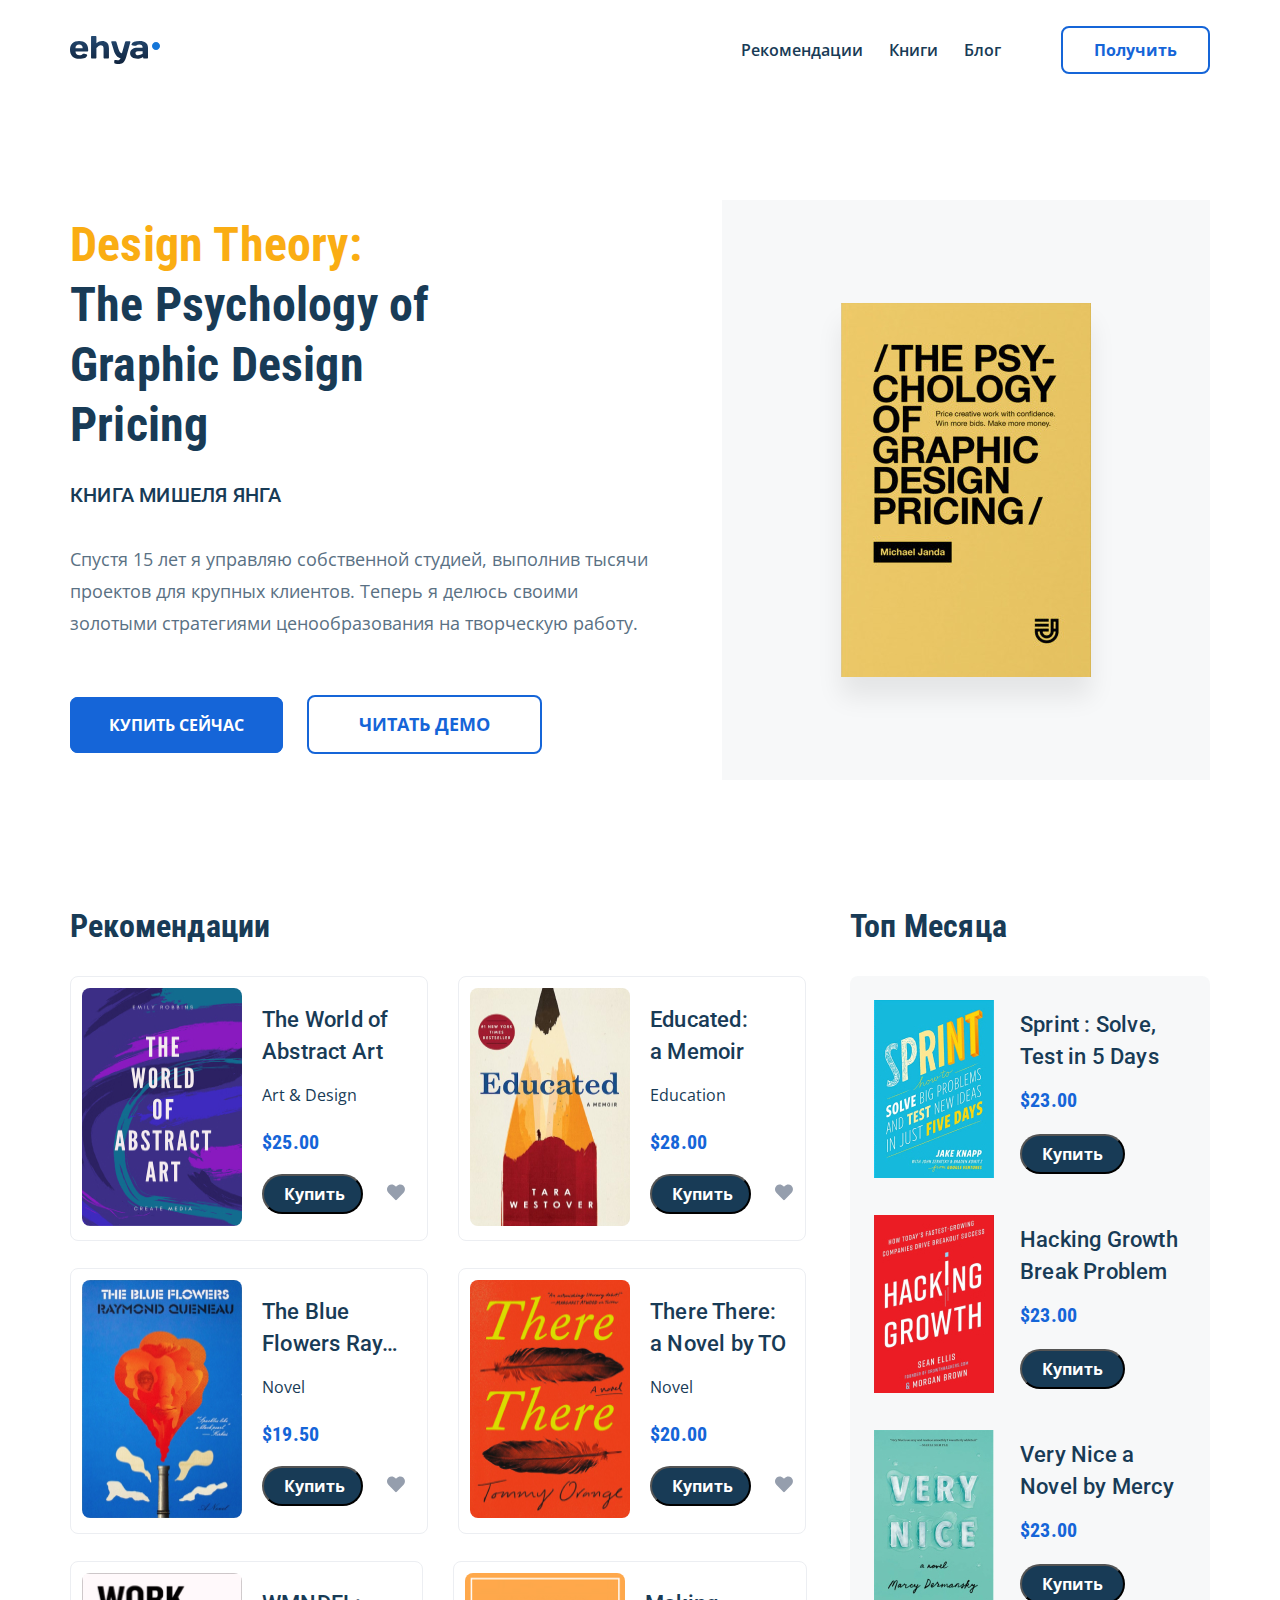
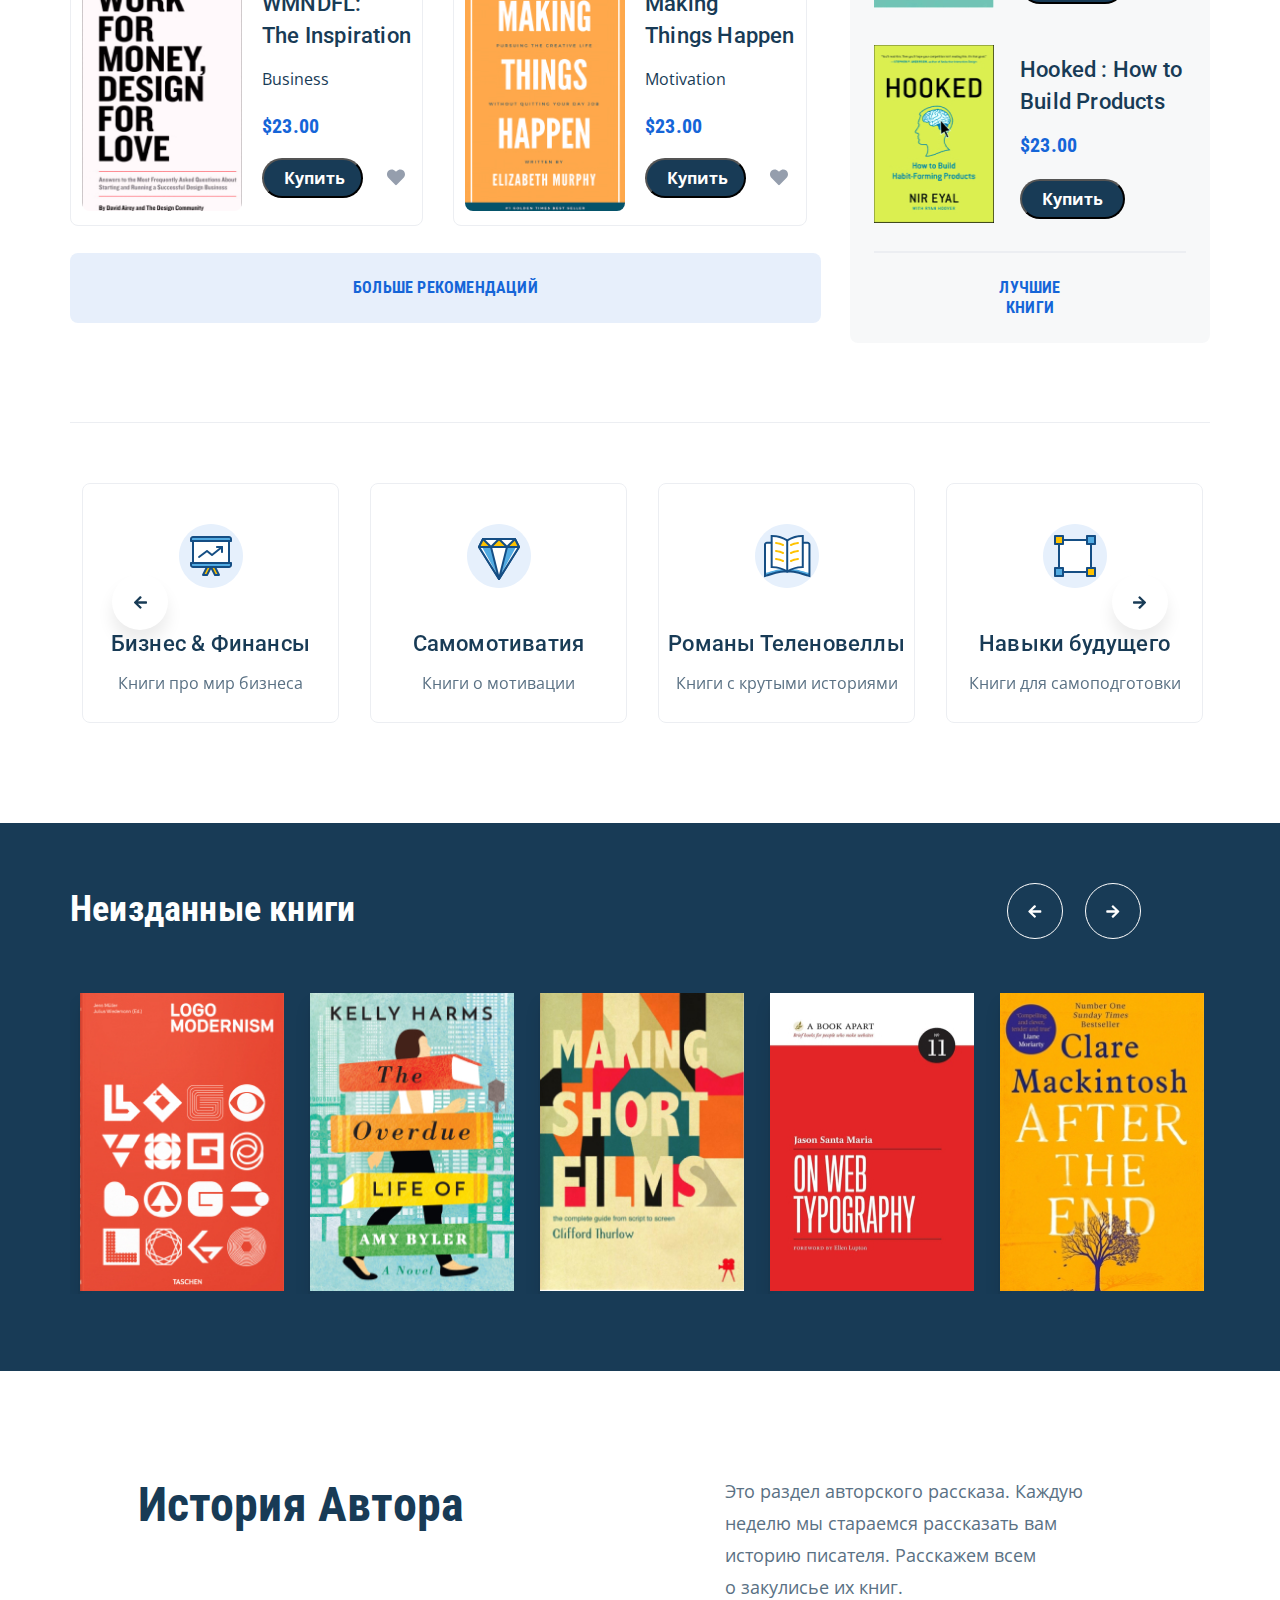
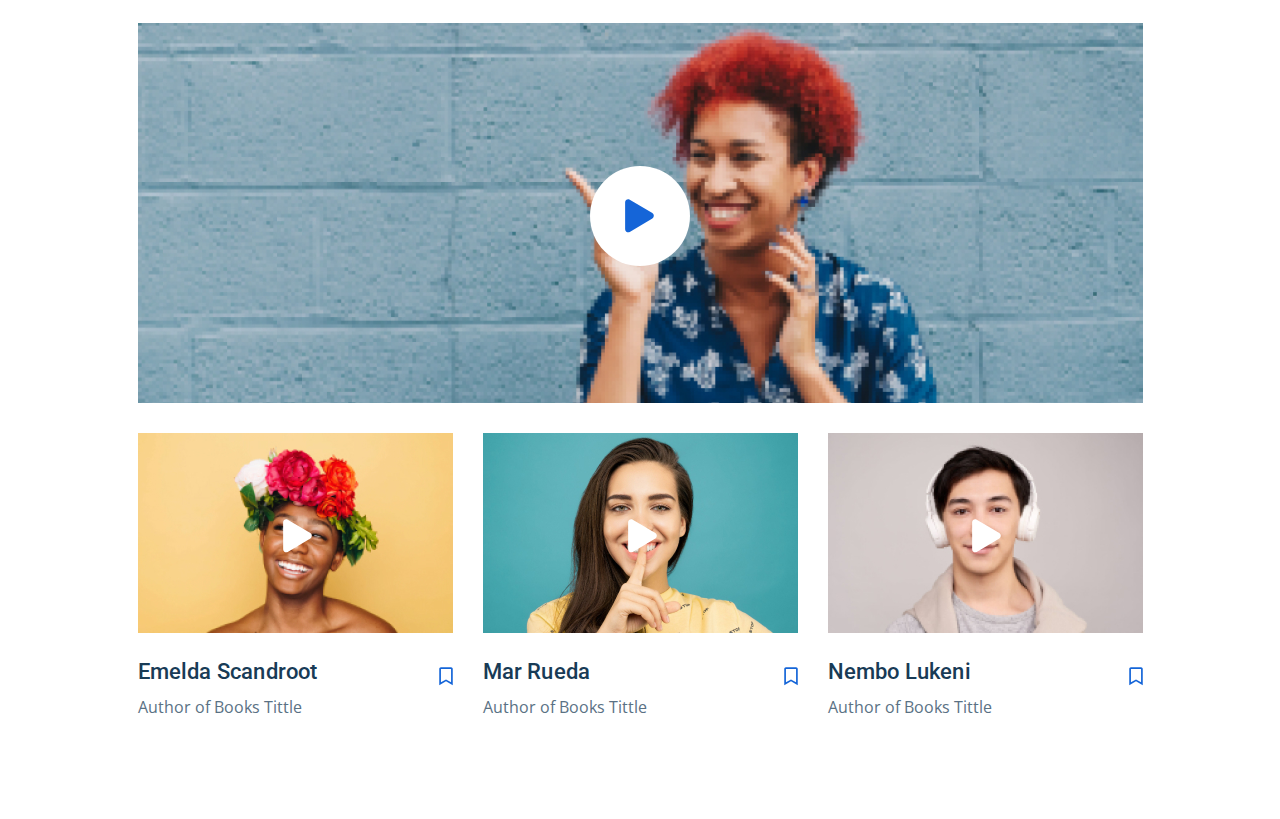
==== index.html @ 271784cb "create: section author without media" ====
<!DOCTYPE html>
<html lang="ru">
  <head>
    <meta charset="UTF-8" />
    <meta http-equiv="X-UA-Compatible" content="IE=edge" />
    <meta name="viewport" content="width=device-width, initial-scale=1.0" />
    <title>Bookstore Ehya</title>
    <link rel="preconnect" href="https://fonts.googleapis.com" />
    <link rel="preconnect" href="https://fonts.gstatic.com" crossorigin />
    <link
      href="https://fonts.googleapis.com/css2?family=Open+Sans:wght@400;600;700&family=Roboto+Condensed:wght@700&family=Roboto:wght@400;500&display=swap"
      rel="stylesheet"
    />
    <link rel="stylesheet" href="css/normalize.css" />
    <link rel="shortcut icon" href="img/favicon.ico" type="image/x-icon" />
    <link rel="stylesheet" href="css/swiper-bundle.min.css" />
    <link rel="stylesheet" href="css/style.css" />
  </head>
  <body>
    <header class="header header-mobile-fixed">
      <div class="container">
        <div class="header__wrapper">
          <a class="header__logo" href="index.html">
            <img class="header__logo-image" src="img/logo.svg" alt="Logo" />
          </a>
          <div class="header__navbar">
            <nav class="header__menu">
              <ul class="header__menu-list">
                <li class="header__menu-item">
                  <a href="#" class="header__menu-link">Рекомендации</a>
                </li>
                <li class="header__menu-item">
                  <a href="#" class="header__menu-link">Книги</a>
                </li>
                <li class="header__menu-item">
                  <a href="#" class="header__menu-link">Блог</a>
                </li>
              </ul>
            </nav>
            <button class="button header__button">Получить</button>
          </div>
          <!-- /.header__navbar -->
          <button class="menu-button header__mobile-menu">
            <span class="menu-button__line"></span>
            <span class="menu-button__line"></span>
            <span class="menu-button__line"></span>
          </button>
        </div>
        <!-- /.header__wrapper -->
      </div>
      <!-- /.container -->
    </header>

    <section class="main">
      <div class="container">
        <div class="main__wrapper">
          <div class="main__info">
            <h1 class="title main__title">
              <span class="main__title-yellow">Design Theory:</span> <br />
              The Psychology of Graphic Design Pricing
            </h1>
            <h3 class="main__subtitle">Книга Мишеля Янга</h3>
            <p class="main__text">
              Спустя 15&nbsp;лет я&nbsp;управляю собственной студией, выполнив тысячи проектов для крупных клиентов.
              Теперь я&nbsp;делюсь своими золотыми стратегиями ценообразования на&nbsp;творческую работу.
            </p>
            <div class="main__buttons">
              <a
                class="button main__button-buy"
                target="_blank"
                href="https://www.amazon.com/Psychology-Graphic-Design-Pricing-confidence/dp/1794390146"
                >Купить Сейчас</a
              >
              <button class="button main__button-read">Читать Демо</button>
            </div>
          </div>
          <!-- /.main__info -->
          <div class="main__cover">
            <div class="main__cover-image"></div>
          </div>
          <!-- /.main__cover -->
        </div>
        <!-- /.main__wrapper -->
      </div>
      <!-- /.container -->
    </section>
    <!-- /.main -->

    <section class="recomendation">
      <div class="container">
        <div class="recomendation__wrapper">
          <div class="recomendation__wrapper-more">
            <h2 class="recomendation__title">Рекомендации</h2>
            <div class="recomendation__cards">
              <div class="recomendation__card">
                <div class="recomendation__card-image">
                  <img src="img/recomendations/rec-card-image-1.jpg" alt="Icon: Recomendation" />
                </div>
                <div class="recomendation__card-info">
                  <h4 class="recomendation__card-title">The World of Abstract Art</h4>
                  <h5 class="recomendation__card-subtitle">Art & Design</h5>
                  <div class="recomendation__card-price">$25.00</div>
                  <div class="recomendation__card-cover">
                    <button class="recomendation__card-button">Купить</button>
                    <div class="recomendation__card-icon">
                      <img src="img/icons/heart.svg" alt="Icon: Like" />
                    </div>
                  </div>
                </div>
                <!-- /.recomendation__card-info -->
              </div>
              <!-- /.recomendation__card -->
              <div class="recomendation__card">
                <div class="recomendation__card-image">
                  <img src="img/recomendations/rec-card-image-2.jpg" alt="Icon: Recomendation" />
                </div>
                <div class="recomendation__card-info">
                  <h4 class="recomendation__card-title">Educated: <br />a Memoir</h4>
                  <h5 class="recomendation__card-subtitle">Education</h5>
                  <div class="recomendation__card-price">$28.00</div>
                  <div class="recomendation__card-cover">
                    <button class="recomendation__card-button">Купить</button>
                    <div class="recomendation__card-icon">
                      <img src="img/icons/heart.svg" alt="Icon: Like" />
                    </div>
                  </div>
                </div>
                <!-- /.recomendation__card-info -->
              </div>
              <!-- /.recomendation__card -->
              <div class="recomendation__card">
                <div class="recomendation__card-image">
                  <img src="img/recomendations/rec-card-image-3.jpg" alt="Icon: Recomendation" />
                </div>
                <div class="recomendation__card-info">
                  <h4 class="recomendation__card-title">The Blue Flowers Ray…</h4>
                  <h5 class="recomendation__card-subtitle">Novel</h5>
                  <div class="recomendation__card-price">$19.50</div>
                  <div class="recomendation__card-cover">
                    <button class="recomendation__card-button">Купить</button>
                    <div class="recomendation__card-icon">
                      <img src="img/icons/heart.svg" alt="Icon: Like" />
                    </div>
                  </div>
                </div>
                <!-- /.recomendation__card-info -->
              </div>
              <!-- /.recomendation__card -->
              <div class="recomendation__card">
                <div class="recomendation__card-image">
                  <img src="img/recomendations/rec-card-image-4.jpg" alt="Icon: Recomendation" />
                </div>
                <div class="recomendation__card-info">
                  <h4 class="recomendation__card-title">There There: <br />a Novel by TO</h4>
                  <h5 class="recomendation__card-subtitle">Novel</h5>
                  <div class="recomendation__card-price">$20.00</div>
                  <div class="recomendation__card-cover">
                    <button class="recomendation__card-button">Купить</button>
                    <div class="recomendation__card-icon">
                      <img src="img/icons/heart.svg" alt="Icon: Like" />
                    </div>
                  </div>
                </div>
                <!-- /.recomendation__card-info -->
              </div>
              <!-- /.recomendation__card -->
              <div class="recomendation__card">
                <div class="recomendation__card-image">
                  <img src="img/recomendations/rec-card-image-5.jpg" alt="Icon: Recomendation" />
                </div>
                <div class="recomendation__card-info">
                  <h4 class="recomendation__card-title">WMNDFL: <br />The Inspiration</h4>
                  <h5 class="recomendation__card-subtitle">Business</h5>
                  <div class="recomendation__card-price">$23.00</div>
                  <div class="recomendation__card-cover">
                    <button class="recomendation__card-button">Купить</button>
                    <div class="recomendation__card-icon">
                      <img src="img/icons/heart.svg" alt="Icon: Like" />
                    </div>
                  </div>
                </div>
                <!-- /.recomendation__card-info -->
              </div>
              <!-- /.recomendation__card -->
              <div class="recomendation__card">
                <div class="recomendation__card-image">
                  <img src="img/recomendations/rec-card-image-6.jpg" alt="Icon: Recomendation" />
                </div>
                <div class="recomendation__card-info">
                  <h4 class="recomendation__card-title">Making <br />Things Happen</h4>
                  <h5 class="recomendation__card-subtitle">Motivation</h5>
                  <div class="recomendation__card-price">$23.00</div>
                  <div class="recomendation__card-cover">
                    <button class="recomendation__card-button">Купить</button>
                    <div class="recomendation__card-icon">
                      <img src="img/icons/heart.svg" alt="Icon: Like" />
                    </div>
                  </div>
                </div>
                <!-- /.recomendation__card-info -->
              </div>
              <!-- /.recomendation__card -->
            </div>
            <!-- /.recomendation__cards -->
            <button class="recomendation__button-more">Больше рекомендаций</button>
          </div>
          <!-- /.recomendation__wrapper-more -->
          <div class="recomendation__wrapper-top">
            <h2 class="recomendation__title">Топ Месяца</h2>
            <div class="recomendation__boxes">
              <div class="recomendation__box">
                <div class="recomendation__box-image">
                  <img src="img/top-month/top-card-image-1.jpg" alt="Icon: Top of the month" />
                </div>
                <div class="recomendation__box-info">
                  <h4 class="recomendation__box-title">Sprint : Solve, Test in 5 Days</h4>
                  <div class="recomendation__box-price">$23.00</div>
                  <button class="recomendation__box-button">Купить</button>
                </div>
                <!-- /.recomendation__box-info -->
              </div>
              <!-- /.recomendation__box -->
              <div class="recomendation__box">
                <div class="recomendation__box-image">
                  <img src="img/top-month/top-card-image-2.jpg" alt="Icon: Top of the month" />
                </div>
                <div class="recomendation__box-info">
                  <h4 class="recomendation__box-title">Hacking Growth Break Problem</h4>
                  <div class="recomendation__box-price">$23.00</div>
                  <button class="recomendation__box-button">Купить</button>
                </div>
                <!-- /.recomendation__box-info -->
              </div>
              <!-- /.recomendation__box -->
              <div class="recomendation__box">
                <div class="recomendation__box-image">
                  <img src="img/top-month/top-card-image-3.jpg" alt="Icon: Top of the month" />
                </div>
                <div class="recomendation__box-info">
                  <h4 class="recomendation__box-title">Very Nice a Novel by Mercy</h4>
                  <div class="recomendation__box-price">$23.00</div>
                  <button class="recomendation__box-button">Купить</button>
                </div>
                <!-- /.recomendation__box-info -->
              </div>
              <!-- /.recomendation__box -->
              <div class="recomendation__box">
                <div class="recomendation__box-image">
                  <img src="img/top-month/top-card-image-4.jpg" alt="Icon: Top of the month" />
                </div>
                <div class="recomendation__box-info">
                  <h4 class="recomendation__box-title">Hooked : How to Build Products</h4>
                  <div class="recomendation__box-price">$23.00</div>
                  <button class="recomendation__box-button">Купить</button>
                </div>
                <!-- /.recomendation__box-info -->
              </div>
              <!-- /.recomendation__box -->
            </div>
            <!-- /.recomendation__boxes -->
            <div class="recomendation__boxes-container">
              <span class="recomendation__boxes-line"></span>
              <a href="#" class="recomendation__top-link">Лучшие книги</a>
            </div>
          </div>
          <!-- /.recomendation__wrapper-top -->
        </div>
        <!-- /.recomendation__wrapper -->
      </div>
      <!-- /.container -->
    </section>
    <!-- /.recomendation -->

    <section class="genre">
      <div class="container">
        <span class="genre-line"></span>
        <div class="swiper genre-slider">
          <div class="swiper-wrapper genre__swiper-wrapper">
            <div class="swiper-slide genre__swiper-slide">
              <div class="genre__card">
                <img class="genre__card-icon" src="img/icons/business.svg" alt="Icon: Business" />
                <h2 class="genre__card-title">Бизнес & Финансы</h2>
                <span class="genre__card-subtitle">Книги про мир бизнеса</span>
              </div>
              <!-- /.genre__card -->
            </div>
            <!-- /.genre__swiper-slide -->
            <div class="swiper-slide genre__swiper-slide">
              <div class="genre__card">
                <img class="genre__card-icon" src="img/icons/motivation.svg" alt="Icon: Motivation" />
                <h2 class="genre__card-title">Самомотиватия</h2>
                <span class="genre__card-subtitle">Книги о мотивации</span>
              </div>
              <!-- /.genre__card -->
            </div>
            <!-- /.genre__swiper-slide -->
            <div class="swiper-slide genre__swiper-slide">
              <div class="genre__card">
                <img class="genre__card-icon" src="img/icons/novel.svg" alt="Icon: Novel" />
                <h2 class="genre__card-title">Романы Теленовеллы</h2>
                <span class="genre__card-subtitle">Книги с крутыми историями</span>
              </div>
              <!-- /.genre__card -->
            </div>
            <!-- /.genre__swiper-slide -->
            <div class="swiper-slide genre__swiper-slide">
              <div class="genre__card">
                <img class="genre__card-icon" src="img/icons/future.svg" alt="Icon: Future" />
                <h2 class="genre__card-title">Навыки будущего</h2>
                <span class="genre__card-subtitle">Книги для самоподготовки</span>
              </div>
              <!-- /.genre__card -->
            </div>
            <!-- /.genre__swiper-slide -->
          </div>
          <!-- /.swiper-wrapper -->
        </div>
        <!-- /.genre-slider -->
      </div>
      <!-- /.container -->
      <button class="genre__button genre__button-prev"></button>
      <button class="genre__button genre__button-next"></button>
    </section>
    <!-- /.genre -->

    <section class="unreleased">
      <div class="container">
        <h2 class="unreleased__title">Неизданные книги</h2>
        <!-- Slider main container -->
        <div class="swiper unreleased__swiper">
          <div class="swiper-wrapper unreleased__swiper-wrapper">
            <!-- Slides -->
            <div class="swiper-slide unreleased__swiper-slide">
              <img
                class="unreleased__swiper-image"
                src="img/unreleased/unreleased-slide-1.jpg"
                alt="Picture: Unreleased book"
              />
            </div>
            <div class="swiper-slide unreleased__swiper-slide">
              <img
                class="unreleased__swiper-image"
                src="img/unreleased/unreleased-slide-2.jpg"
                alt="Picture: Unreleased book"
              />
            </div>
            <div class="swiper-slide unreleased__swiper-slide">
              <img
                class="unreleased__swiper-image"
                src="img/unreleased/unreleased-slide-3.jpg"
                alt="Picture: Unreleased book"
              />
            </div>
            <div class="swiper-slide unreleased__swiper-slide">
              <img
                class="unreleased__swiper-image"
                src="img/unreleased/unreleased-slide-4.jpg"
                alt="Picture: Unreleased book"
              />
            </div>
            <div class="swiper-slide unreleased__swiper-slide">
              <img
                class="unreleased__swiper-image"
                src="img/unreleased/unreleased-slide-5.jpg"
                alt="Picture: Unreleased book"
              />
            </div>
          </div>
        </div>
        <!-- /.unreleased__swiper -->
      </div>
      <!-- /.container -->
      <button class="unreleased__button unreleased__button-prev"></button>
      <button class="unreleased__button unreleased__button-next"></button>
    </section>
    <!-- /.unreleased -->

    <section class="author">
      <div class="container">
        <div class="author__container">
          <div class="author__text">
            <h2 class="author__title">История Автора</h2>
            <p class="author__subtitle">
              Это раздел авторского рассказа. Каждую неделю мы стараемся рассказать вам историю писателя. Расскажем всем
              <br />
              о закулисье их книг.
            </p>
          </div>
          <div class="author__wrapper">
            <div class="author__primary">
              <img class="author__primary-image" src="img/author/author-1.jpg" alt="Picture: author" />
              <button class="author__primary-button"></button>
            </div>
            <div class="author__secondary">
              <div class="author__secondary-card">
                <img class="author__secondary-image" src="img/author/author-2.jpg" alt="Picture: author" />
                <button class="author__button author__button-first"></button>
                <div class="author__secondary-cover">
                  <h4 class="author__secondary-title">Emelda Scandroot</h4>
                  <img class="author__secondary-icon" src="img/icons/bookmark.svg" alt="Icon: Bookmark" />
                </div>
                <span class="author__secondary-subtitle">Author of Books Tittle</span>
              </div>
              <div class="author__secondary-card">
                <img class="author__secondary-image" src="img/author/author-3.jpg" alt="Picture: author" />
                <button class="author__button author__button-second"></button>
                <div class="author__secondary-cover">
                  <h4 class="author__secondary-title">Mar Rueda</h4>
                  <img class="author__secondary-icon" src="img/icons/bookmark.svg" alt="Icon: Bookmark" />
                </div>
                <span class="author__secondary-subtitle">Author of Books Tittle</span>
              </div>
              <div class="author__secondary-card">
                <img class="author__secondary-image" src="img/author/author-4.jpg" alt="Picture: author" />
                <button class="author__button author__button-third"></button>
                <div class="author__secondary-cover">
                  <h4 class="author__secondary-title">Nembo Lukeni</h4>
                  <img class="author__secondary-icon" src="img/icons/bookmark.svg" alt="Icon: Bookmark" />
                </div>
                <span class="author__secondary-subtitle">Author of Books Tittle</span>
              </div>
            </div>
            <!-- /.author__secondary -->
          </div>
          <!-- /.author__wrapper -->
        </div>
      </div>
      <!-- /.container -->
    </section>
    <!-- /.author -->

    <script src="js/jquery-3.6.0.min.js"></script>
    <script src="js/swiper-bundle.min.js"></script>
    <script src="js/main.js"></script>
  </body>
</html>
---- css/style.css ----
*{-webkit-box-sizing:border-box;box-sizing:border-box}body{font-family:'Open Sans', sans-serif}ul{margin:0;padding:0}li{list-style-type:none;margin:0}h1,h2,h3,h4,h5,p{margin:0}a{text-decoration:none}.container{max-width:1140px;margin:auto}.button{border:2px solid #1565D8;border-radius:8px;color:#1565D8;text-align:center;background-color:#fff;cursor:pointer}.title{font-family:Roboto Condensed;font-weight:bold;color:#183B56}.header{background-color:#fff;padding-bottom:69px}.header__mobile-menu{display:none}.header__wrapper{display:-webkit-box;display:-ms-flexbox;display:flex;-webkit-box-align:center;-ms-flex-align:center;align-items:center;-webkit-box-pack:justify;-ms-flex-pack:justify;justify-content:space-between;padding:26px 0}.header__logo{width:90px;height:28px}.header__logo-image{width:100%;height:100%}.header__navbar{display:-webkit-box;display:-ms-flexbox;display:flex;-webkit-box-align:center;-ms-flex-align:center;align-items:center}.header__menu{margin-left:auto}.header__menu-list{display:-webkit-box;display:-ms-flexbox;display:flex;-webkit-box-align:center;-ms-flex-align:center;align-items:center;-webkit-box-pack:justify;-ms-flex-pack:justify;justify-content:space-between;width:260px}.header__menu-link{color:#183B56}.header__menu-item{font-family:Open Sans;font-style:normal;font-weight:600;font-size:16px;line-height:22px;text-align:center}.header__button{max-width:150px;min-height:48px;font-family:Open Sans;font-style:normal;font-weight:bold;font-size:16px;line-height:22px;text-align:center;color:#1565D8;margin-left:60px;padding:10px 31px}.main{padding-bottom:96px}.main__wrapper{display:-webkit-box;display:-ms-flexbox;display:flex;-webkit-box-pack:justify;-ms-flex-pack:justify;justify-content:space-between;-webkit-box-align:center;-ms-flex-align:center;align-items:center}.main__info{padding:46px 0 56px}.main__title{max-width:443px;min-height:180px;font-style:normal;font-size:48px;line-height:60px;letter-spacing:0.2px;color:#183B56;margin-bottom:28px}.main__title-yellow{color:#FAAD13}.main__subtitle{max-width:215px;min-height:24px;font-family:Roboto;font-style:normal;font-weight:500;font-size:20px;line-height:24px;letter-spacing:0.2px;text-transform:uppercase;color:#183B56;margin-bottom:36px}.main__text{max-width:585px;min-height:96px;font-family:Open Sans;font-style:normal;font-weight:normal;font-size:18px;line-height:32px;color:#5A7184;margin-bottom:56px}.main__button-buy{max-width:217px;min-height:58px;font-style:normal;font-weight:bold;font-size:16px;line-height:22px;text-align:center;color:#fff;padding:15px 37px;background-color:#1565D8;margin-right:20px;text-transform:uppercase}.main__button-read{max-width:237px;min-height:58px;font-style:normal;font-weight:bold;font-size:18px;line-height:25px;text-align:center;color:#1565D8;padding:15px 50px;text-transform:uppercase}.main__cover{position:relative;width:488px;height:580px;background:rgba(179,186,197,0.1)}.main__cover-image{position:absolute;top:50%;left:50%;-webkit-transform:translate(-50%, -50%);transform:translate(-50%, -50%);width:250px;height:374px;background-image:url(../img/book-image.jpg);background-size:cover;background-position:center center;background-repeat:no-repeat;-webkit-box-shadow:0px 20px 24px rgba(0,0,0,0.08);box-shadow:0px 20px 24px rgba(0,0,0,0.08)}.recomendation{padding-bottom:79px}.recomendation__wrapper{display:-webkit-box;display:-ms-flexbox;display:flex}.recomendation__title{font-family:Roboto Condensed;font-style:normal;font-weight:bold;font-size:32px;line-height:40px;letter-spacing:0.2px;color:#183B56;margin-bottom:30px}.recomendation__cards{display:-webkit-box;display:-ms-flexbox;display:flex;-ms-flex-wrap:wrap;flex-wrap:wrap}.recomendation__card{display:-webkit-box;display:-ms-flexbox;display:flex;-webkit-box-align:center;-ms-flex-align:center;align-items:center;-webkit-box-pack:justify;-ms-flex-pack:justify;justify-content:space-between;max-width:358px;min-height:260px;border:1px solid #ECEEF2;border-radius:8px;padding:11px;margin:0 30px 27px 0}.recomendation__card-image img{width:160px;height:238px;border-radius:8px}.recomendation__card-info{margin-left:20px}.recomendation__card-title{font-family:Roboto;font-style:normal;font-weight:500;font-size:22px;line-height:32px;letter-spacing:0.2px;color:#183B56;margin-bottom:16px}.recomendation__card-subtitle{font-family:Open Sans;font-style:normal;font-weight:normal;font-size:16px;line-height:22px;color:#183B56;margin-bottom:24px}.recomendation__card-price{font-family:Roboto Condensed;font-style:normal;font-weight:bold;font-size:20px;line-height:24px;letter-spacing:0.2px;color:#1565D8;margin-bottom:20px}.recomendation__card-button{max-width:101px;min-height:36px;background-color:#183B56;font-family:Open Sans;font-style:normal;font-weight:bold;font-size:16px;line-height:22px;text-align:center;color:#FFFFFF;border-radius:20px;padding:7px 20px;cursor:pointer}.recomendation__card-cover{display:-webkit-box;display:-ms-flexbox;display:flex;-webkit-box-align:center;-ms-flex-align:center;align-items:center;-webkit-box-pack:justify;-ms-flex-pack:justify;justify-content:space-between;width:144px}.recomendation__card-icon{cursor:pointer}.recomendation__button-more{font-family:Roboto Condensed;font-style:normal;font-weight:bold;font-size:16px;line-height:20px;text-align:center;letter-spacing:0.2px;color:#1565D8;padding:25px 283px;text-transform:uppercase;background-color:rgba(21,101,216,0.1);border:none;border-radius:8px;cursor:pointer}.recomendation__boxes{background-color:rgba(179,186,197,0.1);border-radius:8px 8px 0 0;padding:24px}.recomendation__boxes-line{width:312px;height:1px;display:block;border:1px solid #ECEEF2;margin:auto}.recomendation__boxes-container{background-color:rgba(179,186,197,0.1);border-radius:0 0 8px 8px}.recomendation__box{display:-webkit-box;display:-ms-flexbox;display:flex;-webkit-box-align:center;-ms-flex-align:center;align-items:center;width:312px;height:182px;margin-bottom:33px}.recomendation__box:last-child{margin-bottom:0}.recomendation__box-image img{width:120px;height:178px}.recomendation__box-info{padding:8px 0;margin-left:26px}.recomendation__box-title{font-family:Roboto;font-style:normal;font-weight:500;font-size:22px;line-height:32px;letter-spacing:0.2px;color:#183B56;margin-bottom:15px}.recomendation__box-price{font-family:Roboto Condensed;font-style:normal;font-weight:bold;font-size:20px;line-height:24px;letter-spacing:0.2px;color:#1565D8;margin-bottom:22px}.recomendation__box-button{font-family:Open Sans;font-style:normal;font-weight:bold;font-size:16px;line-height:22px;text-align:center;color:#FFFFFF;background:#183B56;border-radius:20px;padding:7px 20px;cursor:pointer}.recomendation__top-link{display:block;font-family:Roboto Condensed;font-style:normal;font-weight:bold;font-size:16px;line-height:20px;text-align:center;letter-spacing:0.2px;color:#1565D8;text-transform:uppercase;padding:25px 124px}.genre{position:relative;padding-bottom:100px}.genre-line{display:block;width:100%;height:1px;background-color:#ECEEF2;margin-bottom:60px}.genre__card{display:-webkit-box;display:-ms-flexbox;display:flex;-webkit-box-orient:vertical;-webkit-box-direction:normal;-ms-flex-direction:column;flex-direction:column;-webkit-box-align:center;-ms-flex-align:center;align-items:center;width:257px;height:240px;background-color:#fff;border:1px solid #ECEEF2;border-radius:8px;padding:40px 0px 30px}.genre__card-icon{width:64px;height:64px;margin-bottom:40px}.genre__card-title{font-family:Roboto;font-style:normal;font-weight:500;font-size:22px;line-height:32px;text-align:center;letter-spacing:0.2px;color:#183B56;margin-bottom:12px}.genre__card-subtitle{font-family:Open Sans;font-style:normal;font-weight:normal;font-size:16px;line-height:22px;text-align:center;color:#5A7184}.genre__button{position:absolute;top:38%;-webkit-transform:translateY(-50%);transform:translateY(-50%);z-index:99;width:56px;height:56px;border:none;border-radius:50%;background-color:#fff;cursor:pointer;-webkit-box-shadow:0px 12px 16px rgba(0,0,0,0.08);box-shadow:0px 12px 16px rgba(0,0,0,0.08);background-repeat:no-repeat;background-size:14px;background-position:center}.genre__button-next{right:140px;background-image:url(../img/icons/arrow-right.svg);-webkit-transform:translateX(50%);transform:translateX(50%)}.genre__button-prev{left:140px;background-image:url(../img/icons/arrow-left.svg);-webkit-transform:translateX(-50%);transform:translateX(-50%)}.genre__swiper-slide{margin-right:3px}.unreleased{position:relative;background-color:#183B56;padding:62px 0 77px}.unreleased__title{font-family:Roboto Condensed;font-style:normal;font-weight:bold;font-size:36px;line-height:48px;letter-spacing:0.2px;color:#fff;margin-bottom:60px}.unreleased__swiper-slide{margin-right:2px;-webkit-box-shadow:0px 12px 16px rgba(0,0,0,0.08);box-shadow:0px 12px 16px rgba(0,0,0,0.08)}.unreleased__swiper-image{width:204px;height:298px}.unreleased__button{position:absolute;top:11%;-webkit-transform:translateY(-50%);transform:translateY(-50%);z-index:99;width:56px;height:56px;border:1px solid #fff;border-radius:50%;background-color:transparent;cursor:pointer;background-repeat:no-repeat;background-size:14px;background-position:center}.unreleased__button-prev{right:245px;background-image:url(../img/icons/arrow-white-left.svg);-webkit-transform:translateX(50%);transform:translateX(50%)}.unreleased__button-next{right:167px;background-image:url(../img/icons/arrow-white-right.svg);-webkit-transform:translateX(50%);transform:translateX(50%)}.author{padding:104px 0 100px}.author__container{width:1005px;margin:auto}.author__text{display:-webkit-box;display:-ms-flexbox;display:flex;-webkit-box-align:start;-ms-flex-align:start;align-items:flex-start;-webkit-box-pack:justify;-ms-flex-pack:justify;justify-content:space-between}.author__title{font-family:Roboto Condensed;font-style:normal;font-weight:bold;font-size:48px;line-height:60px;letter-spacing:0.2px;color:#183B56}.author__subtitle{width:383px;font-family:Open Sans;font-style:normal;font-weight:normal;font-size:18px;line-height:32px;color:#5A7184;margin-right:35px}.author__wrapper{margin-top:20px}.author__primary{position:relative}.author__primary-image{width:1005px;height:380px;margin-bottom:26px}.author__primary-button{position:absolute;width:100px;height:100px;top:47%;right:50%;-webkit-transform:translate(50%, -50%);transform:translate(50%, -50%);z-index:99;border:none;border-radius:50%;background-color:#fff;background-image:url(../img/icons/play-blue.svg);background-repeat:no-repeat;background-position:center;background-size:30px;cursor:pointer}.author__secondary{position:relative;display:-webkit-box;display:-ms-flexbox;display:flex;-webkit-box-align:center;-ms-flex-align:center;align-items:center;-webkit-box-pack:justify;-ms-flex-pack:justify;justify-content:space-between}.author__secondary-card{width:315px;height:286px;margin-right:30px}.author__secondary-image{width:315px;height:200px;margin-bottom:20px}.author__secondary-cover{display:-webkit-box;display:-ms-flexbox;display:flex;-webkit-box-align:center;-ms-flex-align:center;align-items:center;-webkit-box-pack:justify;-ms-flex-pack:justify;justify-content:space-between}.author__secondary-title{font-family:Roboto;font-style:normal;font-weight:500;font-size:22px;line-height:32px;letter-spacing:0.2px;color:#183B56;margin-bottom:8px}.author__secondary-icon{cursor:pointer}.author__secondary-subtitle{font-family:Open Sans;font-style:normal;font-weight:normal;font-size:16px;line-height:22px;color:#5A7184}.author__button{position:absolute;width:100px;height:100px;top:36%;right:50%;-webkit-transform:translate(50%, -50%);transform:translate(50%, -50%);z-index:99;border:none;border-radius:50%;background-color:transparent;background-repeat:no-repeat;background-position:center;background-size:30px}.author__button-first{background-image:url(../img/icons/play-white.svg);left:60px}.author__button-second{background-image:url(../img/icons/play-white.svg);right:500px}.author__button-third{background-image:url(../img/icons/play-white.svg);right:156px}@media (max-width: 1200px){.container{max-width:945px}.main__text{max-width:565px}.recomendation{padding-bottom:60px}.recomendation__wrapper{-webkit-box-orient:vertical;-webkit-box-direction:normal;-ms-flex-direction:column;flex-direction:column}.recomendation__wrapper-more{display:-webkit-box;display:-ms-flexbox;display:flex;-webkit-box-orient:vertical;-webkit-box-direction:normal;-ms-flex-direction:column;flex-direction:column;-webkit-box-align:start;-ms-flex-align:start;align-items:flex-start}.recomendation__wrapper-top{width:748px}.recomendation__cards{-webkit-box-pack:start;-ms-flex-pack:start;justify-content:flex-start;margin-bottom:30px}.recomendation__card:nth-child(2n){margin-right:0}.recomendation__button-more{margin-bottom:30px}.recomendation__boxes{display:-webkit-box;display:-ms-flexbox;display:flex;-ms-flex-wrap:wrap;flex-wrap:wrap}}@media (max-width: 992px){.container{max-width:730px}.header{padding:0 0 10px}.main__text{max-width:540px}.main__buttons{display:-webkit-box;display:-ms-flexbox;display:flex;-webkit-box-orient:vertical;-webkit-box-direction:normal;-ms-flex-direction:column;flex-direction:column;-webkit-box-align:start;-ms-flex-align:start;align-items:flex-start}.main__button-buy{max-width:235px;font-size:18px;margin:0 0 10px}.main__button-read{max-width:235px}.recomendation__card{margin:0 19px 27px 0}.recomendation__button-more{padding:25px 274px}}@media (max-width: 768px){.container{max-width:548px}.header-mobile-fixed{position:fixed;top:0;left:0;right:0;z-index:99}.header-mobile-menu{display:-webkit-box;display:-ms-flexbox;display:flex}.header__navbar{display:none;position:fixed;left:0;right:0;bottom:0;top:68px;background-color:#fff}.header__navbar-visible{display:-webkit-box;display:-ms-flexbox;display:flex;-webkit-box-orient:vertical;-webkit-box-direction:normal;-ms-flex-direction:column;flex-direction:column;-webkit-box-align:center;-ms-flex-align:center;align-items:center}.header__menu{margin-left:0}.header__menu-list{-webkit-box-orient:vertical;-webkit-box-direction:normal;-ms-flex-direction:column;flex-direction:column;-webkit-box-pack:center;-ms-flex-pack:center;justify-content:center;width:auto}.header__menu-item{margin-bottom:20px}.header__button{margin-left:0}.menu-button{width:22px;height:18px;display:-webkit-box;display:-ms-flexbox;display:flex;-webkit-box-align:center;-ms-flex-align:center;align-items:center;-webkit-box-pack:justify;-ms-flex-pack:justify;justify-content:space-between;-webkit-box-orient:vertical;-webkit-box-direction:normal;-ms-flex-direction:column;flex-direction:column;border:none;background-color:#fff;cursor:pointer}.menu-button__line{width:22px;height:2.2px;background-color:#3A4C66}.main{padding-top:70px}.main__wrapper{-webkit-box-orient:vertical;-webkit-box-direction:normal;-ms-flex-direction:column;flex-direction:column}.main__buttons{-webkit-box-orient:horizontal;-webkit-box-direction:normal;-ms-flex-direction:row;flex-direction:row}.main__button-buy{margin-bottom:0;margin-right:15px}.recomendation__button-more{padding:25px 183px}.recomendation__card:not(:first-child){display:none}}@media (max-width: 576px){.container{max-width:84vw}.main__cover{width:400px;height:530px}.main__text{max-width:415px}.main__buttons{-webkit-box-orient:vertical;-webkit-box-direction:normal;-ms-flex-direction:column;flex-direction:column;-webkit-box-align:center;-ms-flex-align:center;align-items:center}.main__button-buy{margin:0 0 10px}}@media (min-width: 320px) and (max-width: 480px){.container{max-width:86vw}.header{padding:0}.header__wrapper{padding:20px 0}.main{padding-top:100px;padding-bottom:56px}.main__info{padding-top:0;padding-bottom:35px}.main__title{max-width:inherit;min-height:160px;font-family:Roboto Condensed;font-style:normal;font-weight:bold;font-size:32px;line-height:40px;text-align:center;margin-bottom:24px}.main__subtitle{max-width:inherit;font-weight:normal;font-size:16px;text-align:center;margin-bottom:33px}.main__text{font-style:normal;font-weight:normal;font-size:16px;line-height:23px;text-align:center;margin-bottom:16px}.main__button-buy{max-width:176px;min-height:40px;font-size:16px;padding:7px 18px;margin-bottom:15px}.main__button-read{max-width:176px;min-height:40px;font-size:16px;padding:5px 27px}.main__cover{width:280px;height:333px}.main__cover-image{width:143px;height:215px}}
/*# sourceMappingURL=style.css.map */
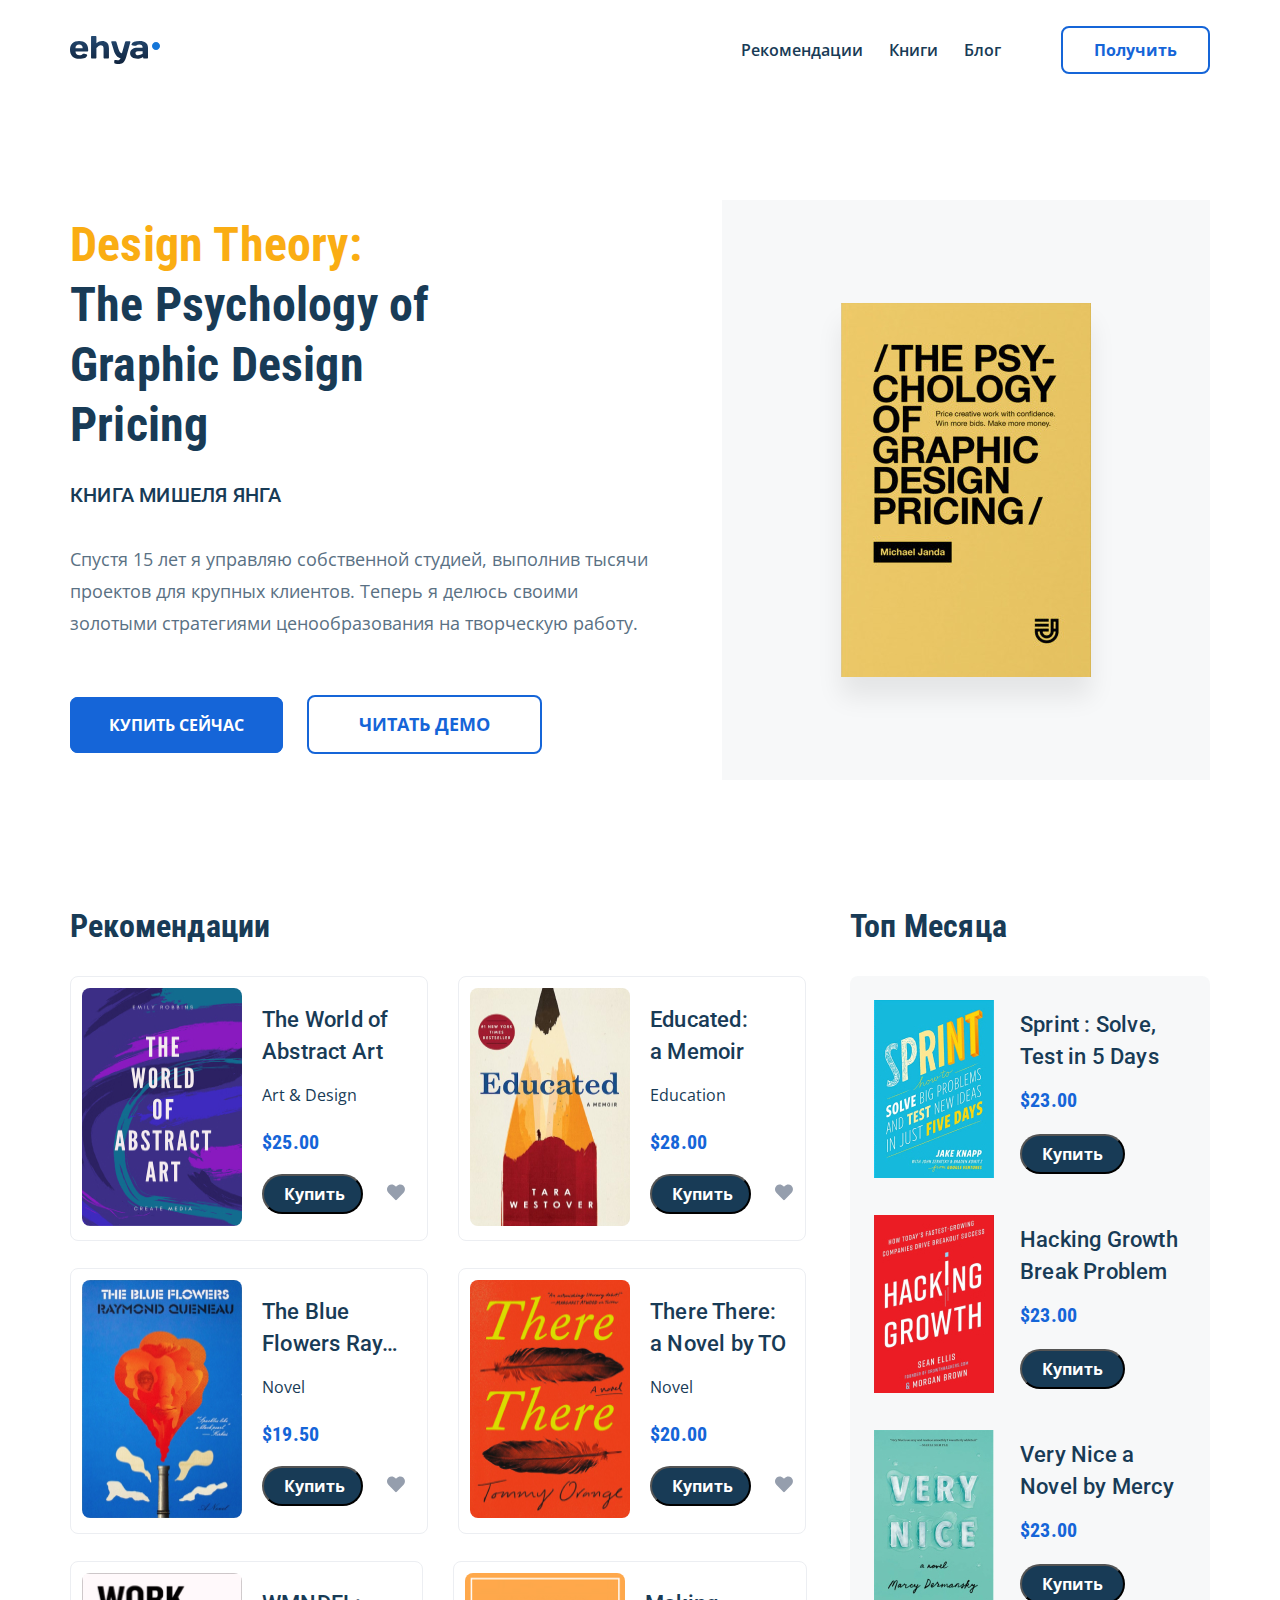
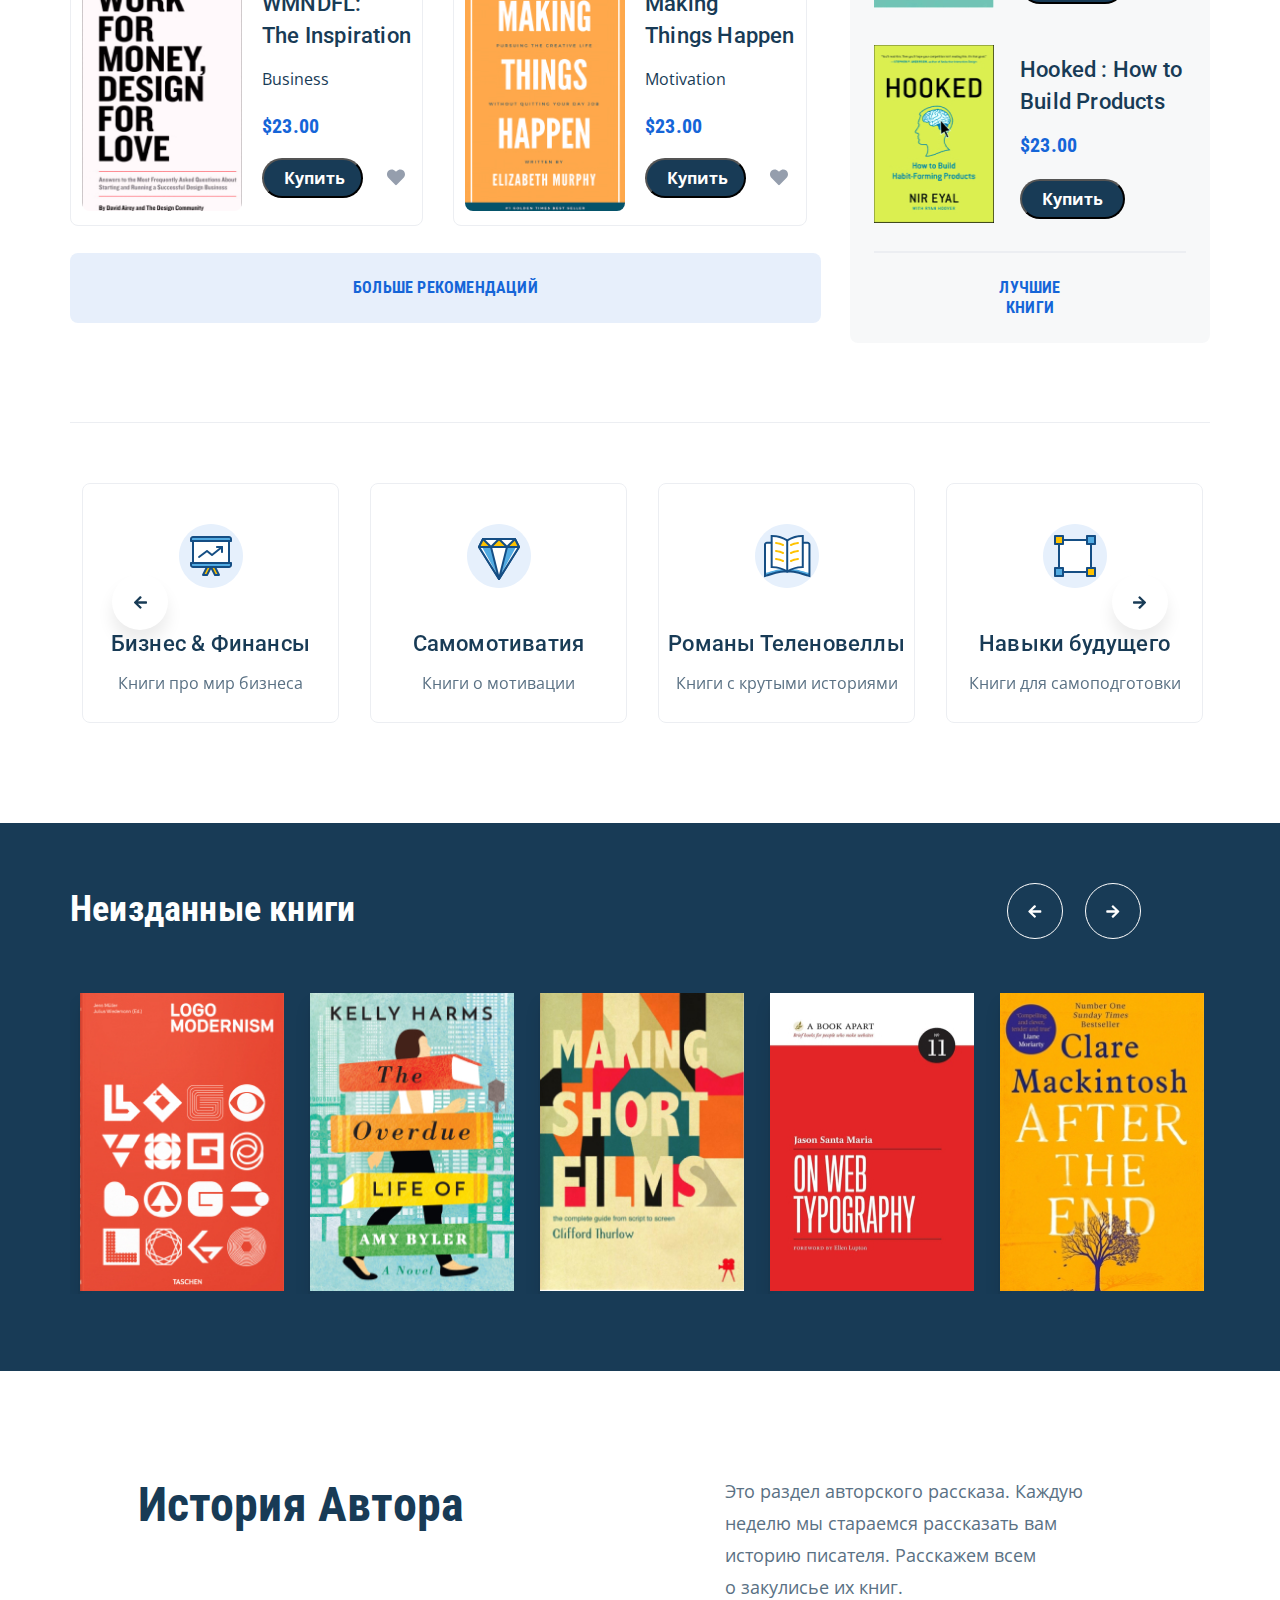
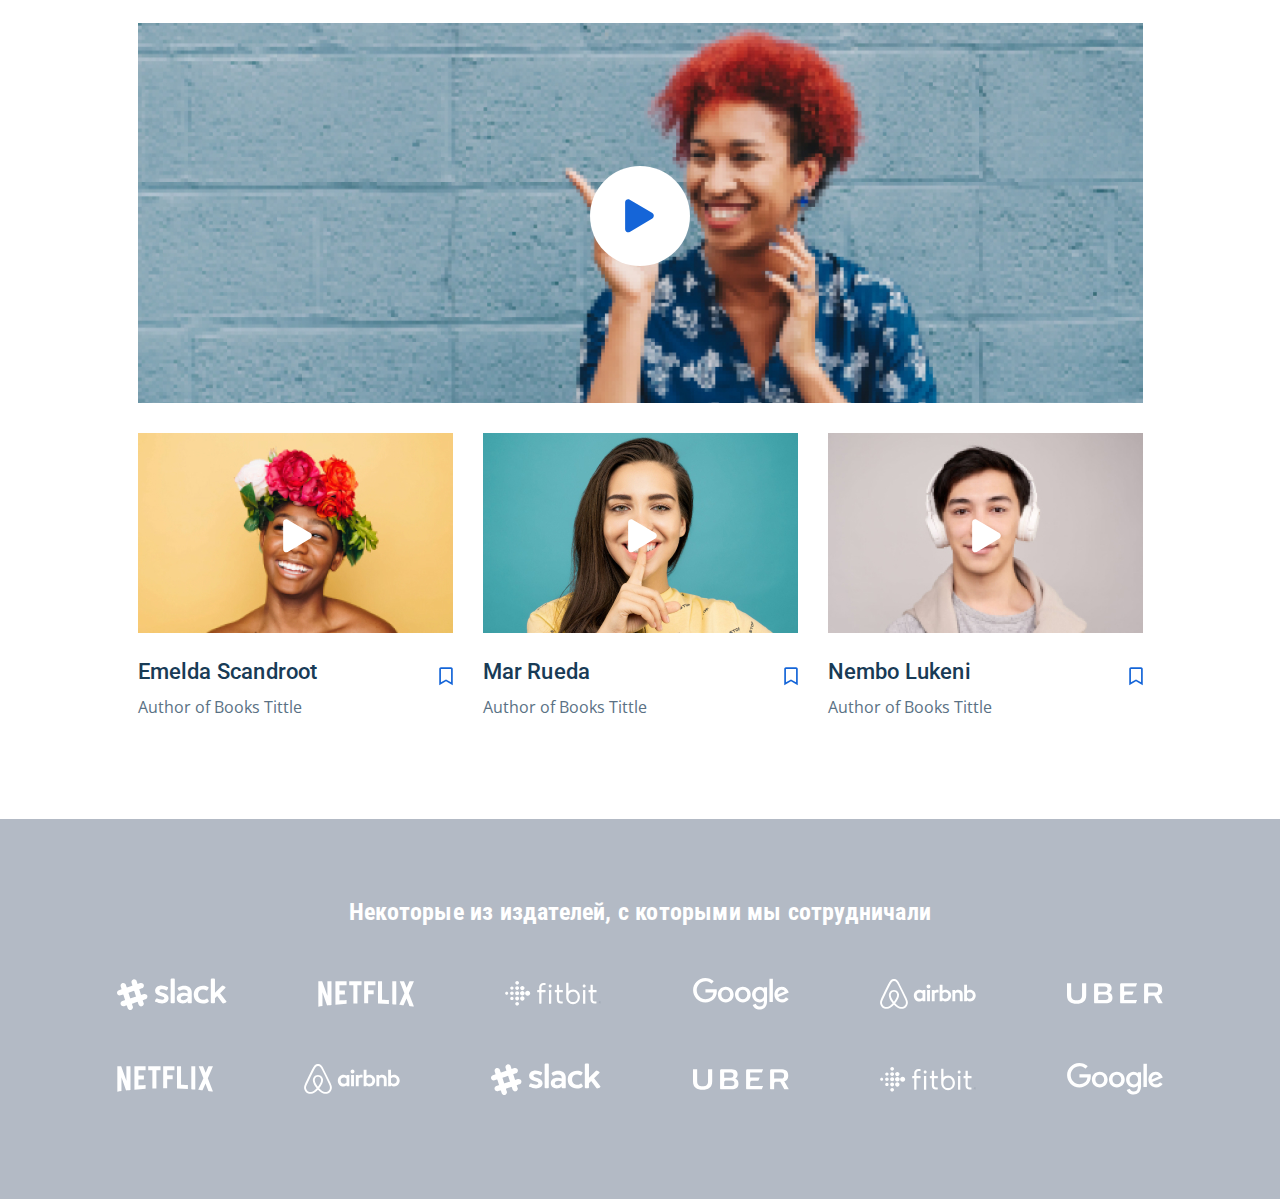
==== commit 88d354bf: "create: section cooperation without media" ====
--- a/index.html
+++ b/index.html
@@ -429,6 +429,57 @@
     </section>
     <!-- /.author -->
 
+    <section class="cooperation">
+      <div class="container">
+        <div class="cooperation__title">Некоторые из издателей, с которыми мы сотрудничали</div>
+        <div class="cooperation__wrapper">
+          <ul class="cooperation__list">
+            <li class="cooperation__item">
+              <img class="cooperation__image" src="img/cooperation/slack.svg" alt="Icon: Slack" />
+            </li>
+            <li class="cooperation__item">
+              <img class="cooperation__image" src="img/cooperation/netflix.svg" alt="Icon: Netflix" />
+            </li>
+            <li class="cooperation__item">
+              <img class="cooperation__image" src="img/cooperation/fitbit.svg" alt="Icon: Fitbit" />
+            </li>
+            <li class="cooperation__item">
+              <img class="cooperation__image" src="img/cooperation/google.svg" alt="Icon: Google" />
+            </li>
+            <li class="cooperation__item">
+              <img class="cooperation__image" src="img/cooperation/airbnb.svg" alt="Icon: Airbnb" />
+            </li>
+            <li class="cooperation__item">
+              <img class="cooperation__image" src="img/cooperation/uber.svg" alt="Icon: Uber" />
+            </li>
+          </ul>
+          <ul class="cooperation__list">
+            <li class="cooperation__item">
+              <img class="cooperation__image" src="img/cooperation/netflix.svg" alt="Icon: Netflix" />
+            </li>
+            <li class="cooperation__item">
+              <img class="cooperation__image" src="img/cooperation/airbnb.svg" alt="Icon: Airbnb" />
+            </li>
+            <li class="cooperation__item">
+              <img class="cooperation__image" src="img/cooperation/slack.svg" alt="Icon: Slack" />
+            </li>
+            <li class="cooperation__item">
+              <img class="cooperation__image" src="img/cooperation/uber.svg" alt="Icon: Uber" />
+            </li>
+            <li class="cooperation__item">
+              <img class="cooperation__image" src="img/cooperation/fitbit.svg" alt="Icon: Fitbit" />
+            </li>
+            <li class="cooperation__item">
+              <img class="cooperation__image" src="img/cooperation/google.svg" alt="Icon: Google" />
+            </li>
+          </ul>
+        </div>
+        <!-- /.cooperation__wrapper -->
+      </div>
+      <!-- /.container -->
+    </section>
+    <!-- /.cooperation -->
+
     <script src="js/jquery-3.6.0.min.js"></script>
     <script src="js/swiper-bundle.min.js"></script>
     <script src="js/main.js"></script>
--- a/css/style.css
+++ b/css/style.css
@@ -1,2 +1,2 @@
-*{-webkit-box-sizing:border-box;box-sizing:border-box}body{font-family:'Open Sans', sans-serif}ul{margin:0;padding:0}li{list-style-type:none;margin:0}h1,h2,h3,h4,h5,p{margin:0}a{text-decoration:none}.container{max-width:1140px;margin:auto}.button{border:2px solid #1565D8;border-radius:8px;color:#1565D8;text-align:center;background-color:#fff;cursor:pointer}.title{font-family:Roboto Condensed;font-weight:bold;color:#183B56}.header{background-color:#fff;padding-bottom:69px}.header__mobile-menu{display:none}.header__wrapper{display:-webkit-box;display:-ms-flexbox;display:flex;-webkit-box-align:center;-ms-flex-align:center;align-items:center;-webkit-box-pack:justify;-ms-flex-pack:justify;justify-content:space-between;padding:26px 0}.header__logo{width:90px;height:28px}.header__logo-image{width:100%;height:100%}.header__navbar{display:-webkit-box;display:-ms-flexbox;display:flex;-webkit-box-align:center;-ms-flex-align:center;align-items:center}.header__menu{margin-left:auto}.header__menu-list{display:-webkit-box;display:-ms-flexbox;display:flex;-webkit-box-align:center;-ms-flex-align:center;align-items:center;-webkit-box-pack:justify;-ms-flex-pack:justify;justify-content:space-between;width:260px}.header__menu-link{color:#183B56}.header__menu-item{font-family:Open Sans;font-style:normal;font-weight:600;font-size:16px;line-height:22px;text-align:center}.header__button{max-width:150px;min-height:48px;font-family:Open Sans;font-style:normal;font-weight:bold;font-size:16px;line-height:22px;text-align:center;color:#1565D8;margin-left:60px;padding:10px 31px}.main{padding-bottom:96px}.main__wrapper{display:-webkit-box;display:-ms-flexbox;display:flex;-webkit-box-pack:justify;-ms-flex-pack:justify;justify-content:space-between;-webkit-box-align:center;-ms-flex-align:center;align-items:center}.main__info{padding:46px 0 56px}.main__title{max-width:443px;min-height:180px;font-style:normal;font-size:48px;line-height:60px;letter-spacing:0.2px;color:#183B56;margin-bottom:28px}.main__title-yellow{color:#FAAD13}.main__subtitle{max-width:215px;min-height:24px;font-family:Roboto;font-style:normal;font-weight:500;font-size:20px;line-height:24px;letter-spacing:0.2px;text-transform:uppercase;color:#183B56;margin-bottom:36px}.main__text{max-width:585px;min-height:96px;font-family:Open Sans;font-style:normal;font-weight:normal;font-size:18px;line-height:32px;color:#5A7184;margin-bottom:56px}.main__button-buy{max-width:217px;min-height:58px;font-style:normal;font-weight:bold;font-size:16px;line-height:22px;text-align:center;color:#fff;padding:15px 37px;background-color:#1565D8;margin-right:20px;text-transform:uppercase}.main__button-read{max-width:237px;min-height:58px;font-style:normal;font-weight:bold;font-size:18px;line-height:25px;text-align:center;color:#1565D8;padding:15px 50px;text-transform:uppercase}.main__cover{position:relative;width:488px;height:580px;background:rgba(179,186,197,0.1)}.main__cover-image{position:absolute;top:50%;left:50%;-webkit-transform:translate(-50%, -50%);transform:translate(-50%, -50%);width:250px;height:374px;background-image:url(../img/book-image.jpg);background-size:cover;background-position:center center;background-repeat:no-repeat;-webkit-box-shadow:0px 20px 24px rgba(0,0,0,0.08);box-shadow:0px 20px 24px rgba(0,0,0,0.08)}.recomendation{padding-bottom:79px}.recomendation__wrapper{display:-webkit-box;display:-ms-flexbox;display:flex}.recomendation__title{font-family:Roboto Condensed;font-style:normal;font-weight:bold;font-size:32px;line-height:40px;letter-spacing:0.2px;color:#183B56;margin-bottom:30px}.recomendation__cards{display:-webkit-box;display:-ms-flexbox;display:flex;-ms-flex-wrap:wrap;flex-wrap:wrap}.recomendation__card{display:-webkit-box;display:-ms-flexbox;display:flex;-webkit-box-align:center;-ms-flex-align:center;align-items:center;-webkit-box-pack:justify;-ms-flex-pack:justify;justify-content:space-between;max-width:358px;min-height:260px;border:1px solid #ECEEF2;border-radius:8px;padding:11px;margin:0 30px 27px 0}.recomendation__card-image img{width:160px;height:238px;border-radius:8px}.recomendation__card-info{margin-left:20px}.recomendation__card-title{font-family:Roboto;font-style:normal;font-weight:500;font-size:22px;line-height:32px;letter-spacing:0.2px;color:#183B56;margin-bottom:16px}.recomendation__card-subtitle{font-family:Open Sans;font-style:normal;font-weight:normal;font-size:16px;line-height:22px;color:#183B56;margin-bottom:24px}.recomendation__card-price{font-family:Roboto Condensed;font-style:normal;font-weight:bold;font-size:20px;line-height:24px;letter-spacing:0.2px;color:#1565D8;margin-bottom:20px}.recomendation__card-button{max-width:101px;min-height:36px;background-color:#183B56;font-family:Open Sans;font-style:normal;font-weight:bold;font-size:16px;line-height:22px;text-align:center;color:#FFFFFF;border-radius:20px;padding:7px 20px;cursor:pointer}.recomendation__card-cover{display:-webkit-box;display:-ms-flexbox;display:flex;-webkit-box-align:center;-ms-flex-align:center;align-items:center;-webkit-box-pack:justify;-ms-flex-pack:justify;justify-content:space-between;width:144px}.recomendation__card-icon{cursor:pointer}.recomendation__button-more{font-family:Roboto Condensed;font-style:normal;font-weight:bold;font-size:16px;line-height:20px;text-align:center;letter-spacing:0.2px;color:#1565D8;padding:25px 283px;text-transform:uppercase;background-color:rgba(21,101,216,0.1);border:none;border-radius:8px;cursor:pointer}.recomendation__boxes{background-color:rgba(179,186,197,0.1);border-radius:8px 8px 0 0;padding:24px}.recomendation__boxes-line{width:312px;height:1px;display:block;border:1px solid #ECEEF2;margin:auto}.recomendation__boxes-container{background-color:rgba(179,186,197,0.1);border-radius:0 0 8px 8px}.recomendation__box{display:-webkit-box;display:-ms-flexbox;display:flex;-webkit-box-align:center;-ms-flex-align:center;align-items:center;width:312px;height:182px;margin-bottom:33px}.recomendation__box:last-child{margin-bottom:0}.recomendation__box-image img{width:120px;height:178px}.recomendation__box-info{padding:8px 0;margin-left:26px}.recomendation__box-title{font-family:Roboto;font-style:normal;font-weight:500;font-size:22px;line-height:32px;letter-spacing:0.2px;color:#183B56;margin-bottom:15px}.recomendation__box-price{font-family:Roboto Condensed;font-style:normal;font-weight:bold;font-size:20px;line-height:24px;letter-spacing:0.2px;color:#1565D8;margin-bottom:22px}.recomendation__box-button{font-family:Open Sans;font-style:normal;font-weight:bold;font-size:16px;line-height:22px;text-align:center;color:#FFFFFF;background:#183B56;border-radius:20px;padding:7px 20px;cursor:pointer}.recomendation__top-link{display:block;font-family:Roboto Condensed;font-style:normal;font-weight:bold;font-size:16px;line-height:20px;text-align:center;letter-spacing:0.2px;color:#1565D8;text-transform:uppercase;padding:25px 124px}.genre{position:relative;padding-bottom:100px}.genre-line{display:block;width:100%;height:1px;background-color:#ECEEF2;margin-bottom:60px}.genre__card{display:-webkit-box;display:-ms-flexbox;display:flex;-webkit-box-orient:vertical;-webkit-box-direction:normal;-ms-flex-direction:column;flex-direction:column;-webkit-box-align:center;-ms-flex-align:center;align-items:center;width:257px;height:240px;background-color:#fff;border:1px solid #ECEEF2;border-radius:8px;padding:40px 0px 30px}.genre__card-icon{width:64px;height:64px;margin-bottom:40px}.genre__card-title{font-family:Roboto;font-style:normal;font-weight:500;font-size:22px;line-height:32px;text-align:center;letter-spacing:0.2px;color:#183B56;margin-bottom:12px}.genre__card-subtitle{font-family:Open Sans;font-style:normal;font-weight:normal;font-size:16px;line-height:22px;text-align:center;color:#5A7184}.genre__button{position:absolute;top:38%;-webkit-transform:translateY(-50%);transform:translateY(-50%);z-index:99;width:56px;height:56px;border:none;border-radius:50%;background-color:#fff;cursor:pointer;-webkit-box-shadow:0px 12px 16px rgba(0,0,0,0.08);box-shadow:0px 12px 16px rgba(0,0,0,0.08);background-repeat:no-repeat;background-size:14px;background-position:center}.genre__button-next{right:140px;background-image:url(../img/icons/arrow-right.svg);-webkit-transform:translateX(50%);transform:translateX(50%)}.genre__button-prev{left:140px;background-image:url(../img/icons/arrow-left.svg);-webkit-transform:translateX(-50%);transform:translateX(-50%)}.genre__swiper-slide{margin-right:3px}.unreleased{position:relative;background-color:#183B56;padding:62px 0 77px}.unreleased__title{font-family:Roboto Condensed;font-style:normal;font-weight:bold;font-size:36px;line-height:48px;letter-spacing:0.2px;color:#fff;margin-bottom:60px}.unreleased__swiper-slide{margin-right:2px;-webkit-box-shadow:0px 12px 16px rgba(0,0,0,0.08);box-shadow:0px 12px 16px rgba(0,0,0,0.08)}.unreleased__swiper-image{width:204px;height:298px}.unreleased__button{position:absolute;top:11%;-webkit-transform:translateY(-50%);transform:translateY(-50%);z-index:99;width:56px;height:56px;border:1px solid #fff;border-radius:50%;background-color:transparent;cursor:pointer;background-repeat:no-repeat;background-size:14px;background-position:center}.unreleased__button-prev{right:245px;background-image:url(../img/icons/arrow-white-left.svg);-webkit-transform:translateX(50%);transform:translateX(50%)}.unreleased__button-next{right:167px;background-image:url(../img/icons/arrow-white-right.svg);-webkit-transform:translateX(50%);transform:translateX(50%)}.author{padding:104px 0 100px}.author__container{width:1005px;margin:auto}.author__text{display:-webkit-box;display:-ms-flexbox;display:flex;-webkit-box-align:start;-ms-flex-align:start;align-items:flex-start;-webkit-box-pack:justify;-ms-flex-pack:justify;justify-content:space-between}.author__title{font-family:Roboto Condensed;font-style:normal;font-weight:bold;font-size:48px;line-height:60px;letter-spacing:0.2px;color:#183B56}.author__subtitle{width:383px;font-family:Open Sans;font-style:normal;font-weight:normal;font-size:18px;line-height:32px;color:#5A7184;margin-right:35px}.author__wrapper{margin-top:20px}.author__primary{position:relative}.author__primary-image{width:1005px;height:380px;margin-bottom:26px}.author__primary-button{position:absolute;width:100px;height:100px;top:47%;right:50%;-webkit-transform:translate(50%, -50%);transform:translate(50%, -50%);z-index:99;border:none;border-radius:50%;background-color:#fff;background-image:url(../img/icons/play-blue.svg);background-repeat:no-repeat;background-position:center;background-size:30px;cursor:pointer}.author__secondary{position:relative;display:-webkit-box;display:-ms-flexbox;display:flex;-webkit-box-align:center;-ms-flex-align:center;align-items:center;-webkit-box-pack:justify;-ms-flex-pack:justify;justify-content:space-between}.author__secondary-card{width:315px;height:286px;margin-right:30px}.author__secondary-image{width:315px;height:200px;margin-bottom:20px}.author__secondary-cover{display:-webkit-box;display:-ms-flexbox;display:flex;-webkit-box-align:center;-ms-flex-align:center;align-items:center;-webkit-box-pack:justify;-ms-flex-pack:justify;justify-content:space-between}.author__secondary-title{font-family:Roboto;font-style:normal;font-weight:500;font-size:22px;line-height:32px;letter-spacing:0.2px;color:#183B56;margin-bottom:8px}.author__secondary-icon{cursor:pointer}.author__secondary-subtitle{font-family:Open Sans;font-style:normal;font-weight:normal;font-size:16px;line-height:22px;color:#5A7184}.author__button{position:absolute;width:100px;height:100px;top:36%;right:50%;-webkit-transform:translate(50%, -50%);transform:translate(50%, -50%);z-index:99;border:none;border-radius:50%;background-color:transparent;background-repeat:no-repeat;background-position:center;background-size:30px}.author__button-first{background-image:url(../img/icons/play-white.svg);left:60px}.author__button-second{background-image:url(../img/icons/play-white.svg);right:500px}.author__button-third{background-image:url(../img/icons/play-white.svg);right:156px}@media (max-width: 1200px){.container{max-width:945px}.main__text{max-width:565px}.recomendation{padding-bottom:60px}.recomendation__wrapper{-webkit-box-orient:vertical;-webkit-box-direction:normal;-ms-flex-direction:column;flex-direction:column}.recomendation__wrapper-more{display:-webkit-box;display:-ms-flexbox;display:flex;-webkit-box-orient:vertical;-webkit-box-direction:normal;-ms-flex-direction:column;flex-direction:column;-webkit-box-align:start;-ms-flex-align:start;align-items:flex-start}.recomendation__wrapper-top{width:748px}.recomendation__cards{-webkit-box-pack:start;-ms-flex-pack:start;justify-content:flex-start;margin-bottom:30px}.recomendation__card:nth-child(2n){margin-right:0}.recomendation__button-more{margin-bottom:30px}.recomendation__boxes{display:-webkit-box;display:-ms-flexbox;display:flex;-ms-flex-wrap:wrap;flex-wrap:wrap}}@media (max-width: 992px){.container{max-width:730px}.header{padding:0 0 10px}.main__text{max-width:540px}.main__buttons{display:-webkit-box;display:-ms-flexbox;display:flex;-webkit-box-orient:vertical;-webkit-box-direction:normal;-ms-flex-direction:column;flex-direction:column;-webkit-box-align:start;-ms-flex-align:start;align-items:flex-start}.main__button-buy{max-width:235px;font-size:18px;margin:0 0 10px}.main__button-read{max-width:235px}.recomendation__card{margin:0 19px 27px 0}.recomendation__button-more{padding:25px 274px}}@media (max-width: 768px){.container{max-width:548px}.header-mobile-fixed{position:fixed;top:0;left:0;right:0;z-index:99}.header-mobile-menu{display:-webkit-box;display:-ms-flexbox;display:flex}.header__navbar{display:none;position:fixed;left:0;right:0;bottom:0;top:68px;background-color:#fff}.header__navbar-visible{display:-webkit-box;display:-ms-flexbox;display:flex;-webkit-box-orient:vertical;-webkit-box-direction:normal;-ms-flex-direction:column;flex-direction:column;-webkit-box-align:center;-ms-flex-align:center;align-items:center}.header__menu{margin-left:0}.header__menu-list{-webkit-box-orient:vertical;-webkit-box-direction:normal;-ms-flex-direction:column;flex-direction:column;-webkit-box-pack:center;-ms-flex-pack:center;justify-content:center;width:auto}.header__menu-item{margin-bottom:20px}.header__button{margin-left:0}.menu-button{width:22px;height:18px;display:-webkit-box;display:-ms-flexbox;display:flex;-webkit-box-align:center;-ms-flex-align:center;align-items:center;-webkit-box-pack:justify;-ms-flex-pack:justify;justify-content:space-between;-webkit-box-orient:vertical;-webkit-box-direction:normal;-ms-flex-direction:column;flex-direction:column;border:none;background-color:#fff;cursor:pointer}.menu-button__line{width:22px;height:2.2px;background-color:#3A4C66}.main{padding-top:70px}.main__wrapper{-webkit-box-orient:vertical;-webkit-box-direction:normal;-ms-flex-direction:column;flex-direction:column}.main__buttons{-webkit-box-orient:horizontal;-webkit-box-direction:normal;-ms-flex-direction:row;flex-direction:row}.main__button-buy{margin-bottom:0;margin-right:15px}.recomendation__button-more{padding:25px 183px}.recomendation__card:not(:first-child){display:none}}@media (max-width: 576px){.container{max-width:84vw}.main__cover{width:400px;height:530px}.main__text{max-width:415px}.main__buttons{-webkit-box-orient:vertical;-webkit-box-direction:normal;-ms-flex-direction:column;flex-direction:column;-webkit-box-align:center;-ms-flex-align:center;align-items:center}.main__button-buy{margin:0 0 10px}}@media (min-width: 320px) and (max-width: 480px){.container{max-width:86vw}.header{padding:0}.header__wrapper{padding:20px 0}.main{padding-top:100px;padding-bottom:56px}.main__info{padding-top:0;padding-bottom:35px}.main__title{max-width:inherit;min-height:160px;font-family:Roboto Condensed;font-style:normal;font-weight:bold;font-size:32px;line-height:40px;text-align:center;margin-bottom:24px}.main__subtitle{max-width:inherit;font-weight:normal;font-size:16px;text-align:center;margin-bottom:33px}.main__text{font-style:normal;font-weight:normal;font-size:16px;line-height:23px;text-align:center;margin-bottom:16px}.main__button-buy{max-width:176px;min-height:40px;font-size:16px;padding:7px 18px;margin-bottom:15px}.main__button-read{max-width:176px;min-height:40px;font-size:16px;padding:5px 27px}.main__cover{width:280px;height:333px}.main__cover-image{width:143px;height:215px}}
+*{-webkit-box-sizing:border-box;box-sizing:border-box}body{font-family:'Open Sans', sans-serif}ul{margin:0;padding:0}li{list-style-type:none;margin:0}h1,h2,h3,h4,h5,p{margin:0}a{text-decoration:none}.container{max-width:1140px;margin:auto}.button{border:2px solid #1565D8;border-radius:8px;color:#1565D8;text-align:center;background-color:#fff;cursor:pointer}.title{font-family:Roboto Condensed;font-weight:bold;color:#183B56}.header{background-color:#fff;padding-bottom:69px}.header__mobile-menu{display:none}.header__wrapper{display:-webkit-box;display:-ms-flexbox;display:flex;-webkit-box-align:center;-ms-flex-align:center;align-items:center;-webkit-box-pack:justify;-ms-flex-pack:justify;justify-content:space-between;padding:26px 0}.header__logo{width:90px;height:28px}.header__logo-image{width:100%;height:100%}.header__navbar{display:-webkit-box;display:-ms-flexbox;display:flex;-webkit-box-align:center;-ms-flex-align:center;align-items:center}.header__menu{margin-left:auto}.header__menu-list{display:-webkit-box;display:-ms-flexbox;display:flex;-webkit-box-align:center;-ms-flex-align:center;align-items:center;-webkit-box-pack:justify;-ms-flex-pack:justify;justify-content:space-between;width:260px}.header__menu-link{color:#183B56}.header__menu-item{font-family:Open Sans;font-style:normal;font-weight:600;font-size:16px;line-height:22px;text-align:center}.header__button{max-width:150px;min-height:48px;font-family:Open Sans;font-style:normal;font-weight:bold;font-size:16px;line-height:22px;text-align:center;color:#1565D8;margin-left:60px;padding:10px 31px}.main{padding-bottom:96px}.main__wrapper{display:-webkit-box;display:-ms-flexbox;display:flex;-webkit-box-pack:justify;-ms-flex-pack:justify;justify-content:space-between;-webkit-box-align:center;-ms-flex-align:center;align-items:center}.main__info{padding:46px 0 56px}.main__title{max-width:443px;min-height:180px;font-style:normal;font-size:48px;line-height:60px;letter-spacing:0.2px;color:#183B56;margin-bottom:28px}.main__title-yellow{color:#FAAD13}.main__subtitle{max-width:215px;min-height:24px;font-family:Roboto;font-style:normal;font-weight:500;font-size:20px;line-height:24px;letter-spacing:0.2px;text-transform:uppercase;color:#183B56;margin-bottom:36px}.main__text{max-width:585px;min-height:96px;font-family:Open Sans;font-style:normal;font-weight:normal;font-size:18px;line-height:32px;color:#5A7184;margin-bottom:56px}.main__button-buy{max-width:217px;min-height:58px;font-style:normal;font-weight:bold;font-size:16px;line-height:22px;text-align:center;color:#fff;padding:15px 37px;background-color:#1565D8;margin-right:20px;text-transform:uppercase}.main__button-read{max-width:237px;min-height:58px;font-style:normal;font-weight:bold;font-size:18px;line-height:25px;text-align:center;color:#1565D8;padding:15px 50px;text-transform:uppercase}.main__cover{position:relative;width:488px;height:580px;background:rgba(179,186,197,0.1)}.main__cover-image{position:absolute;top:50%;left:50%;-webkit-transform:translate(-50%, -50%);transform:translate(-50%, -50%);width:250px;height:374px;background-image:url(../img/book-image.jpg);background-size:cover;background-position:center center;background-repeat:no-repeat;-webkit-box-shadow:0px 20px 24px rgba(0,0,0,0.08);box-shadow:0px 20px 24px rgba(0,0,0,0.08)}.recomendation{padding-bottom:79px}.recomendation__wrapper{display:-webkit-box;display:-ms-flexbox;display:flex}.recomendation__title{font-family:Roboto Condensed;font-style:normal;font-weight:bold;font-size:32px;line-height:40px;letter-spacing:0.2px;color:#183B56;margin-bottom:30px}.recomendation__cards{display:-webkit-box;display:-ms-flexbox;display:flex;-ms-flex-wrap:wrap;flex-wrap:wrap}.recomendation__card{display:-webkit-box;display:-ms-flexbox;display:flex;-webkit-box-align:center;-ms-flex-align:center;align-items:center;-webkit-box-pack:justify;-ms-flex-pack:justify;justify-content:space-between;max-width:358px;min-height:260px;border:1px solid #ECEEF2;border-radius:8px;padding:11px;margin:0 30px 27px 0}.recomendation__card-image img{width:160px;height:238px;border-radius:8px}.recomendation__card-info{margin-left:20px}.recomendation__card-title{font-family:Roboto;font-style:normal;font-weight:500;font-size:22px;line-height:32px;letter-spacing:0.2px;color:#183B56;margin-bottom:16px}.recomendation__card-subtitle{font-family:Open Sans;font-style:normal;font-weight:normal;font-size:16px;line-height:22px;color:#183B56;margin-bottom:24px}.recomendation__card-price{font-family:Roboto Condensed;font-style:normal;font-weight:bold;font-size:20px;line-height:24px;letter-spacing:0.2px;color:#1565D8;margin-bottom:20px}.recomendation__card-button{max-width:101px;min-height:36px;background-color:#183B56;font-family:Open Sans;font-style:normal;font-weight:bold;font-size:16px;line-height:22px;text-align:center;color:#FFFFFF;border-radius:20px;padding:7px 20px;cursor:pointer}.recomendation__card-cover{display:-webkit-box;display:-ms-flexbox;display:flex;-webkit-box-align:center;-ms-flex-align:center;align-items:center;-webkit-box-pack:justify;-ms-flex-pack:justify;justify-content:space-between;width:144px}.recomendation__card-icon{cursor:pointer}.recomendation__button-more{font-family:Roboto Condensed;font-style:normal;font-weight:bold;font-size:16px;line-height:20px;text-align:center;letter-spacing:0.2px;color:#1565D8;padding:25px 283px;text-transform:uppercase;background-color:rgba(21,101,216,0.1);border:none;border-radius:8px;cursor:pointer}.recomendation__boxes{background-color:rgba(179,186,197,0.1);border-radius:8px 8px 0 0;padding:24px}.recomendation__boxes-line{width:312px;height:1px;display:block;border:1px solid #ECEEF2;margin:auto}.recomendation__boxes-container{background-color:rgba(179,186,197,0.1);border-radius:0 0 8px 8px}.recomendation__box{display:-webkit-box;display:-ms-flexbox;display:flex;-webkit-box-align:center;-ms-flex-align:center;align-items:center;width:312px;height:182px;margin-bottom:33px}.recomendation__box:last-child{margin-bottom:0}.recomendation__box-image img{width:120px;height:178px}.recomendation__box-info{padding:8px 0;margin-left:26px}.recomendation__box-title{font-family:Roboto;font-style:normal;font-weight:500;font-size:22px;line-height:32px;letter-spacing:0.2px;color:#183B56;margin-bottom:15px}.recomendation__box-price{font-family:Roboto Condensed;font-style:normal;font-weight:bold;font-size:20px;line-height:24px;letter-spacing:0.2px;color:#1565D8;margin-bottom:22px}.recomendation__box-button{font-family:Open Sans;font-style:normal;font-weight:bold;font-size:16px;line-height:22px;text-align:center;color:#FFFFFF;background:#183B56;border-radius:20px;padding:7px 20px;cursor:pointer}.recomendation__top-link{display:block;font-family:Roboto Condensed;font-style:normal;font-weight:bold;font-size:16px;line-height:20px;text-align:center;letter-spacing:0.2px;color:#1565D8;text-transform:uppercase;padding:25px 124px}.genre{position:relative;padding-bottom:100px}.genre-line{display:block;width:100%;height:1px;background-color:#ECEEF2;margin-bottom:60px}.genre__card{display:-webkit-box;display:-ms-flexbox;display:flex;-webkit-box-orient:vertical;-webkit-box-direction:normal;-ms-flex-direction:column;flex-direction:column;-webkit-box-align:center;-ms-flex-align:center;align-items:center;width:257px;height:240px;background-color:#fff;border:1px solid #ECEEF2;border-radius:8px;padding:40px 0px 30px}.genre__card-icon{width:64px;height:64px;margin-bottom:40px}.genre__card-title{font-family:Roboto;font-style:normal;font-weight:500;font-size:22px;line-height:32px;text-align:center;letter-spacing:0.2px;color:#183B56;margin-bottom:12px}.genre__card-subtitle{font-family:Open Sans;font-style:normal;font-weight:normal;font-size:16px;line-height:22px;text-align:center;color:#5A7184}.genre__button{position:absolute;top:38%;-webkit-transform:translateY(-50%);transform:translateY(-50%);z-index:99;width:56px;height:56px;border:none;border-radius:50%;background-color:#fff;cursor:pointer;-webkit-box-shadow:0px 12px 16px rgba(0,0,0,0.08);box-shadow:0px 12px 16px rgba(0,0,0,0.08);background-repeat:no-repeat;background-size:14px;background-position:center}.genre__button-next{right:140px;background-image:url(../img/icons/arrow-right.svg);-webkit-transform:translateX(50%);transform:translateX(50%)}.genre__button-prev{left:140px;background-image:url(../img/icons/arrow-left.svg);-webkit-transform:translateX(-50%);transform:translateX(-50%)}.genre__swiper-slide{margin-right:3px}.unreleased{position:relative;background-color:#183B56;padding:62px 0 77px}.unreleased__title{font-family:Roboto Condensed;font-style:normal;font-weight:bold;font-size:36px;line-height:48px;letter-spacing:0.2px;color:#fff;margin-bottom:60px}.unreleased__swiper-slide{margin-right:2px;-webkit-box-shadow:0px 12px 16px rgba(0,0,0,0.08);box-shadow:0px 12px 16px rgba(0,0,0,0.08)}.unreleased__swiper-image{width:204px;height:298px}.unreleased__button{position:absolute;top:11%;-webkit-transform:translateY(-50%);transform:translateY(-50%);z-index:99;width:56px;height:56px;border:1px solid #fff;border-radius:50%;background-color:transparent;cursor:pointer;background-repeat:no-repeat;background-size:14px;background-position:center}.unreleased__button-prev{right:245px;background-image:url(../img/icons/arrow-white-left.svg);-webkit-transform:translateX(50%);transform:translateX(50%)}.unreleased__button-next{right:167px;background-image:url(../img/icons/arrow-white-right.svg);-webkit-transform:translateX(50%);transform:translateX(50%)}.author{padding:104px 0 100px}.author__container{width:1005px;margin:auto}.author__text{display:-webkit-box;display:-ms-flexbox;display:flex;-webkit-box-align:start;-ms-flex-align:start;align-items:flex-start;-webkit-box-pack:justify;-ms-flex-pack:justify;justify-content:space-between}.author__title{font-family:Roboto Condensed;font-style:normal;font-weight:bold;font-size:48px;line-height:60px;letter-spacing:0.2px;color:#183B56}.author__subtitle{width:383px;font-family:Open Sans;font-style:normal;font-weight:normal;font-size:18px;line-height:32px;color:#5A7184;margin-right:35px}.author__wrapper{margin-top:20px}.author__primary{position:relative}.author__primary-image{width:1005px;height:380px;margin-bottom:26px}.author__primary-button{position:absolute;width:100px;height:100px;top:47%;right:50%;-webkit-transform:translate(50%, -50%);transform:translate(50%, -50%);z-index:99;border:none;border-radius:50%;background-color:#fff;background-image:url(../img/icons/play-blue.svg);background-repeat:no-repeat;background-position:center;background-size:30px;cursor:pointer}.author__secondary{position:relative;display:-webkit-box;display:-ms-flexbox;display:flex;-webkit-box-align:center;-ms-flex-align:center;align-items:center;-webkit-box-pack:justify;-ms-flex-pack:justify;justify-content:space-between}.author__secondary-card{width:315px;height:286px;margin-right:30px}.author__secondary-image{width:315px;height:200px;margin-bottom:20px}.author__secondary-cover{display:-webkit-box;display:-ms-flexbox;display:flex;-webkit-box-align:center;-ms-flex-align:center;align-items:center;-webkit-box-pack:justify;-ms-flex-pack:justify;justify-content:space-between}.author__secondary-title{font-family:Roboto;font-style:normal;font-weight:500;font-size:22px;line-height:32px;letter-spacing:0.2px;color:#183B56;margin-bottom:8px}.author__secondary-icon{cursor:pointer}.author__secondary-subtitle{font-family:Open Sans;font-style:normal;font-weight:normal;font-size:16px;line-height:22px;color:#5A7184}.author__button{position:absolute;width:100px;height:100px;top:36%;right:50%;-webkit-transform:translate(50%, -50%);transform:translate(50%, -50%);z-index:99;border:none;border-radius:50%;background-color:transparent;background-repeat:no-repeat;background-position:center;background-size:30px;cursor:pointer}.author__button-first{background-image:url(../img/icons/play-white.svg);left:60px}.author__button-second{background-image:url(../img/icons/play-white.svg);right:500px}.author__button-third{background-image:url(../img/icons/play-white.svg);right:156px}.cooperation{background-color:#B3BAC5;padding:77px 0 100px}.cooperation__title{font-family:Roboto Condensed;font-style:normal;font-weight:bold;font-size:24px;line-height:32px;text-align:center;letter-spacing:0.2px;color:#FFFFFF;margin-bottom:50px}.cooperation__wrapper{display:-webkit-box;display:-ms-flexbox;display:flex;-webkit-box-orient:vertical;-webkit-box-direction:normal;-ms-flex-direction:column;flex-direction:column;width:1046px;margin:0 auto}.cooperation__list{display:-webkit-box;display:-ms-flexbox;display:flex;-webkit-box-align:center;-ms-flex-align:center;align-items:center;-webkit-box-pack:justify;-ms-flex-pack:justify;justify-content:space-between;margin-bottom:50px}.cooperation__list:last-child{margin-bottom:0}@media (max-width: 1200px){.container{max-width:945px}.main__text{max-width:565px}.recomendation{padding-bottom:60px}.recomendation__wrapper{-webkit-box-orient:vertical;-webkit-box-direction:normal;-ms-flex-direction:column;flex-direction:column}.recomendation__wrapper-more{display:-webkit-box;display:-ms-flexbox;display:flex;-webkit-box-orient:vertical;-webkit-box-direction:normal;-ms-flex-direction:column;flex-direction:column;-webkit-box-align:start;-ms-flex-align:start;align-items:flex-start}.recomendation__wrapper-top{width:748px}.recomendation__cards{-webkit-box-pack:start;-ms-flex-pack:start;justify-content:flex-start;margin-bottom:30px}.recomendation__card:nth-child(2n){margin-right:0}.recomendation__button-more{margin-bottom:30px}.recomendation__boxes{display:-webkit-box;display:-ms-flexbox;display:flex;-ms-flex-wrap:wrap;flex-wrap:wrap}}@media (max-width: 992px){.container{max-width:730px}.header{padding:0 0 10px}.main__text{max-width:540px}.main__buttons{display:-webkit-box;display:-ms-flexbox;display:flex;-webkit-box-orient:vertical;-webkit-box-direction:normal;-ms-flex-direction:column;flex-direction:column;-webkit-box-align:start;-ms-flex-align:start;align-items:flex-start}.main__button-buy{max-width:235px;font-size:18px;margin:0 0 10px}.main__button-read{max-width:235px}.recomendation__card{margin:0 19px 27px 0}.recomendation__button-more{padding:25px 274px}}@media (max-width: 768px){.container{max-width:548px}.header-mobile-fixed{position:fixed;top:0;left:0;right:0;z-index:99}.header-mobile-menu{display:-webkit-box;display:-ms-flexbox;display:flex}.header__navbar{display:none;position:fixed;left:0;right:0;bottom:0;top:68px;background-color:#fff}.header__navbar-visible{display:-webkit-box;display:-ms-flexbox;display:flex;-webkit-box-orient:vertical;-webkit-box-direction:normal;-ms-flex-direction:column;flex-direction:column;-webkit-box-align:center;-ms-flex-align:center;align-items:center}.header__menu{margin-left:0}.header__menu-list{-webkit-box-orient:vertical;-webkit-box-direction:normal;-ms-flex-direction:column;flex-direction:column;-webkit-box-pack:center;-ms-flex-pack:center;justify-content:center;width:auto}.header__menu-item{margin-bottom:20px}.header__button{margin-left:0}.menu-button{width:22px;height:18px;display:-webkit-box;display:-ms-flexbox;display:flex;-webkit-box-align:center;-ms-flex-align:center;align-items:center;-webkit-box-pack:justify;-ms-flex-pack:justify;justify-content:space-between;-webkit-box-orient:vertical;-webkit-box-direction:normal;-ms-flex-direction:column;flex-direction:column;border:none;background-color:#fff;cursor:pointer}.menu-button__line{width:22px;height:2.2px;background-color:#3A4C66}.main{padding-top:70px}.main__wrapper{-webkit-box-orient:vertical;-webkit-box-direction:normal;-ms-flex-direction:column;flex-direction:column}.main__buttons{-webkit-box-orient:horizontal;-webkit-box-direction:normal;-ms-flex-direction:row;flex-direction:row}.main__button-buy{margin-bottom:0;margin-right:15px}.recomendation__button-more{padding:25px 183px}.recomendation__card:not(:first-child){display:none}}@media (max-width: 576px){.container{max-width:84vw}.main__cover{width:400px;height:530px}.main__text{max-width:415px}.main__buttons{-webkit-box-orient:vertical;-webkit-box-direction:normal;-ms-flex-direction:column;flex-direction:column;-webkit-box-align:center;-ms-flex-align:center;align-items:center}.main__button-buy{margin:0 0 10px}}@media (min-width: 320px) and (max-width: 480px){.container{max-width:86vw}.header{padding:0}.header__wrapper{padding:20px 0}.main{padding-top:100px;padding-bottom:56px}.main__info{padding-top:0;padding-bottom:35px}.main__title{max-width:inherit;min-height:160px;font-family:Roboto Condensed;font-style:normal;font-weight:bold;font-size:32px;line-height:40px;text-align:center;margin-bottom:24px}.main__subtitle{max-width:inherit;font-weight:normal;font-size:16px;text-align:center;margin-bottom:33px}.main__text{font-style:normal;font-weight:normal;font-size:16px;line-height:23px;text-align:center;margin-bottom:16px}.main__button-buy{max-width:176px;min-height:40px;font-size:16px;padding:7px 18px;margin-bottom:15px}.main__button-read{max-width:176px;min-height:40px;font-size:16px;padding:5px 27px}.main__cover{width:280px;height:333px}.main__cover-image{width:143px;height:215px}}
 /*# sourceMappingURL=style.css.map */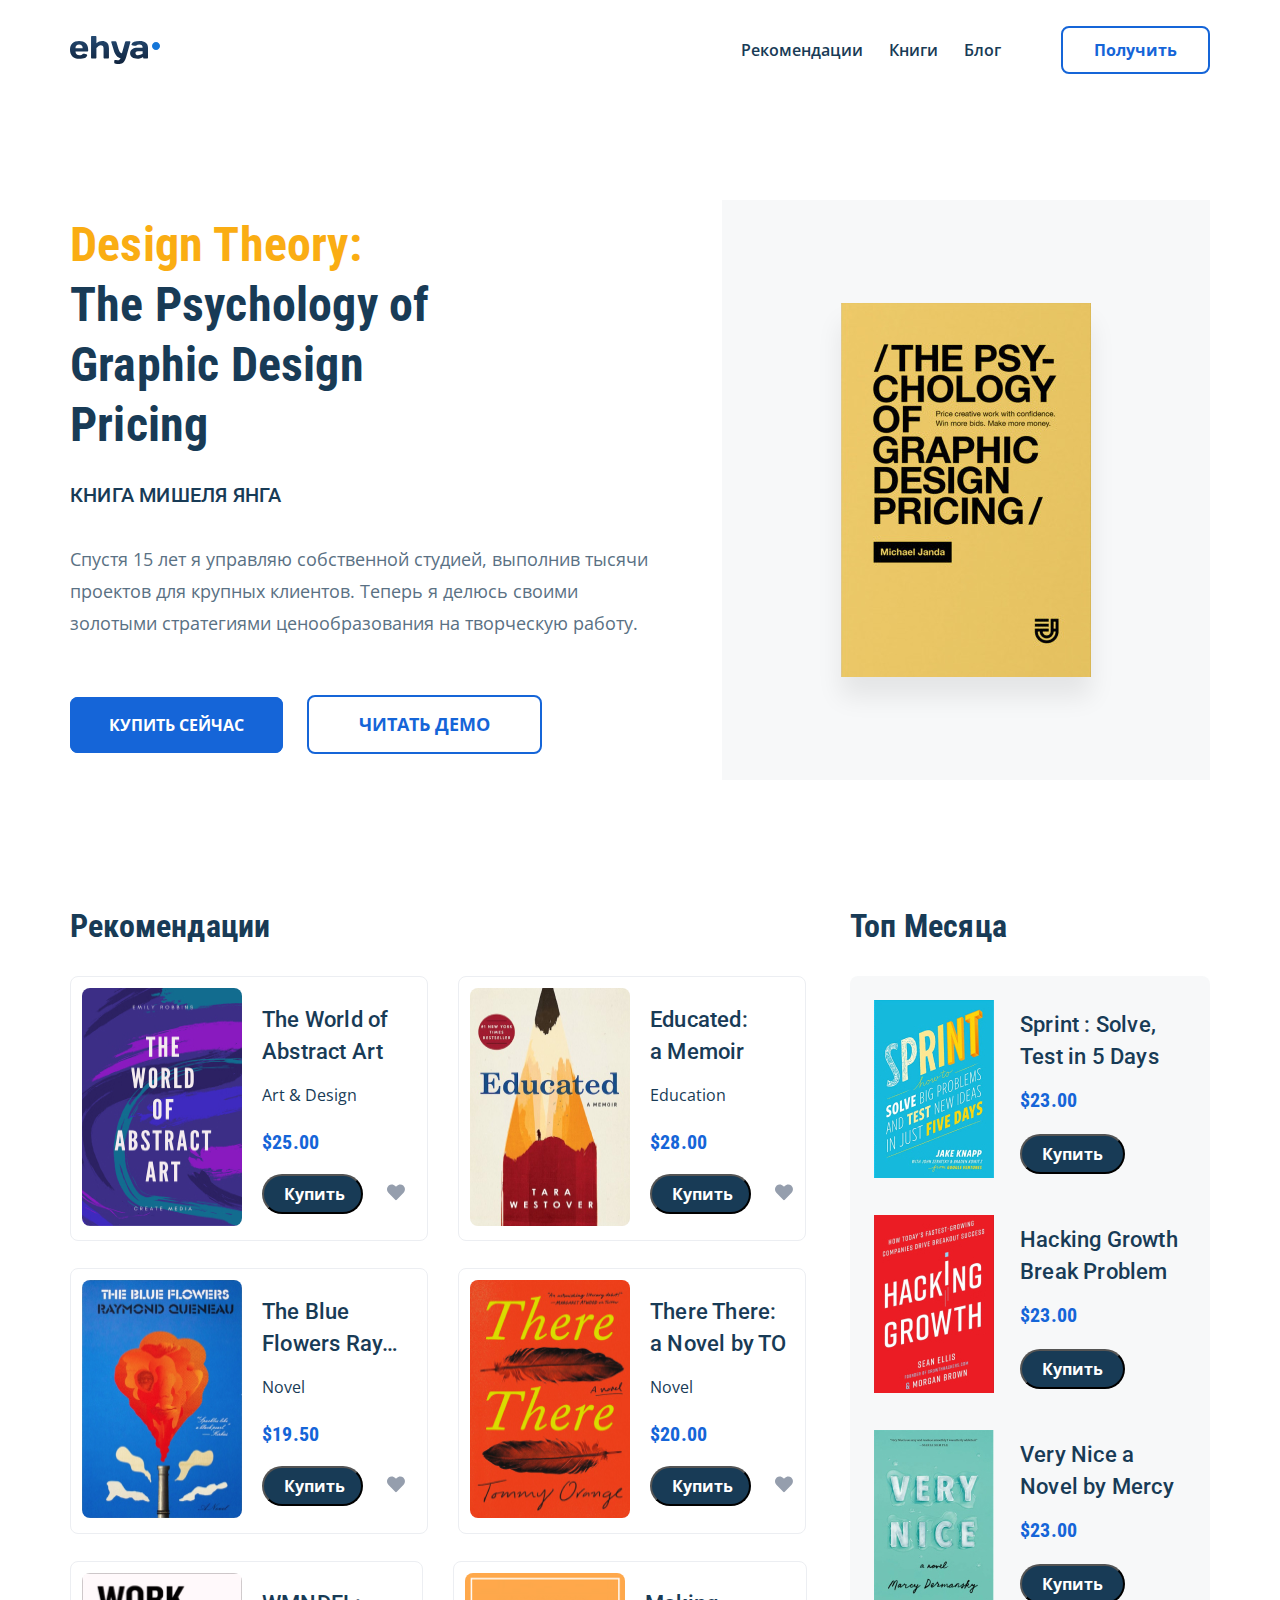
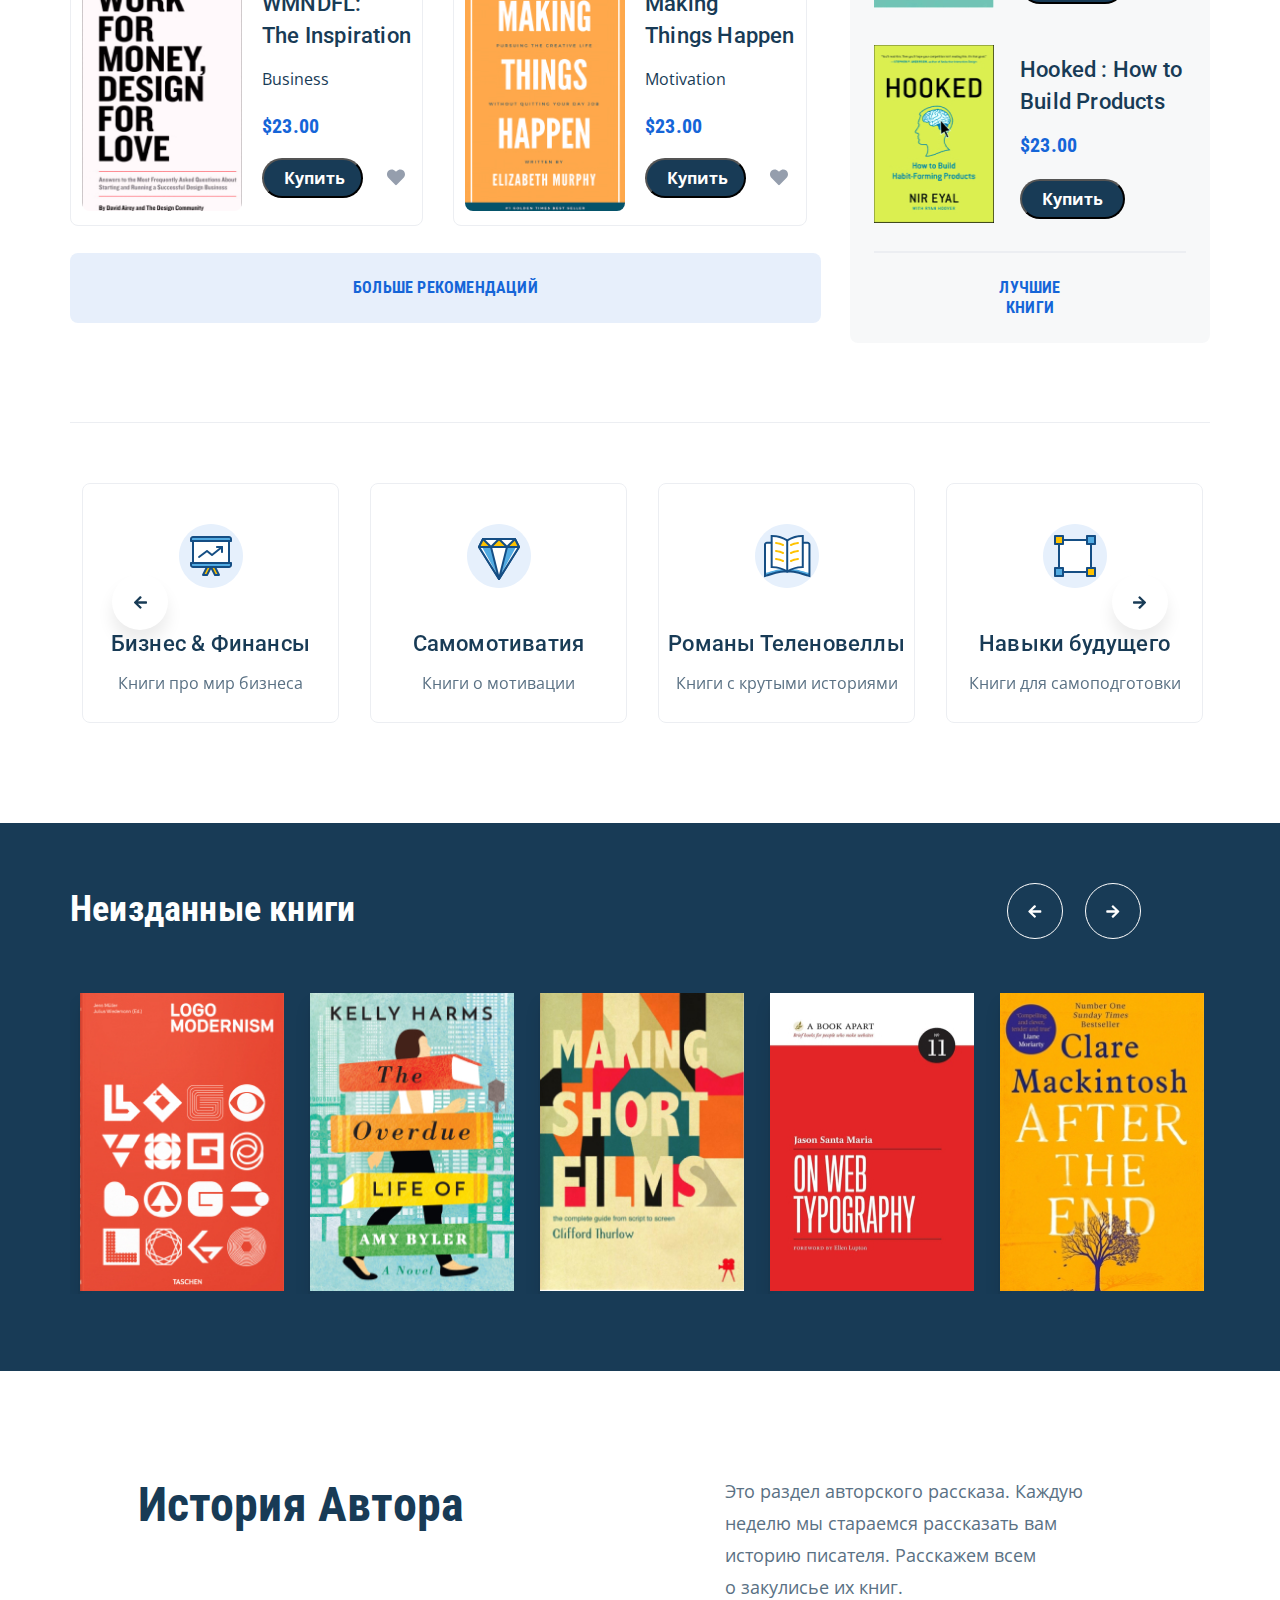
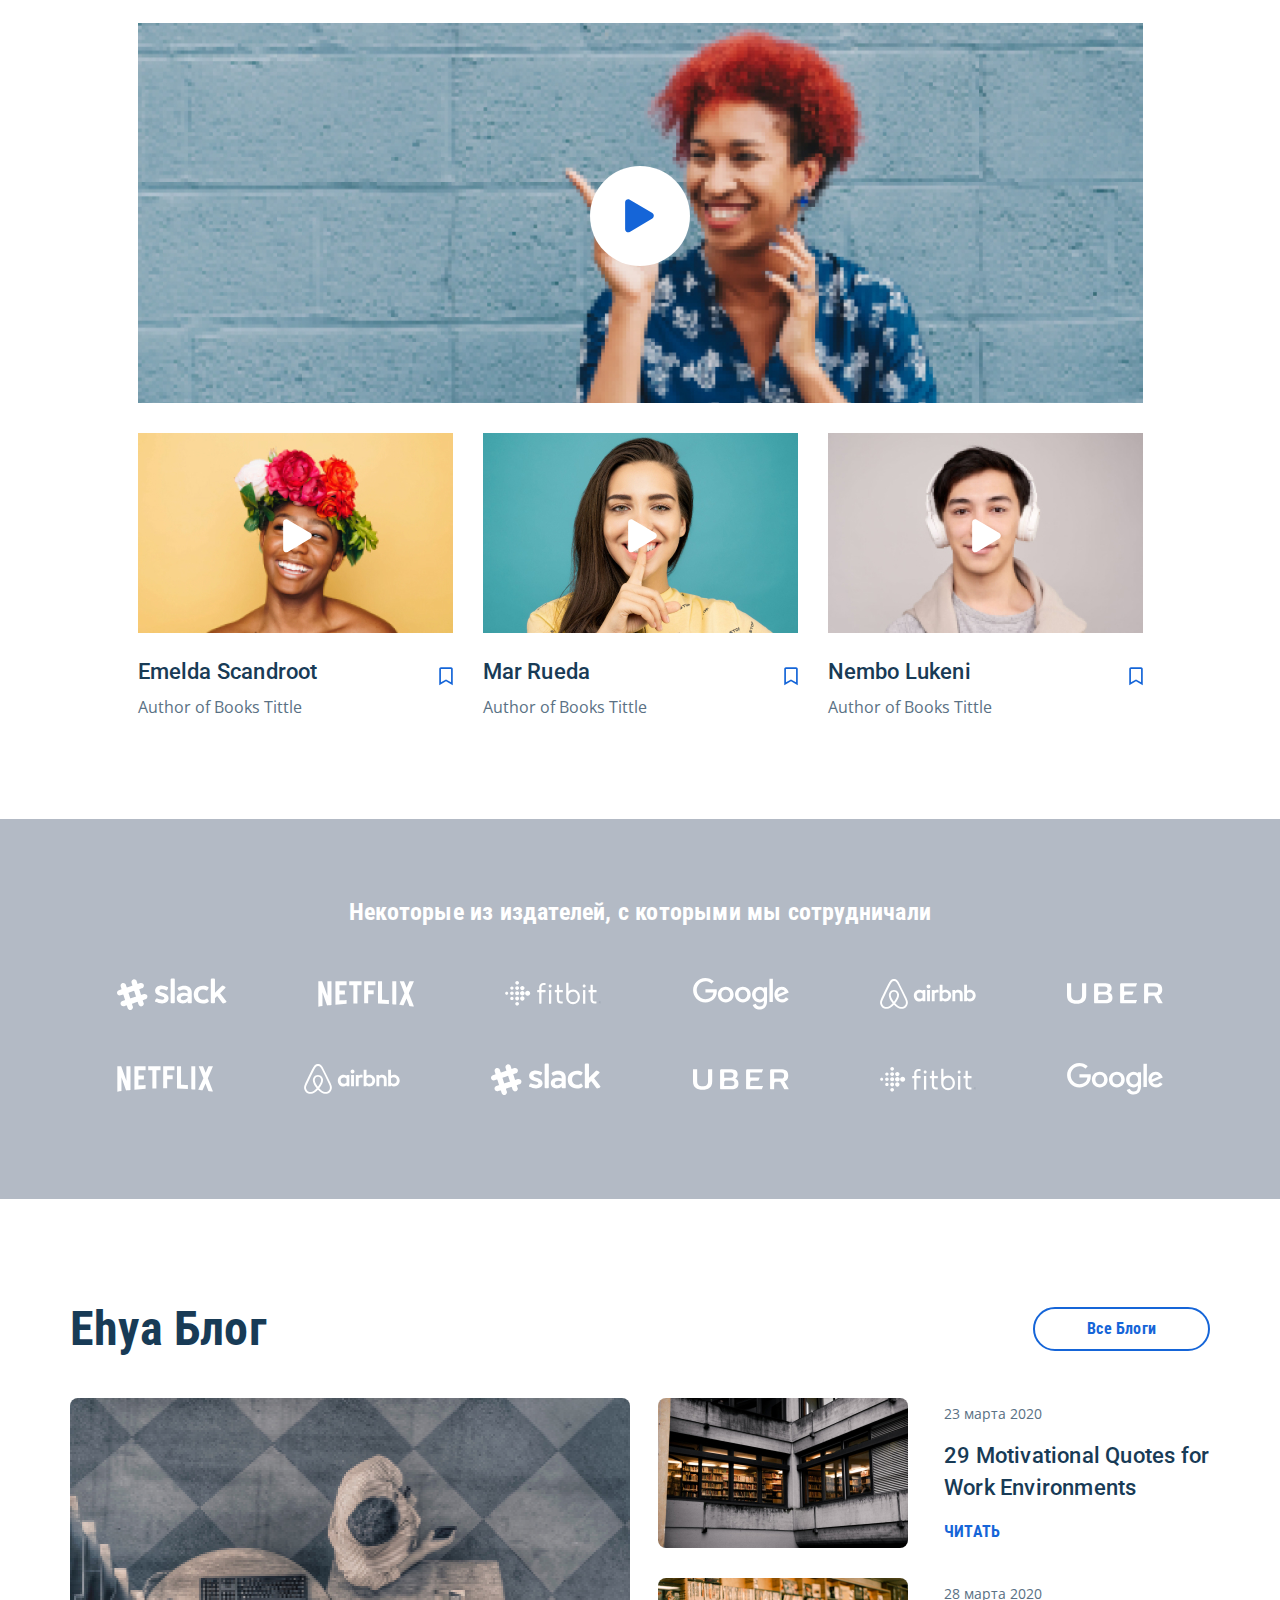
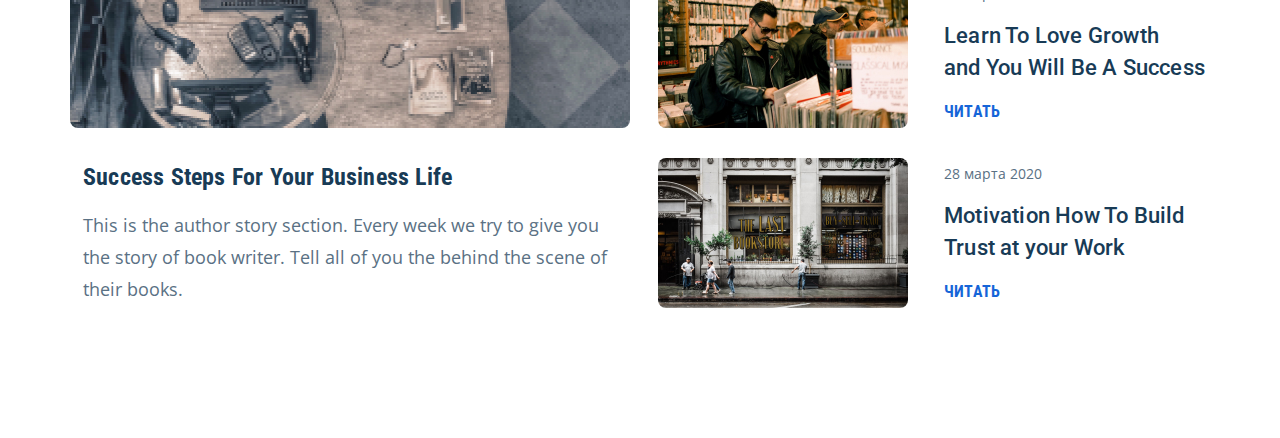
==== commit fbc82e96: "create: section blog without media" ====
--- a/index.html
+++ b/index.html
@@ -480,6 +480,62 @@
     </section>
     <!-- /.cooperation -->
 
+    <section class="blog">
+      <div class="container">
+        <div class="blog__top">
+          <h2 class="blog__title">Ehya Блог</h2>
+          <button class="blog__button">Все Блоги</button>
+        </div>
+        <section class="blog__wrapper">
+          <div class="blog__primary">
+            <img class="blog__primary-image" src="img/blog/blog-img-primary.jpg" alt="Picture: Blog" />
+            <h3 class="blog__primary-title">Success Steps For Your Business Life</h3>
+            <p class="blog__primary-text">
+              This is the author story section. Every week we try to give you the story of book writer. Tell all of you
+              the behind the scene of their books.
+            </p>
+          </div>
+          <!-- /.blog__primary -->
+          <div class="blog__secondary">
+            <div class="blog__secondary-box blog__box">
+              <img class="blog__box-image" src="img/blog/secondary-1.jpg" alt="Picture: Blog" />
+              <div class="blog__box-info">
+                <span class="blog__box-date">23 марта 2020</span>
+                <h4 class="blog__box-title">29 Motivational Quotes for Work Environments</h4>
+                <a class="blog__box-link" href="#">Читать</a>
+              </div>
+            </div>
+            <!-- /.blog__box -->
+            <div class="blog__secondary-box blog__box">
+              <img class="blog__box-image" src="img/blog/secondary-2.jpg" alt="Picture: Blog" />
+              <div class="blog__info">
+                <span class="blog__box-date">28 марта 2020</span>
+                <h4 class="blog__box-title">
+                  Learn To Love Growth <br />
+                  and You Will Be A Success
+                </h4>
+                <a class="blog__box-link" href="#">Читать</a>
+              </div>
+            </div>
+            <!-- /.blog__box -->
+            <div class="blog__secondary-box blog__box">
+              <img class="blog__box-image" src="img/blog/secondary-3.jpg" alt="Picture: Blog" />
+              <div class="blog__info">
+                <span class="blog__box-date">28 марта 2020</span>
+                <h4 class="blog__box-title">Motivation How To Build Trust at your Work</h4>
+                <a class="blog__box-link" href="#">Читать</a>
+              </div>
+            </div>
+            <!-- /.blog__box -->
+          </div>
+          <!-- /.blog__secondary -->
+        </section>
+        <!-- /.blog__wrapper -->
+      </div>
+      <!-- /.container -->
+    </section>
+    <!-- /.blog -->
+
     <script src="js/jquery-3.6.0.min.js"></script>
     <script src="js/swiper-bundle.min.js"></script>
     <script src="js/main.js"></script>
--- a/css/style.css
+++ b/css/style.css
@@ -1,2 +1,2 @@
-*{-webkit-box-sizing:border-box;box-sizing:border-box}body{font-family:'Open Sans', sans-serif}ul{margin:0;padding:0}li{list-style-type:none;margin:0}h1,h2,h3,h4,h5,p{margin:0}a{text-decoration:none}.container{max-width:1140px;margin:auto}.button{border:2px solid #1565D8;border-radius:8px;color:#1565D8;text-align:center;background-color:#fff;cursor:pointer}.title{font-family:Roboto Condensed;font-weight:bold;color:#183B56}.header{background-color:#fff;padding-bottom:69px}.header__mobile-menu{display:none}.header__wrapper{display:-webkit-box;display:-ms-flexbox;display:flex;-webkit-box-align:center;-ms-flex-align:center;align-items:center;-webkit-box-pack:justify;-ms-flex-pack:justify;justify-content:space-between;padding:26px 0}.header__logo{width:90px;height:28px}.header__logo-image{width:100%;height:100%}.header__navbar{display:-webkit-box;display:-ms-flexbox;display:flex;-webkit-box-align:center;-ms-flex-align:center;align-items:center}.header__menu{margin-left:auto}.header__menu-list{display:-webkit-box;display:-ms-flexbox;display:flex;-webkit-box-align:center;-ms-flex-align:center;align-items:center;-webkit-box-pack:justify;-ms-flex-pack:justify;justify-content:space-between;width:260px}.header__menu-link{color:#183B56}.header__menu-item{font-family:Open Sans;font-style:normal;font-weight:600;font-size:16px;line-height:22px;text-align:center}.header__button{max-width:150px;min-height:48px;font-family:Open Sans;font-style:normal;font-weight:bold;font-size:16px;line-height:22px;text-align:center;color:#1565D8;margin-left:60px;padding:10px 31px}.main{padding-bottom:96px}.main__wrapper{display:-webkit-box;display:-ms-flexbox;display:flex;-webkit-box-pack:justify;-ms-flex-pack:justify;justify-content:space-between;-webkit-box-align:center;-ms-flex-align:center;align-items:center}.main__info{padding:46px 0 56px}.main__title{max-width:443px;min-height:180px;font-style:normal;font-size:48px;line-height:60px;letter-spacing:0.2px;color:#183B56;margin-bottom:28px}.main__title-yellow{color:#FAAD13}.main__subtitle{max-width:215px;min-height:24px;font-family:Roboto;font-style:normal;font-weight:500;font-size:20px;line-height:24px;letter-spacing:0.2px;text-transform:uppercase;color:#183B56;margin-bottom:36px}.main__text{max-width:585px;min-height:96px;font-family:Open Sans;font-style:normal;font-weight:normal;font-size:18px;line-height:32px;color:#5A7184;margin-bottom:56px}.main__button-buy{max-width:217px;min-height:58px;font-style:normal;font-weight:bold;font-size:16px;line-height:22px;text-align:center;color:#fff;padding:15px 37px;background-color:#1565D8;margin-right:20px;text-transform:uppercase}.main__button-read{max-width:237px;min-height:58px;font-style:normal;font-weight:bold;font-size:18px;line-height:25px;text-align:center;color:#1565D8;padding:15px 50px;text-transform:uppercase}.main__cover{position:relative;width:488px;height:580px;background:rgba(179,186,197,0.1)}.main__cover-image{position:absolute;top:50%;left:50%;-webkit-transform:translate(-50%, -50%);transform:translate(-50%, -50%);width:250px;height:374px;background-image:url(../img/book-image.jpg);background-size:cover;background-position:center center;background-repeat:no-repeat;-webkit-box-shadow:0px 20px 24px rgba(0,0,0,0.08);box-shadow:0px 20px 24px rgba(0,0,0,0.08)}.recomendation{padding-bottom:79px}.recomendation__wrapper{display:-webkit-box;display:-ms-flexbox;display:flex}.recomendation__title{font-family:Roboto Condensed;font-style:normal;font-weight:bold;font-size:32px;line-height:40px;letter-spacing:0.2px;color:#183B56;margin-bottom:30px}.recomendation__cards{display:-webkit-box;display:-ms-flexbox;display:flex;-ms-flex-wrap:wrap;flex-wrap:wrap}.recomendation__card{display:-webkit-box;display:-ms-flexbox;display:flex;-webkit-box-align:center;-ms-flex-align:center;align-items:center;-webkit-box-pack:justify;-ms-flex-pack:justify;justify-content:space-between;max-width:358px;min-height:260px;border:1px solid #ECEEF2;border-radius:8px;padding:11px;margin:0 30px 27px 0}.recomendation__card-image img{width:160px;height:238px;border-radius:8px}.recomendation__card-info{margin-left:20px}.recomendation__card-title{font-family:Roboto;font-style:normal;font-weight:500;font-size:22px;line-height:32px;letter-spacing:0.2px;color:#183B56;margin-bottom:16px}.recomendation__card-subtitle{font-family:Open Sans;font-style:normal;font-weight:normal;font-size:16px;line-height:22px;color:#183B56;margin-bottom:24px}.recomendation__card-price{font-family:Roboto Condensed;font-style:normal;font-weight:bold;font-size:20px;line-height:24px;letter-spacing:0.2px;color:#1565D8;margin-bottom:20px}.recomendation__card-button{max-width:101px;min-height:36px;background-color:#183B56;font-family:Open Sans;font-style:normal;font-weight:bold;font-size:16px;line-height:22px;text-align:center;color:#FFFFFF;border-radius:20px;padding:7px 20px;cursor:pointer}.recomendation__card-cover{display:-webkit-box;display:-ms-flexbox;display:flex;-webkit-box-align:center;-ms-flex-align:center;align-items:center;-webkit-box-pack:justify;-ms-flex-pack:justify;justify-content:space-between;width:144px}.recomendation__card-icon{cursor:pointer}.recomendation__button-more{font-family:Roboto Condensed;font-style:normal;font-weight:bold;font-size:16px;line-height:20px;text-align:center;letter-spacing:0.2px;color:#1565D8;padding:25px 283px;text-transform:uppercase;background-color:rgba(21,101,216,0.1);border:none;border-radius:8px;cursor:pointer}.recomendation__boxes{background-color:rgba(179,186,197,0.1);border-radius:8px 8px 0 0;padding:24px}.recomendation__boxes-line{width:312px;height:1px;display:block;border:1px solid #ECEEF2;margin:auto}.recomendation__boxes-container{background-color:rgba(179,186,197,0.1);border-radius:0 0 8px 8px}.recomendation__box{display:-webkit-box;display:-ms-flexbox;display:flex;-webkit-box-align:center;-ms-flex-align:center;align-items:center;width:312px;height:182px;margin-bottom:33px}.recomendation__box:last-child{margin-bottom:0}.recomendation__box-image img{width:120px;height:178px}.recomendation__box-info{padding:8px 0;margin-left:26px}.recomendation__box-title{font-family:Roboto;font-style:normal;font-weight:500;font-size:22px;line-height:32px;letter-spacing:0.2px;color:#183B56;margin-bottom:15px}.recomendation__box-price{font-family:Roboto Condensed;font-style:normal;font-weight:bold;font-size:20px;line-height:24px;letter-spacing:0.2px;color:#1565D8;margin-bottom:22px}.recomendation__box-button{font-family:Open Sans;font-style:normal;font-weight:bold;font-size:16px;line-height:22px;text-align:center;color:#FFFFFF;background:#183B56;border-radius:20px;padding:7px 20px;cursor:pointer}.recomendation__top-link{display:block;font-family:Roboto Condensed;font-style:normal;font-weight:bold;font-size:16px;line-height:20px;text-align:center;letter-spacing:0.2px;color:#1565D8;text-transform:uppercase;padding:25px 124px}.genre{position:relative;padding-bottom:100px}.genre-line{display:block;width:100%;height:1px;background-color:#ECEEF2;margin-bottom:60px}.genre__card{display:-webkit-box;display:-ms-flexbox;display:flex;-webkit-box-orient:vertical;-webkit-box-direction:normal;-ms-flex-direction:column;flex-direction:column;-webkit-box-align:center;-ms-flex-align:center;align-items:center;width:257px;height:240px;background-color:#fff;border:1px solid #ECEEF2;border-radius:8px;padding:40px 0px 30px}.genre__card-icon{width:64px;height:64px;margin-bottom:40px}.genre__card-title{font-family:Roboto;font-style:normal;font-weight:500;font-size:22px;line-height:32px;text-align:center;letter-spacing:0.2px;color:#183B56;margin-bottom:12px}.genre__card-subtitle{font-family:Open Sans;font-style:normal;font-weight:normal;font-size:16px;line-height:22px;text-align:center;color:#5A7184}.genre__button{position:absolute;top:38%;-webkit-transform:translateY(-50%);transform:translateY(-50%);z-index:99;width:56px;height:56px;border:none;border-radius:50%;background-color:#fff;cursor:pointer;-webkit-box-shadow:0px 12px 16px rgba(0,0,0,0.08);box-shadow:0px 12px 16px rgba(0,0,0,0.08);background-repeat:no-repeat;background-size:14px;background-position:center}.genre__button-next{right:140px;background-image:url(../img/icons/arrow-right.svg);-webkit-transform:translateX(50%);transform:translateX(50%)}.genre__button-prev{left:140px;background-image:url(../img/icons/arrow-left.svg);-webkit-transform:translateX(-50%);transform:translateX(-50%)}.genre__swiper-slide{margin-right:3px}.unreleased{position:relative;background-color:#183B56;padding:62px 0 77px}.unreleased__title{font-family:Roboto Condensed;font-style:normal;font-weight:bold;font-size:36px;line-height:48px;letter-spacing:0.2px;color:#fff;margin-bottom:60px}.unreleased__swiper-slide{margin-right:2px;-webkit-box-shadow:0px 12px 16px rgba(0,0,0,0.08);box-shadow:0px 12px 16px rgba(0,0,0,0.08)}.unreleased__swiper-image{width:204px;height:298px}.unreleased__button{position:absolute;top:11%;-webkit-transform:translateY(-50%);transform:translateY(-50%);z-index:99;width:56px;height:56px;border:1px solid #fff;border-radius:50%;background-color:transparent;cursor:pointer;background-repeat:no-repeat;background-size:14px;background-position:center}.unreleased__button-prev{right:245px;background-image:url(../img/icons/arrow-white-left.svg);-webkit-transform:translateX(50%);transform:translateX(50%)}.unreleased__button-next{right:167px;background-image:url(../img/icons/arrow-white-right.svg);-webkit-transform:translateX(50%);transform:translateX(50%)}.author{padding:104px 0 100px}.author__container{width:1005px;margin:auto}.author__text{display:-webkit-box;display:-ms-flexbox;display:flex;-webkit-box-align:start;-ms-flex-align:start;align-items:flex-start;-webkit-box-pack:justify;-ms-flex-pack:justify;justify-content:space-between}.author__title{font-family:Roboto Condensed;font-style:normal;font-weight:bold;font-size:48px;line-height:60px;letter-spacing:0.2px;color:#183B56}.author__subtitle{width:383px;font-family:Open Sans;font-style:normal;font-weight:normal;font-size:18px;line-height:32px;color:#5A7184;margin-right:35px}.author__wrapper{margin-top:20px}.author__primary{position:relative}.author__primary-image{width:1005px;height:380px;margin-bottom:26px}.author__primary-button{position:absolute;width:100px;height:100px;top:47%;right:50%;-webkit-transform:translate(50%, -50%);transform:translate(50%, -50%);z-index:99;border:none;border-radius:50%;background-color:#fff;background-image:url(../img/icons/play-blue.svg);background-repeat:no-repeat;background-position:center;background-size:30px;cursor:pointer}.author__secondary{position:relative;display:-webkit-box;display:-ms-flexbox;display:flex;-webkit-box-align:center;-ms-flex-align:center;align-items:center;-webkit-box-pack:justify;-ms-flex-pack:justify;justify-content:space-between}.author__secondary-card{width:315px;height:286px;margin-right:30px}.author__secondary-image{width:315px;height:200px;margin-bottom:20px}.author__secondary-cover{display:-webkit-box;display:-ms-flexbox;display:flex;-webkit-box-align:center;-ms-flex-align:center;align-items:center;-webkit-box-pack:justify;-ms-flex-pack:justify;justify-content:space-between}.author__secondary-title{font-family:Roboto;font-style:normal;font-weight:500;font-size:22px;line-height:32px;letter-spacing:0.2px;color:#183B56;margin-bottom:8px}.author__secondary-icon{cursor:pointer}.author__secondary-subtitle{font-family:Open Sans;font-style:normal;font-weight:normal;font-size:16px;line-height:22px;color:#5A7184}.author__button{position:absolute;width:100px;height:100px;top:36%;right:50%;-webkit-transform:translate(50%, -50%);transform:translate(50%, -50%);z-index:99;border:none;border-radius:50%;background-color:transparent;background-repeat:no-repeat;background-position:center;background-size:30px;cursor:pointer}.author__button-first{background-image:url(../img/icons/play-white.svg);left:60px}.author__button-second{background-image:url(../img/icons/play-white.svg);right:500px}.author__button-third{background-image:url(../img/icons/play-white.svg);right:156px}.cooperation{background-color:#B3BAC5;padding:77px 0 100px}.cooperation__title{font-family:Roboto Condensed;font-style:normal;font-weight:bold;font-size:24px;line-height:32px;text-align:center;letter-spacing:0.2px;color:#FFFFFF;margin-bottom:50px}.cooperation__wrapper{display:-webkit-box;display:-ms-flexbox;display:flex;-webkit-box-orient:vertical;-webkit-box-direction:normal;-ms-flex-direction:column;flex-direction:column;width:1046px;margin:0 auto}.cooperation__list{display:-webkit-box;display:-ms-flexbox;display:flex;-webkit-box-align:center;-ms-flex-align:center;align-items:center;-webkit-box-pack:justify;-ms-flex-pack:justify;justify-content:space-between;margin-bottom:50px}.cooperation__list:last-child{margin-bottom:0}@media (max-width: 1200px){.container{max-width:945px}.main__text{max-width:565px}.recomendation{padding-bottom:60px}.recomendation__wrapper{-webkit-box-orient:vertical;-webkit-box-direction:normal;-ms-flex-direction:column;flex-direction:column}.recomendation__wrapper-more{display:-webkit-box;display:-ms-flexbox;display:flex;-webkit-box-orient:vertical;-webkit-box-direction:normal;-ms-flex-direction:column;flex-direction:column;-webkit-box-align:start;-ms-flex-align:start;align-items:flex-start}.recomendation__wrapper-top{width:748px}.recomendation__cards{-webkit-box-pack:start;-ms-flex-pack:start;justify-content:flex-start;margin-bottom:30px}.recomendation__card:nth-child(2n){margin-right:0}.recomendation__button-more{margin-bottom:30px}.recomendation__boxes{display:-webkit-box;display:-ms-flexbox;display:flex;-ms-flex-wrap:wrap;flex-wrap:wrap}}@media (max-width: 992px){.container{max-width:730px}.header{padding:0 0 10px}.main__text{max-width:540px}.main__buttons{display:-webkit-box;display:-ms-flexbox;display:flex;-webkit-box-orient:vertical;-webkit-box-direction:normal;-ms-flex-direction:column;flex-direction:column;-webkit-box-align:start;-ms-flex-align:start;align-items:flex-start}.main__button-buy{max-width:235px;font-size:18px;margin:0 0 10px}.main__button-read{max-width:235px}.recomendation__card{margin:0 19px 27px 0}.recomendation__button-more{padding:25px 274px}}@media (max-width: 768px){.container{max-width:548px}.header-mobile-fixed{position:fixed;top:0;left:0;right:0;z-index:99}.header-mobile-menu{display:-webkit-box;display:-ms-flexbox;display:flex}.header__navbar{display:none;position:fixed;left:0;right:0;bottom:0;top:68px;background-color:#fff}.header__navbar-visible{display:-webkit-box;display:-ms-flexbox;display:flex;-webkit-box-orient:vertical;-webkit-box-direction:normal;-ms-flex-direction:column;flex-direction:column;-webkit-box-align:center;-ms-flex-align:center;align-items:center}.header__menu{margin-left:0}.header__menu-list{-webkit-box-orient:vertical;-webkit-box-direction:normal;-ms-flex-direction:column;flex-direction:column;-webkit-box-pack:center;-ms-flex-pack:center;justify-content:center;width:auto}.header__menu-item{margin-bottom:20px}.header__button{margin-left:0}.menu-button{width:22px;height:18px;display:-webkit-box;display:-ms-flexbox;display:flex;-webkit-box-align:center;-ms-flex-align:center;align-items:center;-webkit-box-pack:justify;-ms-flex-pack:justify;justify-content:space-between;-webkit-box-orient:vertical;-webkit-box-direction:normal;-ms-flex-direction:column;flex-direction:column;border:none;background-color:#fff;cursor:pointer}.menu-button__line{width:22px;height:2.2px;background-color:#3A4C66}.main{padding-top:70px}.main__wrapper{-webkit-box-orient:vertical;-webkit-box-direction:normal;-ms-flex-direction:column;flex-direction:column}.main__buttons{-webkit-box-orient:horizontal;-webkit-box-direction:normal;-ms-flex-direction:row;flex-direction:row}.main__button-buy{margin-bottom:0;margin-right:15px}.recomendation__button-more{padding:25px 183px}.recomendation__card:not(:first-child){display:none}}@media (max-width: 576px){.container{max-width:84vw}.main__cover{width:400px;height:530px}.main__text{max-width:415px}.main__buttons{-webkit-box-orient:vertical;-webkit-box-direction:normal;-ms-flex-direction:column;flex-direction:column;-webkit-box-align:center;-ms-flex-align:center;align-items:center}.main__button-buy{margin:0 0 10px}}@media (min-width: 320px) and (max-width: 480px){.container{max-width:86vw}.header{padding:0}.header__wrapper{padding:20px 0}.main{padding-top:100px;padding-bottom:56px}.main__info{padding-top:0;padding-bottom:35px}.main__title{max-width:inherit;min-height:160px;font-family:Roboto Condensed;font-style:normal;font-weight:bold;font-size:32px;line-height:40px;text-align:center;margin-bottom:24px}.main__subtitle{max-width:inherit;font-weight:normal;font-size:16px;text-align:center;margin-bottom:33px}.main__text{font-style:normal;font-weight:normal;font-size:16px;line-height:23px;text-align:center;margin-bottom:16px}.main__button-buy{max-width:176px;min-height:40px;font-size:16px;padding:7px 18px;margin-bottom:15px}.main__button-read{max-width:176px;min-height:40px;font-size:16px;padding:5px 27px}.main__cover{width:280px;height:333px}.main__cover-image{width:143px;height:215px}}
+*{-webkit-box-sizing:border-box;box-sizing:border-box}body{font-family:'Open Sans', sans-serif}ul{margin:0;padding:0}li{list-style-type:none;margin:0}h1,h2,h3,h4,h5,p{margin:0}a{text-decoration:none}.container{max-width:1140px;margin:auto}.button{border:2px solid #1565D8;border-radius:8px;color:#1565D8;text-align:center;background-color:#fff;cursor:pointer}.title{font-family:Roboto Condensed;font-weight:bold;color:#183B56}.header{background-color:#fff;padding-bottom:69px}.header__mobile-menu{display:none}.header__wrapper{display:-webkit-box;display:-ms-flexbox;display:flex;-webkit-box-align:center;-ms-flex-align:center;align-items:center;-webkit-box-pack:justify;-ms-flex-pack:justify;justify-content:space-between;padding:26px 0}.header__logo{width:90px;height:28px}.header__logo-image{width:100%;height:100%}.header__navbar{display:-webkit-box;display:-ms-flexbox;display:flex;-webkit-box-align:center;-ms-flex-align:center;align-items:center}.header__menu{margin-left:auto}.header__menu-list{display:-webkit-box;display:-ms-flexbox;display:flex;-webkit-box-align:center;-ms-flex-align:center;align-items:center;-webkit-box-pack:justify;-ms-flex-pack:justify;justify-content:space-between;width:260px}.header__menu-link{color:#183B56}.header__menu-item{font-family:Open Sans;font-style:normal;font-weight:600;font-size:16px;line-height:22px;text-align:center}.header__button{max-width:150px;min-height:48px;font-family:Open Sans;font-style:normal;font-weight:bold;font-size:16px;line-height:22px;text-align:center;color:#1565D8;margin-left:60px;padding:10px 31px}.main{padding-bottom:96px}.main__wrapper{display:-webkit-box;display:-ms-flexbox;display:flex;-webkit-box-pack:justify;-ms-flex-pack:justify;justify-content:space-between;-webkit-box-align:center;-ms-flex-align:center;align-items:center}.main__info{padding:46px 0 56px}.main__title{max-width:443px;min-height:180px;font-style:normal;font-size:48px;line-height:60px;letter-spacing:0.2px;color:#183B56;margin-bottom:28px}.main__title-yellow{color:#FAAD13}.main__subtitle{max-width:215px;min-height:24px;font-family:Roboto;font-style:normal;font-weight:500;font-size:20px;line-height:24px;letter-spacing:0.2px;text-transform:uppercase;color:#183B56;margin-bottom:36px}.main__text{max-width:585px;min-height:96px;font-family:Open Sans;font-style:normal;font-weight:normal;font-size:18px;line-height:32px;color:#5A7184;margin-bottom:56px}.main__button-buy{max-width:217px;min-height:58px;font-style:normal;font-weight:bold;font-size:16px;line-height:22px;text-align:center;color:#fff;padding:15px 37px;background-color:#1565D8;margin-right:20px;text-transform:uppercase}.main__button-read{max-width:237px;min-height:58px;font-style:normal;font-weight:bold;font-size:18px;line-height:25px;text-align:center;color:#1565D8;padding:15px 50px;text-transform:uppercase}.main__cover{position:relative;width:488px;height:580px;background:rgba(179,186,197,0.1)}.main__cover-image{position:absolute;top:50%;left:50%;-webkit-transform:translate(-50%, -50%);transform:translate(-50%, -50%);width:250px;height:374px;background-image:url(../img/book-image.jpg);background-size:cover;background-position:center center;background-repeat:no-repeat;-webkit-box-shadow:0px 20px 24px rgba(0,0,0,0.08);box-shadow:0px 20px 24px rgba(0,0,0,0.08)}.recomendation{padding-bottom:79px}.recomendation__wrapper{display:-webkit-box;display:-ms-flexbox;display:flex}.recomendation__title{font-family:Roboto Condensed;font-style:normal;font-weight:bold;font-size:32px;line-height:40px;letter-spacing:0.2px;color:#183B56;margin-bottom:30px}.recomendation__cards{display:-webkit-box;display:-ms-flexbox;display:flex;-ms-flex-wrap:wrap;flex-wrap:wrap}.recomendation__card{display:-webkit-box;display:-ms-flexbox;display:flex;-webkit-box-align:center;-ms-flex-align:center;align-items:center;-webkit-box-pack:justify;-ms-flex-pack:justify;justify-content:space-between;max-width:358px;min-height:260px;border:1px solid #ECEEF2;border-radius:8px;padding:11px;margin:0 30px 27px 0}.recomendation__card-image img{width:160px;height:238px;border-radius:8px}.recomendation__card-info{margin-left:20px}.recomendation__card-title{font-family:Roboto;font-style:normal;font-weight:500;font-size:22px;line-height:32px;letter-spacing:0.2px;color:#183B56;margin-bottom:16px}.recomendation__card-subtitle{font-family:Open Sans;font-style:normal;font-weight:normal;font-size:16px;line-height:22px;color:#183B56;margin-bottom:24px}.recomendation__card-price{font-family:Roboto Condensed;font-style:normal;font-weight:bold;font-size:20px;line-height:24px;letter-spacing:0.2px;color:#1565D8;margin-bottom:20px}.recomendation__card-button{max-width:101px;min-height:36px;background-color:#183B56;font-family:Open Sans;font-style:normal;font-weight:bold;font-size:16px;line-height:22px;text-align:center;color:#FFFFFF;border-radius:20px;padding:7px 20px;cursor:pointer}.recomendation__card-cover{display:-webkit-box;display:-ms-flexbox;display:flex;-webkit-box-align:center;-ms-flex-align:center;align-items:center;-webkit-box-pack:justify;-ms-flex-pack:justify;justify-content:space-between;width:144px}.recomendation__card-icon{cursor:pointer}.recomendation__button-more{font-family:Roboto Condensed;font-style:normal;font-weight:bold;font-size:16px;line-height:20px;text-align:center;letter-spacing:0.2px;color:#1565D8;padding:25px 283px;text-transform:uppercase;background-color:rgba(21,101,216,0.1);border:none;border-radius:8px;cursor:pointer}.recomendation__boxes{background-color:rgba(179,186,197,0.1);border-radius:8px 8px 0 0;padding:24px}.recomendation__boxes-line{width:312px;height:1px;display:block;border:1px solid #ECEEF2;margin:auto}.recomendation__boxes-container{background-color:rgba(179,186,197,0.1);border-radius:0 0 8px 8px}.recomendation__box{display:-webkit-box;display:-ms-flexbox;display:flex;-webkit-box-align:center;-ms-flex-align:center;align-items:center;width:312px;height:182px;margin-bottom:33px}.recomendation__box:last-child{margin-bottom:0}.recomendation__box-image img{width:120px;height:178px}.recomendation__box-info{padding:8px 0;margin-left:26px}.recomendation__box-title{font-family:Roboto;font-style:normal;font-weight:500;font-size:22px;line-height:32px;letter-spacing:0.2px;color:#183B56;margin-bottom:15px}.recomendation__box-price{font-family:Roboto Condensed;font-style:normal;font-weight:bold;font-size:20px;line-height:24px;letter-spacing:0.2px;color:#1565D8;margin-bottom:22px}.recomendation__box-button{font-family:Open Sans;font-style:normal;font-weight:bold;font-size:16px;line-height:22px;text-align:center;color:#FFFFFF;background:#183B56;border-radius:20px;padding:7px 20px;cursor:pointer}.recomendation__top-link{display:block;font-family:Roboto Condensed;font-style:normal;font-weight:bold;font-size:16px;line-height:20px;text-align:center;letter-spacing:0.2px;color:#1565D8;text-transform:uppercase;padding:25px 124px}.genre{position:relative;padding-bottom:100px}.genre-line{display:block;width:100%;height:1px;background-color:#ECEEF2;margin-bottom:60px}.genre__card{display:-webkit-box;display:-ms-flexbox;display:flex;-webkit-box-orient:vertical;-webkit-box-direction:normal;-ms-flex-direction:column;flex-direction:column;-webkit-box-align:center;-ms-flex-align:center;align-items:center;width:257px;height:240px;background-color:#fff;border:1px solid #ECEEF2;border-radius:8px;padding:40px 0px 30px}.genre__card-icon{width:64px;height:64px;margin-bottom:40px}.genre__card-title{font-family:Roboto;font-style:normal;font-weight:500;font-size:22px;line-height:32px;text-align:center;letter-spacing:0.2px;color:#183B56;margin-bottom:12px}.genre__card-subtitle{font-family:Open Sans;font-style:normal;font-weight:normal;font-size:16px;line-height:22px;text-align:center;color:#5A7184}.genre__button{position:absolute;top:38%;-webkit-transform:translateY(-50%);transform:translateY(-50%);z-index:99;width:56px;height:56px;border:none;border-radius:50%;background-color:#fff;cursor:pointer;-webkit-box-shadow:0px 12px 16px rgba(0,0,0,0.08);box-shadow:0px 12px 16px rgba(0,0,0,0.08);background-repeat:no-repeat;background-size:14px;background-position:center}.genre__button-next{right:140px;background-image:url(../img/icons/arrow-right.svg);-webkit-transform:translateX(50%);transform:translateX(50%)}.genre__button-prev{left:140px;background-image:url(../img/icons/arrow-left.svg);-webkit-transform:translateX(-50%);transform:translateX(-50%)}.genre__swiper-slide{margin-right:3px}.unreleased{position:relative;background-color:#183B56;padding:62px 0 77px}.unreleased__title{font-family:Roboto Condensed;font-style:normal;font-weight:bold;font-size:36px;line-height:48px;letter-spacing:0.2px;color:#fff;margin-bottom:60px}.unreleased__swiper-slide{margin-right:2px;-webkit-box-shadow:0px 12px 16px rgba(0,0,0,0.08);box-shadow:0px 12px 16px rgba(0,0,0,0.08)}.unreleased__swiper-image{width:204px;height:298px}.unreleased__button{position:absolute;top:11%;-webkit-transform:translateY(-50%);transform:translateY(-50%);z-index:99;width:56px;height:56px;border:1px solid #fff;border-radius:50%;background-color:transparent;cursor:pointer;background-repeat:no-repeat;background-size:14px;background-position:center}.unreleased__button-prev{right:245px;background-image:url(../img/icons/arrow-white-left.svg);-webkit-transform:translateX(50%);transform:translateX(50%)}.unreleased__button-next{right:167px;background-image:url(../img/icons/arrow-white-right.svg);-webkit-transform:translateX(50%);transform:translateX(50%)}.author{padding:104px 0 100px}.author__container{width:1005px;margin:auto}.author__text{display:-webkit-box;display:-ms-flexbox;display:flex;-webkit-box-align:start;-ms-flex-align:start;align-items:flex-start;-webkit-box-pack:justify;-ms-flex-pack:justify;justify-content:space-between}.author__title{font-family:Roboto Condensed;font-style:normal;font-weight:bold;font-size:48px;line-height:60px;letter-spacing:0.2px;color:#183B56}.author__subtitle{width:383px;font-family:Open Sans;font-style:normal;font-weight:normal;font-size:18px;line-height:32px;color:#5A7184;margin-right:35px}.author__wrapper{margin-top:20px}.author__primary{position:relative}.author__primary-image{width:1005px;height:380px;margin-bottom:26px}.author__primary-button{position:absolute;width:100px;height:100px;top:47%;right:50%;-webkit-transform:translate(50%, -50%);transform:translate(50%, -50%);z-index:99;border:none;border-radius:50%;background-color:#fff;background-image:url(../img/icons/play-blue.svg);background-repeat:no-repeat;background-position:center;background-size:30px;cursor:pointer}.author__secondary{position:relative;display:-webkit-box;display:-ms-flexbox;display:flex;-webkit-box-align:center;-ms-flex-align:center;align-items:center;-webkit-box-pack:justify;-ms-flex-pack:justify;justify-content:space-between}.author__secondary-card{width:315px;height:286px;margin-right:30px}.author__secondary-image{width:315px;height:200px;margin-bottom:20px}.author__secondary-cover{display:-webkit-box;display:-ms-flexbox;display:flex;-webkit-box-align:center;-ms-flex-align:center;align-items:center;-webkit-box-pack:justify;-ms-flex-pack:justify;justify-content:space-between}.author__secondary-title{font-family:Roboto;font-style:normal;font-weight:500;font-size:22px;line-height:32px;letter-spacing:0.2px;color:#183B56;margin-bottom:8px}.author__secondary-icon{cursor:pointer}.author__secondary-subtitle{font-family:Open Sans;font-style:normal;font-weight:normal;font-size:16px;line-height:22px;color:#5A7184}.author__button{position:absolute;width:100px;height:100px;top:36%;right:50%;-webkit-transform:translate(50%, -50%);transform:translate(50%, -50%);z-index:99;border:none;border-radius:50%;background-color:transparent;background-repeat:no-repeat;background-position:center;background-size:30px;cursor:pointer}.author__button-first{background-image:url(../img/icons/play-white.svg);left:60px}.author__button-second{background-image:url(../img/icons/play-white.svg);right:500px}.author__button-third{background-image:url(../img/icons/play-white.svg);right:156px}.cooperation{background-color:#B3BAC5;padding:77px 0 100px}.cooperation__title{font-family:Roboto Condensed;font-style:normal;font-weight:bold;font-size:24px;line-height:32px;text-align:center;letter-spacing:0.2px;color:#FFFFFF;margin-bottom:50px}.cooperation__wrapper{display:-webkit-box;display:-ms-flexbox;display:flex;-webkit-box-orient:vertical;-webkit-box-direction:normal;-ms-flex-direction:column;flex-direction:column;width:1046px;margin:0 auto}.cooperation__list{display:-webkit-box;display:-ms-flexbox;display:flex;-webkit-box-align:center;-ms-flex-align:center;align-items:center;-webkit-box-pack:justify;-ms-flex-pack:justify;justify-content:space-between;margin-bottom:50px}.cooperation__list:last-child{margin-bottom:0}.blog{padding:100px 0 100px}.blog__top{display:-webkit-box;display:-ms-flexbox;display:flex;-webkit-box-align:center;-ms-flex-align:center;align-items:center;-webkit-box-pack:justify;-ms-flex-pack:justify;justify-content:space-between;margin-bottom:39px}.blog__title{font-family:Roboto Condensed;font-style:normal;font-weight:bold;font-size:48px;line-height:60px;letter-spacing:0.2px;color:#183B56}.blog__button{font-family:Roboto Condensed;font-style:normal;font-weight:bold;font-size:16px;line-height:20px;text-align:center;letter-spacing:0.2px;color:#1565D8;background-color:#fff;border:2px solid #1565D8;border-radius:22px;cursor:pointer;padding:10px 52px}.blog__wrapper{display:-webkit-box;display:-ms-flexbox;display:flex;-webkit-box-pack:justify;-ms-flex-pack:justify;justify-content:space-between}.blog__primary{width:560px;height:504px}.blog__primary-image{width:100%;height:330px;border-radius:8px;margin-bottom:30px}.blog__primary-title{font-family:Roboto Condensed;font-style:normal;font-weight:bold;font-size:24px;line-height:32px;letter-spacing:0.2px;color:#183B56;margin-bottom:16px;margin-left:13px}.blog__primary-text{font-family:Open Sans;font-style:normal;font-weight:normal;font-size:18px;line-height:32px;color:#5A7184;max-width:536px;margin-left:13px}.blog__box{display:-webkit-box;display:-ms-flexbox;display:flex;-webkit-box-align:center;-ms-flex-align:center;align-items:center;width:552px;height:150px;margin-bottom:30px}.blog__box-image{width:250px;height:150px;border-radius:8px;margin-right:36px}.blog__box-date{display:block;font-family:Open Sans;font-style:normal;font-weight:normal;font-size:14px;line-height:20px;color:#5A7184;margin-bottom:16px}.blog__box-title{font-family:Roboto;font-style:normal;font-weight:500;font-size:22px;line-height:32px;letter-spacing:0.2px;color:#183B56;margin-bottom:18px}.blog__box-link{font-family:Roboto Condensed;font-style:normal;font-weight:bold;font-size:16px;line-height:20px;letter-spacing:0.2px;color:#1665D8;text-transform:uppercase}@media (max-width: 1200px){.container{max-width:945px}.main__text{max-width:565px}.recomendation{padding-bottom:60px}.recomendation__wrapper{-webkit-box-orient:vertical;-webkit-box-direction:normal;-ms-flex-direction:column;flex-direction:column}.recomendation__wrapper-more{display:-webkit-box;display:-ms-flexbox;display:flex;-webkit-box-orient:vertical;-webkit-box-direction:normal;-ms-flex-direction:column;flex-direction:column;-webkit-box-align:start;-ms-flex-align:start;align-items:flex-start}.recomendation__wrapper-top{width:748px}.recomendation__cards{-webkit-box-pack:start;-ms-flex-pack:start;justify-content:flex-start;margin-bottom:30px}.recomendation__card:nth-child(2n){margin-right:0}.recomendation__button-more{margin-bottom:30px}.recomendation__boxes{display:-webkit-box;display:-ms-flexbox;display:flex;-ms-flex-wrap:wrap;flex-wrap:wrap}}@media (max-width: 992px){.container{max-width:730px}.header{padding:0 0 10px}.main__text{max-width:540px}.main__buttons{display:-webkit-box;display:-ms-flexbox;display:flex;-webkit-box-orient:vertical;-webkit-box-direction:normal;-ms-flex-direction:column;flex-direction:column;-webkit-box-align:start;-ms-flex-align:start;align-items:flex-start}.main__button-buy{max-width:235px;font-size:18px;margin:0 0 10px}.main__button-read{max-width:235px}.recomendation__card{margin:0 19px 27px 0}.recomendation__button-more{padding:25px 274px}}@media (max-width: 768px){.container{max-width:548px}.header-mobile-fixed{position:fixed;top:0;left:0;right:0;z-index:99}.header-mobile-menu{display:-webkit-box;display:-ms-flexbox;display:flex}.header__navbar{display:none;position:fixed;left:0;right:0;bottom:0;top:68px;background-color:#fff}.header__navbar-visible{display:-webkit-box;display:-ms-flexbox;display:flex;-webkit-box-orient:vertical;-webkit-box-direction:normal;-ms-flex-direction:column;flex-direction:column;-webkit-box-align:center;-ms-flex-align:center;align-items:center}.header__menu{margin-left:0}.header__menu-list{-webkit-box-orient:vertical;-webkit-box-direction:normal;-ms-flex-direction:column;flex-direction:column;-webkit-box-pack:center;-ms-flex-pack:center;justify-content:center;width:auto}.header__menu-item{margin-bottom:20px}.header__button{margin-left:0}.menu-button{width:22px;height:18px;display:-webkit-box;display:-ms-flexbox;display:flex;-webkit-box-align:center;-ms-flex-align:center;align-items:center;-webkit-box-pack:justify;-ms-flex-pack:justify;justify-content:space-between;-webkit-box-orient:vertical;-webkit-box-direction:normal;-ms-flex-direction:column;flex-direction:column;border:none;background-color:#fff;cursor:pointer}.menu-button__line{width:22px;height:2.2px;background-color:#3A4C66}.main{padding-top:70px}.main__wrapper{-webkit-box-orient:vertical;-webkit-box-direction:normal;-ms-flex-direction:column;flex-direction:column}.main__buttons{-webkit-box-orient:horizontal;-webkit-box-direction:normal;-ms-flex-direction:row;flex-direction:row}.main__button-buy{margin-bottom:0;margin-right:15px}.recomendation__button-more{padding:25px 183px}.recomendation__card:not(:first-child){display:none}}@media (max-width: 576px){.container{max-width:84vw}.main__cover{width:400px;height:530px}.main__text{max-width:415px}.main__buttons{-webkit-box-orient:vertical;-webkit-box-direction:normal;-ms-flex-direction:column;flex-direction:column;-webkit-box-align:center;-ms-flex-align:center;align-items:center}.main__button-buy{margin:0 0 10px}}@media (min-width: 320px) and (max-width: 480px){.container{max-width:86vw}.header{padding:0}.header__wrapper{padding:20px 0}.main{padding-top:100px;padding-bottom:56px}.main__info{padding-top:0;padding-bottom:35px}.main__title{max-width:inherit;min-height:160px;font-family:Roboto Condensed;font-style:normal;font-weight:bold;font-size:32px;line-height:40px;text-align:center;margin-bottom:24px}.main__subtitle{max-width:inherit;font-weight:normal;font-size:16px;text-align:center;margin-bottom:33px}.main__text{font-style:normal;font-weight:normal;font-size:16px;line-height:23px;text-align:center;margin-bottom:16px}.main__button-buy{max-width:176px;min-height:40px;font-size:16px;padding:7px 18px;margin-bottom:15px}.main__button-read{max-width:176px;min-height:40px;font-size:16px;padding:5px 27px}.main__cover{width:280px;height:333px}.main__cover-image{width:143px;height:215px}}
 /*# sourceMappingURL=style.css.map */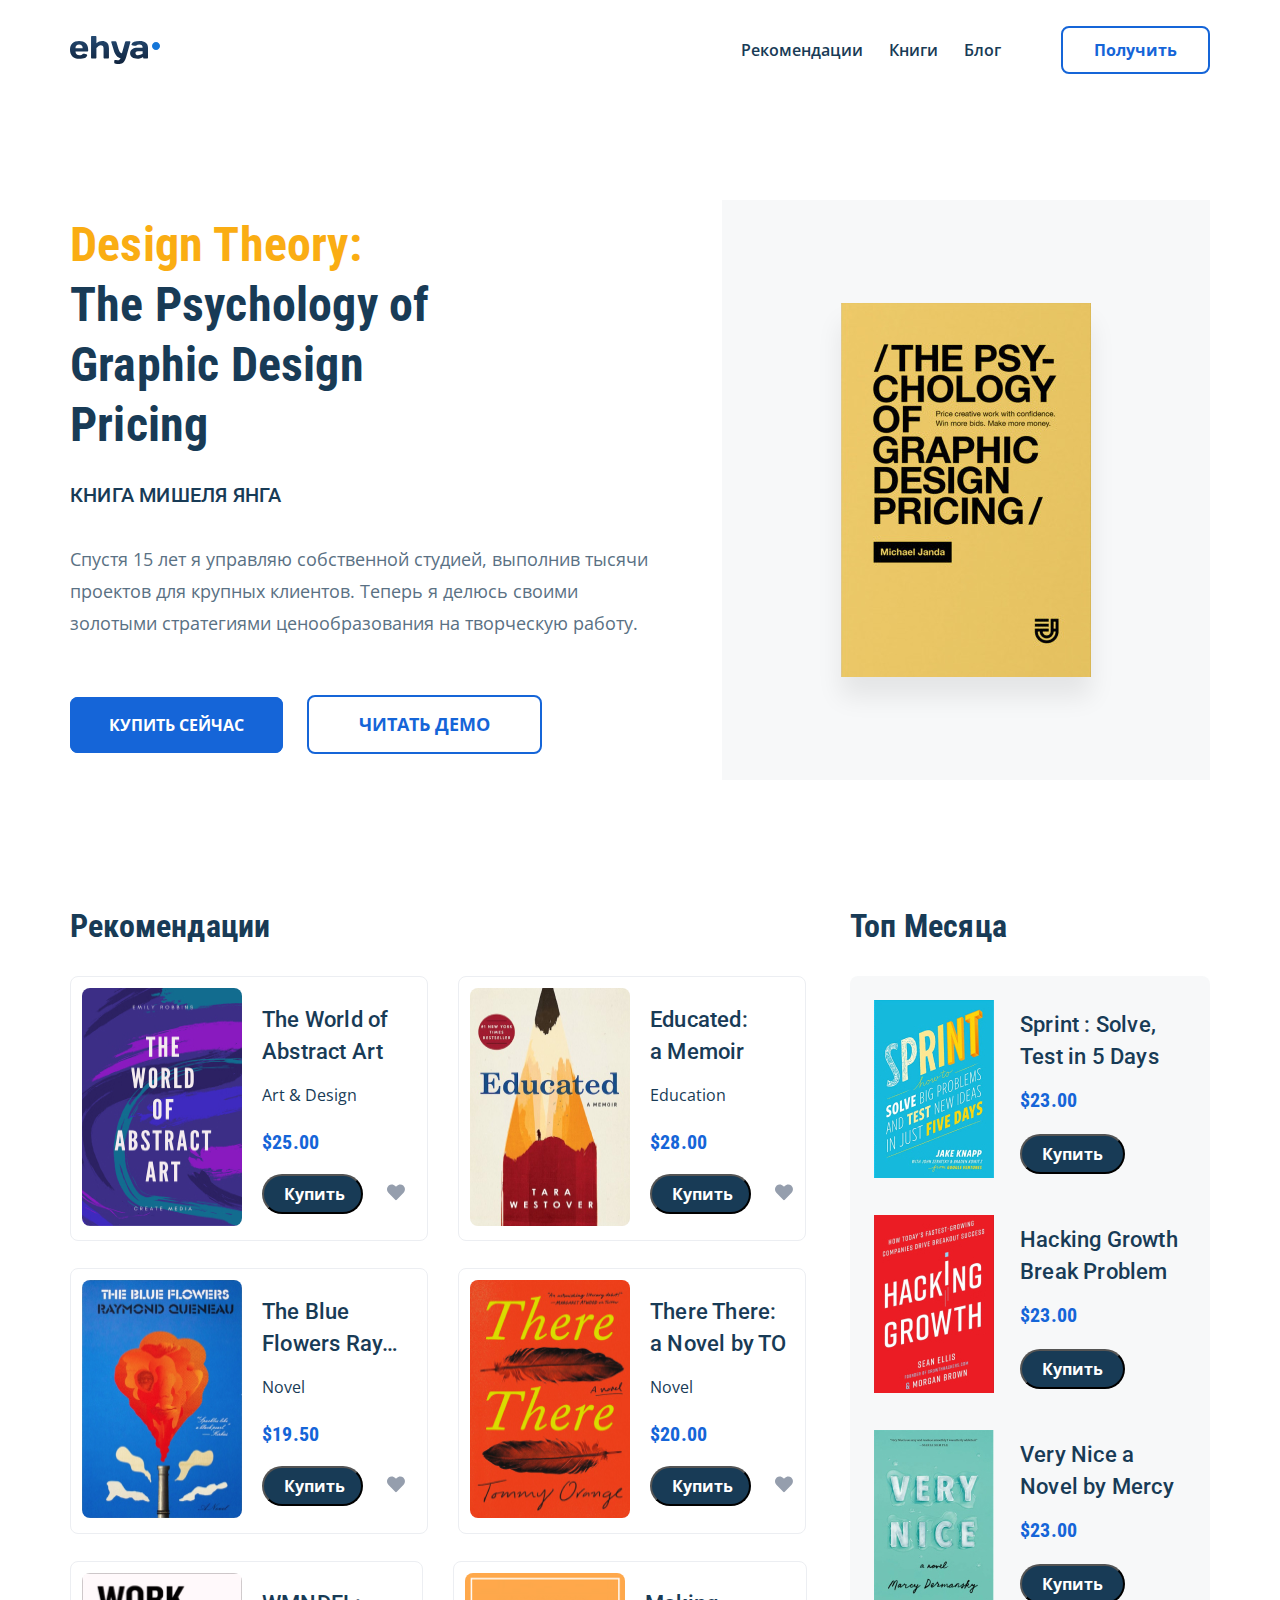
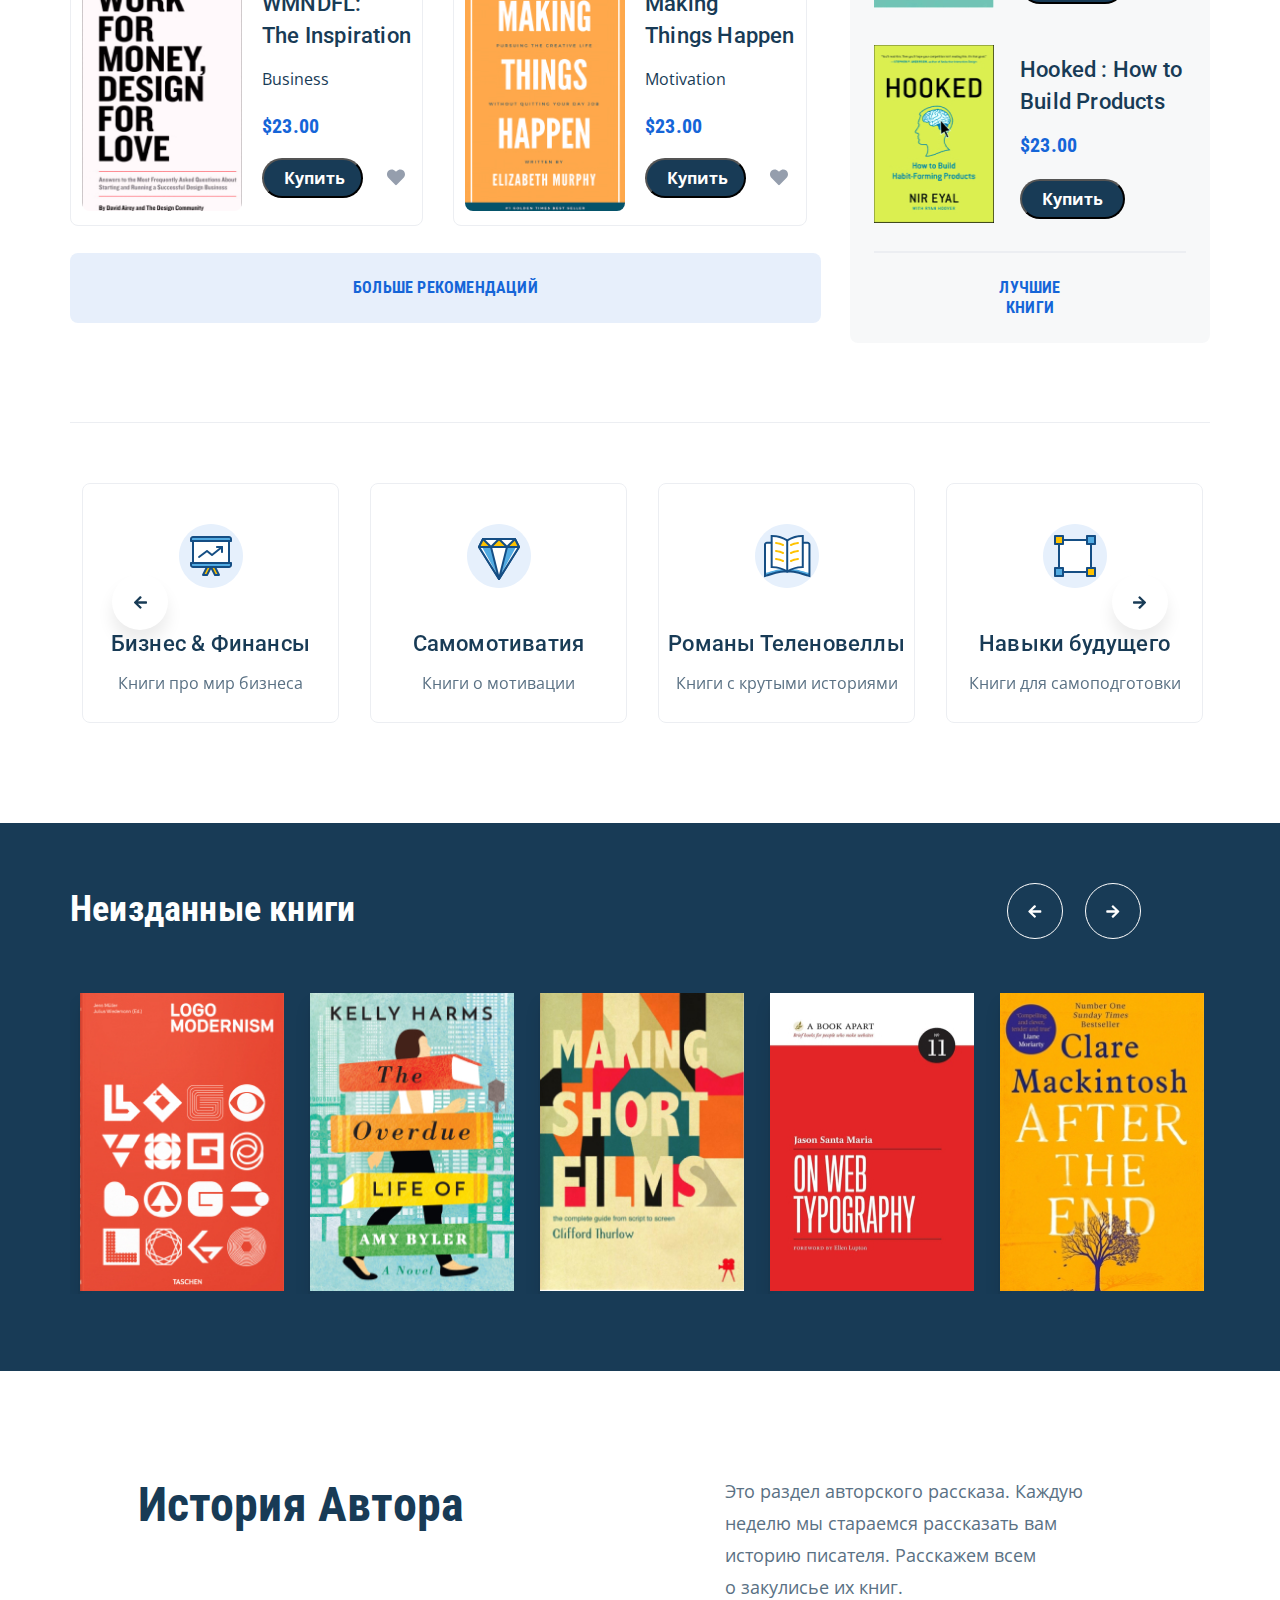
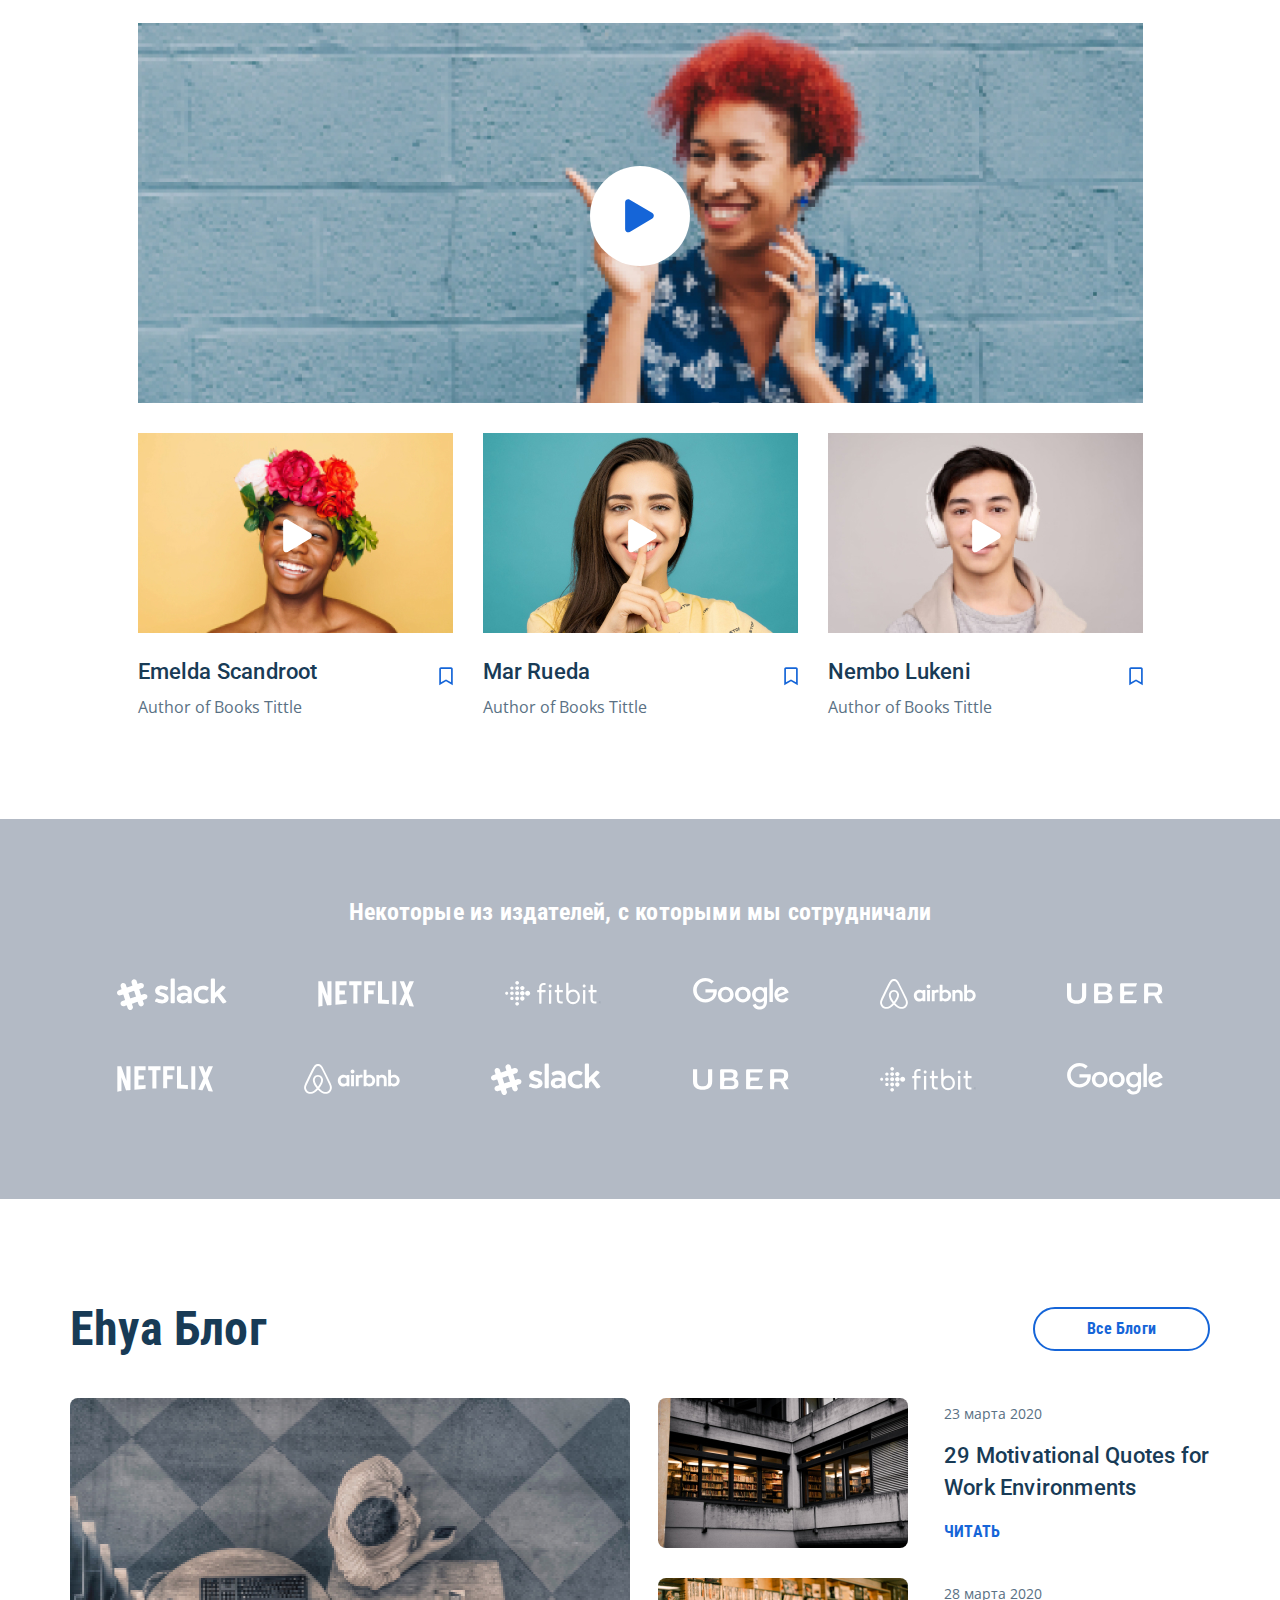
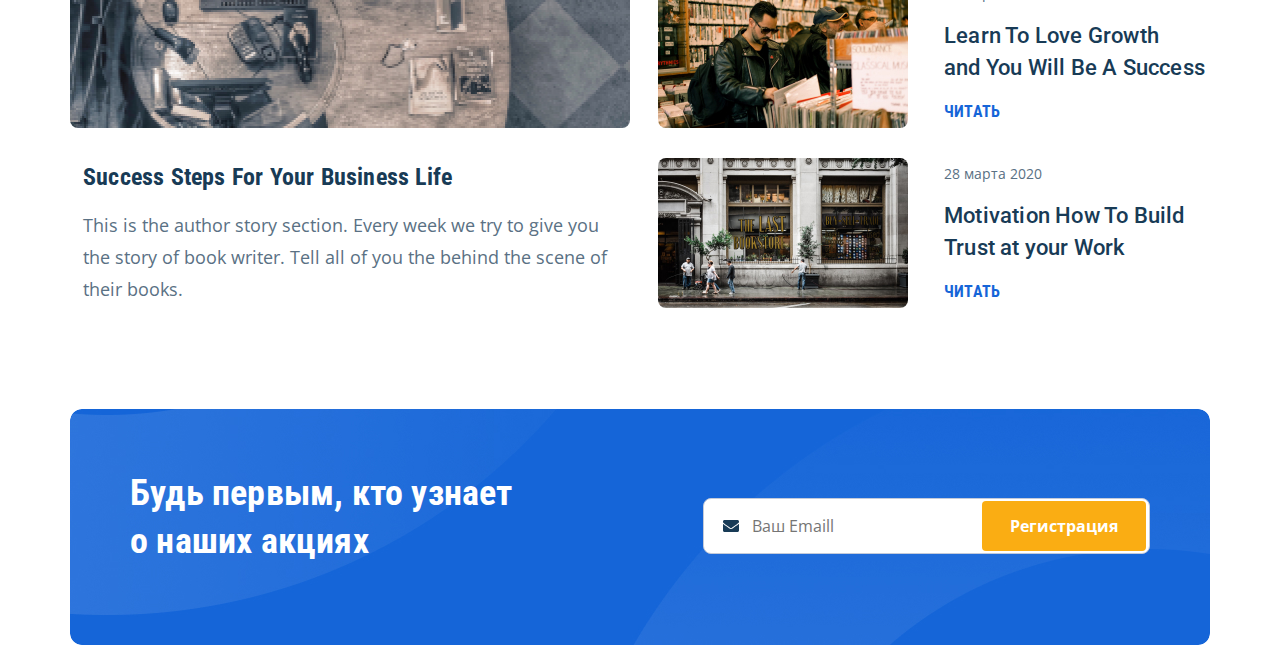
==== commit 2dff32a0: "create: section newsletter without media" ====
--- a/index.html
+++ b/index.html
@@ -536,6 +536,22 @@
     </section>
     <!-- /.blog -->
 
+    <section class="newsletter">
+      <div class="container">
+        <div class="newsletter__wrapper">
+          <h2 class="newsletter__title">Будь первым, кто узнает о наших акциях</h2>
+          <form class="subscribe newsletter__subscribe form" method="POST" action="send.php">
+            <input class="subscribe__input" type="email" placeholder="Ваш Emaill" name="email" required />
+            <img class="subscribe__input-icon" src="img/icons/mail.svg" alt="Icon: mail" />
+            <button class="subscribe__input-button">Регистрация</button>
+          </form>
+        </div>
+        <!-- /.newslatter__wrapper -->
+      </div>
+      <!-- /.container -->
+    </section>
+    <!-- /.newsletter -->
+
     <script src="js/jquery-3.6.0.min.js"></script>
     <script src="js/swiper-bundle.min.js"></script>
     <script src="js/main.js"></script>
--- a/css/style.css
+++ b/css/style.css
@@ -1,2 +1,2 @@
-*{-webkit-box-sizing:border-box;box-sizing:border-box}body{font-family:'Open Sans', sans-serif}ul{margin:0;padding:0}li{list-style-type:none;margin:0}h1,h2,h3,h4,h5,p{margin:0}a{text-decoration:none}.container{max-width:1140px;margin:auto}.button{border:2px solid #1565D8;border-radius:8px;color:#1565D8;text-align:center;background-color:#fff;cursor:pointer}.title{font-family:Roboto Condensed;font-weight:bold;color:#183B56}.header{background-color:#fff;padding-bottom:69px}.header__mobile-menu{display:none}.header__wrapper{display:-webkit-box;display:-ms-flexbox;display:flex;-webkit-box-align:center;-ms-flex-align:center;align-items:center;-webkit-box-pack:justify;-ms-flex-pack:justify;justify-content:space-between;padding:26px 0}.header__logo{width:90px;height:28px}.header__logo-image{width:100%;height:100%}.header__navbar{display:-webkit-box;display:-ms-flexbox;display:flex;-webkit-box-align:center;-ms-flex-align:center;align-items:center}.header__menu{margin-left:auto}.header__menu-list{display:-webkit-box;display:-ms-flexbox;display:flex;-webkit-box-align:center;-ms-flex-align:center;align-items:center;-webkit-box-pack:justify;-ms-flex-pack:justify;justify-content:space-between;width:260px}.header__menu-link{color:#183B56}.header__menu-item{font-family:Open Sans;font-style:normal;font-weight:600;font-size:16px;line-height:22px;text-align:center}.header__button{max-width:150px;min-height:48px;font-family:Open Sans;font-style:normal;font-weight:bold;font-size:16px;line-height:22px;text-align:center;color:#1565D8;margin-left:60px;padding:10px 31px}.main{padding-bottom:96px}.main__wrapper{display:-webkit-box;display:-ms-flexbox;display:flex;-webkit-box-pack:justify;-ms-flex-pack:justify;justify-content:space-between;-webkit-box-align:center;-ms-flex-align:center;align-items:center}.main__info{padding:46px 0 56px}.main__title{max-width:443px;min-height:180px;font-style:normal;font-size:48px;line-height:60px;letter-spacing:0.2px;color:#183B56;margin-bottom:28px}.main__title-yellow{color:#FAAD13}.main__subtitle{max-width:215px;min-height:24px;font-family:Roboto;font-style:normal;font-weight:500;font-size:20px;line-height:24px;letter-spacing:0.2px;text-transform:uppercase;color:#183B56;margin-bottom:36px}.main__text{max-width:585px;min-height:96px;font-family:Open Sans;font-style:normal;font-weight:normal;font-size:18px;line-height:32px;color:#5A7184;margin-bottom:56px}.main__button-buy{max-width:217px;min-height:58px;font-style:normal;font-weight:bold;font-size:16px;line-height:22px;text-align:center;color:#fff;padding:15px 37px;background-color:#1565D8;margin-right:20px;text-transform:uppercase}.main__button-read{max-width:237px;min-height:58px;font-style:normal;font-weight:bold;font-size:18px;line-height:25px;text-align:center;color:#1565D8;padding:15px 50px;text-transform:uppercase}.main__cover{position:relative;width:488px;height:580px;background:rgba(179,186,197,0.1)}.main__cover-image{position:absolute;top:50%;left:50%;-webkit-transform:translate(-50%, -50%);transform:translate(-50%, -50%);width:250px;height:374px;background-image:url(../img/book-image.jpg);background-size:cover;background-position:center center;background-repeat:no-repeat;-webkit-box-shadow:0px 20px 24px rgba(0,0,0,0.08);box-shadow:0px 20px 24px rgba(0,0,0,0.08)}.recomendation{padding-bottom:79px}.recomendation__wrapper{display:-webkit-box;display:-ms-flexbox;display:flex}.recomendation__title{font-family:Roboto Condensed;font-style:normal;font-weight:bold;font-size:32px;line-height:40px;letter-spacing:0.2px;color:#183B56;margin-bottom:30px}.recomendation__cards{display:-webkit-box;display:-ms-flexbox;display:flex;-ms-flex-wrap:wrap;flex-wrap:wrap}.recomendation__card{display:-webkit-box;display:-ms-flexbox;display:flex;-webkit-box-align:center;-ms-flex-align:center;align-items:center;-webkit-box-pack:justify;-ms-flex-pack:justify;justify-content:space-between;max-width:358px;min-height:260px;border:1px solid #ECEEF2;border-radius:8px;padding:11px;margin:0 30px 27px 0}.recomendation__card-image img{width:160px;height:238px;border-radius:8px}.recomendation__card-info{margin-left:20px}.recomendation__card-title{font-family:Roboto;font-style:normal;font-weight:500;font-size:22px;line-height:32px;letter-spacing:0.2px;color:#183B56;margin-bottom:16px}.recomendation__card-subtitle{font-family:Open Sans;font-style:normal;font-weight:normal;font-size:16px;line-height:22px;color:#183B56;margin-bottom:24px}.recomendation__card-price{font-family:Roboto Condensed;font-style:normal;font-weight:bold;font-size:20px;line-height:24px;letter-spacing:0.2px;color:#1565D8;margin-bottom:20px}.recomendation__card-button{max-width:101px;min-height:36px;background-color:#183B56;font-family:Open Sans;font-style:normal;font-weight:bold;font-size:16px;line-height:22px;text-align:center;color:#FFFFFF;border-radius:20px;padding:7px 20px;cursor:pointer}.recomendation__card-cover{display:-webkit-box;display:-ms-flexbox;display:flex;-webkit-box-align:center;-ms-flex-align:center;align-items:center;-webkit-box-pack:justify;-ms-flex-pack:justify;justify-content:space-between;width:144px}.recomendation__card-icon{cursor:pointer}.recomendation__button-more{font-family:Roboto Condensed;font-style:normal;font-weight:bold;font-size:16px;line-height:20px;text-align:center;letter-spacing:0.2px;color:#1565D8;padding:25px 283px;text-transform:uppercase;background-color:rgba(21,101,216,0.1);border:none;border-radius:8px;cursor:pointer}.recomendation__boxes{background-color:rgba(179,186,197,0.1);border-radius:8px 8px 0 0;padding:24px}.recomendation__boxes-line{width:312px;height:1px;display:block;border:1px solid #ECEEF2;margin:auto}.recomendation__boxes-container{background-color:rgba(179,186,197,0.1);border-radius:0 0 8px 8px}.recomendation__box{display:-webkit-box;display:-ms-flexbox;display:flex;-webkit-box-align:center;-ms-flex-align:center;align-items:center;width:312px;height:182px;margin-bottom:33px}.recomendation__box:last-child{margin-bottom:0}.recomendation__box-image img{width:120px;height:178px}.recomendation__box-info{padding:8px 0;margin-left:26px}.recomendation__box-title{font-family:Roboto;font-style:normal;font-weight:500;font-size:22px;line-height:32px;letter-spacing:0.2px;color:#183B56;margin-bottom:15px}.recomendation__box-price{font-family:Roboto Condensed;font-style:normal;font-weight:bold;font-size:20px;line-height:24px;letter-spacing:0.2px;color:#1565D8;margin-bottom:22px}.recomendation__box-button{font-family:Open Sans;font-style:normal;font-weight:bold;font-size:16px;line-height:22px;text-align:center;color:#FFFFFF;background:#183B56;border-radius:20px;padding:7px 20px;cursor:pointer}.recomendation__top-link{display:block;font-family:Roboto Condensed;font-style:normal;font-weight:bold;font-size:16px;line-height:20px;text-align:center;letter-spacing:0.2px;color:#1565D8;text-transform:uppercase;padding:25px 124px}.genre{position:relative;padding-bottom:100px}.genre-line{display:block;width:100%;height:1px;background-color:#ECEEF2;margin-bottom:60px}.genre__card{display:-webkit-box;display:-ms-flexbox;display:flex;-webkit-box-orient:vertical;-webkit-box-direction:normal;-ms-flex-direction:column;flex-direction:column;-webkit-box-align:center;-ms-flex-align:center;align-items:center;width:257px;height:240px;background-color:#fff;border:1px solid #ECEEF2;border-radius:8px;padding:40px 0px 30px}.genre__card-icon{width:64px;height:64px;margin-bottom:40px}.genre__card-title{font-family:Roboto;font-style:normal;font-weight:500;font-size:22px;line-height:32px;text-align:center;letter-spacing:0.2px;color:#183B56;margin-bottom:12px}.genre__card-subtitle{font-family:Open Sans;font-style:normal;font-weight:normal;font-size:16px;line-height:22px;text-align:center;color:#5A7184}.genre__button{position:absolute;top:38%;-webkit-transform:translateY(-50%);transform:translateY(-50%);z-index:99;width:56px;height:56px;border:none;border-radius:50%;background-color:#fff;cursor:pointer;-webkit-box-shadow:0px 12px 16px rgba(0,0,0,0.08);box-shadow:0px 12px 16px rgba(0,0,0,0.08);background-repeat:no-repeat;background-size:14px;background-position:center}.genre__button-next{right:140px;background-image:url(../img/icons/arrow-right.svg);-webkit-transform:translateX(50%);transform:translateX(50%)}.genre__button-prev{left:140px;background-image:url(../img/icons/arrow-left.svg);-webkit-transform:translateX(-50%);transform:translateX(-50%)}.genre__swiper-slide{margin-right:3px}.unreleased{position:relative;background-color:#183B56;padding:62px 0 77px}.unreleased__title{font-family:Roboto Condensed;font-style:normal;font-weight:bold;font-size:36px;line-height:48px;letter-spacing:0.2px;color:#fff;margin-bottom:60px}.unreleased__swiper-slide{margin-right:2px;-webkit-box-shadow:0px 12px 16px rgba(0,0,0,0.08);box-shadow:0px 12px 16px rgba(0,0,0,0.08)}.unreleased__swiper-image{width:204px;height:298px}.unreleased__button{position:absolute;top:11%;-webkit-transform:translateY(-50%);transform:translateY(-50%);z-index:99;width:56px;height:56px;border:1px solid #fff;border-radius:50%;background-color:transparent;cursor:pointer;background-repeat:no-repeat;background-size:14px;background-position:center}.unreleased__button-prev{right:245px;background-image:url(../img/icons/arrow-white-left.svg);-webkit-transform:translateX(50%);transform:translateX(50%)}.unreleased__button-next{right:167px;background-image:url(../img/icons/arrow-white-right.svg);-webkit-transform:translateX(50%);transform:translateX(50%)}.author{padding:104px 0 100px}.author__container{width:1005px;margin:auto}.author__text{display:-webkit-box;display:-ms-flexbox;display:flex;-webkit-box-align:start;-ms-flex-align:start;align-items:flex-start;-webkit-box-pack:justify;-ms-flex-pack:justify;justify-content:space-between}.author__title{font-family:Roboto Condensed;font-style:normal;font-weight:bold;font-size:48px;line-height:60px;letter-spacing:0.2px;color:#183B56}.author__subtitle{width:383px;font-family:Open Sans;font-style:normal;font-weight:normal;font-size:18px;line-height:32px;color:#5A7184;margin-right:35px}.author__wrapper{margin-top:20px}.author__primary{position:relative}.author__primary-image{width:1005px;height:380px;margin-bottom:26px}.author__primary-button{position:absolute;width:100px;height:100px;top:47%;right:50%;-webkit-transform:translate(50%, -50%);transform:translate(50%, -50%);z-index:99;border:none;border-radius:50%;background-color:#fff;background-image:url(../img/icons/play-blue.svg);background-repeat:no-repeat;background-position:center;background-size:30px;cursor:pointer}.author__secondary{position:relative;display:-webkit-box;display:-ms-flexbox;display:flex;-webkit-box-align:center;-ms-flex-align:center;align-items:center;-webkit-box-pack:justify;-ms-flex-pack:justify;justify-content:space-between}.author__secondary-card{width:315px;height:286px;margin-right:30px}.author__secondary-image{width:315px;height:200px;margin-bottom:20px}.author__secondary-cover{display:-webkit-box;display:-ms-flexbox;display:flex;-webkit-box-align:center;-ms-flex-align:center;align-items:center;-webkit-box-pack:justify;-ms-flex-pack:justify;justify-content:space-between}.author__secondary-title{font-family:Roboto;font-style:normal;font-weight:500;font-size:22px;line-height:32px;letter-spacing:0.2px;color:#183B56;margin-bottom:8px}.author__secondary-icon{cursor:pointer}.author__secondary-subtitle{font-family:Open Sans;font-style:normal;font-weight:normal;font-size:16px;line-height:22px;color:#5A7184}.author__button{position:absolute;width:100px;height:100px;top:36%;right:50%;-webkit-transform:translate(50%, -50%);transform:translate(50%, -50%);z-index:99;border:none;border-radius:50%;background-color:transparent;background-repeat:no-repeat;background-position:center;background-size:30px;cursor:pointer}.author__button-first{background-image:url(../img/icons/play-white.svg);left:60px}.author__button-second{background-image:url(../img/icons/play-white.svg);right:500px}.author__button-third{background-image:url(../img/icons/play-white.svg);right:156px}.cooperation{background-color:#B3BAC5;padding:77px 0 100px}.cooperation__title{font-family:Roboto Condensed;font-style:normal;font-weight:bold;font-size:24px;line-height:32px;text-align:center;letter-spacing:0.2px;color:#FFFFFF;margin-bottom:50px}.cooperation__wrapper{display:-webkit-box;display:-ms-flexbox;display:flex;-webkit-box-orient:vertical;-webkit-box-direction:normal;-ms-flex-direction:column;flex-direction:column;width:1046px;margin:0 auto}.cooperation__list{display:-webkit-box;display:-ms-flexbox;display:flex;-webkit-box-align:center;-ms-flex-align:center;align-items:center;-webkit-box-pack:justify;-ms-flex-pack:justify;justify-content:space-between;margin-bottom:50px}.cooperation__list:last-child{margin-bottom:0}.blog{padding:100px 0 100px}.blog__top{display:-webkit-box;display:-ms-flexbox;display:flex;-webkit-box-align:center;-ms-flex-align:center;align-items:center;-webkit-box-pack:justify;-ms-flex-pack:justify;justify-content:space-between;margin-bottom:39px}.blog__title{font-family:Roboto Condensed;font-style:normal;font-weight:bold;font-size:48px;line-height:60px;letter-spacing:0.2px;color:#183B56}.blog__button{font-family:Roboto Condensed;font-style:normal;font-weight:bold;font-size:16px;line-height:20px;text-align:center;letter-spacing:0.2px;color:#1565D8;background-color:#fff;border:2px solid #1565D8;border-radius:22px;cursor:pointer;padding:10px 52px}.blog__wrapper{display:-webkit-box;display:-ms-flexbox;display:flex;-webkit-box-pack:justify;-ms-flex-pack:justify;justify-content:space-between}.blog__primary{width:560px;height:504px}.blog__primary-image{width:100%;height:330px;border-radius:8px;margin-bottom:30px}.blog__primary-title{font-family:Roboto Condensed;font-style:normal;font-weight:bold;font-size:24px;line-height:32px;letter-spacing:0.2px;color:#183B56;margin-bottom:16px;margin-left:13px}.blog__primary-text{font-family:Open Sans;font-style:normal;font-weight:normal;font-size:18px;line-height:32px;color:#5A7184;max-width:536px;margin-left:13px}.blog__box{display:-webkit-box;display:-ms-flexbox;display:flex;-webkit-box-align:center;-ms-flex-align:center;align-items:center;width:552px;height:150px;margin-bottom:30px}.blog__box-image{width:250px;height:150px;border-radius:8px;margin-right:36px}.blog__box-date{display:block;font-family:Open Sans;font-style:normal;font-weight:normal;font-size:14px;line-height:20px;color:#5A7184;margin-bottom:16px}.blog__box-title{font-family:Roboto;font-style:normal;font-weight:500;font-size:22px;line-height:32px;letter-spacing:0.2px;color:#183B56;margin-bottom:18px}.blog__box-link{font-family:Roboto Condensed;font-style:normal;font-weight:bold;font-size:16px;line-height:20px;letter-spacing:0.2px;color:#1665D8;text-transform:uppercase}@media (max-width: 1200px){.container{max-width:945px}.main__text{max-width:565px}.recomendation{padding-bottom:60px}.recomendation__wrapper{-webkit-box-orient:vertical;-webkit-box-direction:normal;-ms-flex-direction:column;flex-direction:column}.recomendation__wrapper-more{display:-webkit-box;display:-ms-flexbox;display:flex;-webkit-box-orient:vertical;-webkit-box-direction:normal;-ms-flex-direction:column;flex-direction:column;-webkit-box-align:start;-ms-flex-align:start;align-items:flex-start}.recomendation__wrapper-top{width:748px}.recomendation__cards{-webkit-box-pack:start;-ms-flex-pack:start;justify-content:flex-start;margin-bottom:30px}.recomendation__card:nth-child(2n){margin-right:0}.recomendation__button-more{margin-bottom:30px}.recomendation__boxes{display:-webkit-box;display:-ms-flexbox;display:flex;-ms-flex-wrap:wrap;flex-wrap:wrap}}@media (max-width: 992px){.container{max-width:730px}.header{padding:0 0 10px}.main__text{max-width:540px}.main__buttons{display:-webkit-box;display:-ms-flexbox;display:flex;-webkit-box-orient:vertical;-webkit-box-direction:normal;-ms-flex-direction:column;flex-direction:column;-webkit-box-align:start;-ms-flex-align:start;align-items:flex-start}.main__button-buy{max-width:235px;font-size:18px;margin:0 0 10px}.main__button-read{max-width:235px}.recomendation__card{margin:0 19px 27px 0}.recomendation__button-more{padding:25px 274px}}@media (max-width: 768px){.container{max-width:548px}.header-mobile-fixed{position:fixed;top:0;left:0;right:0;z-index:99}.header-mobile-menu{display:-webkit-box;display:-ms-flexbox;display:flex}.header__navbar{display:none;position:fixed;left:0;right:0;bottom:0;top:68px;background-color:#fff}.header__navbar-visible{display:-webkit-box;display:-ms-flexbox;display:flex;-webkit-box-orient:vertical;-webkit-box-direction:normal;-ms-flex-direction:column;flex-direction:column;-webkit-box-align:center;-ms-flex-align:center;align-items:center}.header__menu{margin-left:0}.header__menu-list{-webkit-box-orient:vertical;-webkit-box-direction:normal;-ms-flex-direction:column;flex-direction:column;-webkit-box-pack:center;-ms-flex-pack:center;justify-content:center;width:auto}.header__menu-item{margin-bottom:20px}.header__button{margin-left:0}.menu-button{width:22px;height:18px;display:-webkit-box;display:-ms-flexbox;display:flex;-webkit-box-align:center;-ms-flex-align:center;align-items:center;-webkit-box-pack:justify;-ms-flex-pack:justify;justify-content:space-between;-webkit-box-orient:vertical;-webkit-box-direction:normal;-ms-flex-direction:column;flex-direction:column;border:none;background-color:#fff;cursor:pointer}.menu-button__line{width:22px;height:2.2px;background-color:#3A4C66}.main{padding-top:70px}.main__wrapper{-webkit-box-orient:vertical;-webkit-box-direction:normal;-ms-flex-direction:column;flex-direction:column}.main__buttons{-webkit-box-orient:horizontal;-webkit-box-direction:normal;-ms-flex-direction:row;flex-direction:row}.main__button-buy{margin-bottom:0;margin-right:15px}.recomendation__button-more{padding:25px 183px}.recomendation__card:not(:first-child){display:none}}@media (max-width: 576px){.container{max-width:84vw}.main__cover{width:400px;height:530px}.main__text{max-width:415px}.main__buttons{-webkit-box-orient:vertical;-webkit-box-direction:normal;-ms-flex-direction:column;flex-direction:column;-webkit-box-align:center;-ms-flex-align:center;align-items:center}.main__button-buy{margin:0 0 10px}}@media (min-width: 320px) and (max-width: 480px){.container{max-width:86vw}.header{padding:0}.header__wrapper{padding:20px 0}.main{padding-top:100px;padding-bottom:56px}.main__info{padding-top:0;padding-bottom:35px}.main__title{max-width:inherit;min-height:160px;font-family:Roboto Condensed;font-style:normal;font-weight:bold;font-size:32px;line-height:40px;text-align:center;margin-bottom:24px}.main__subtitle{max-width:inherit;font-weight:normal;font-size:16px;text-align:center;margin-bottom:33px}.main__text{font-style:normal;font-weight:normal;font-size:16px;line-height:23px;text-align:center;margin-bottom:16px}.main__button-buy{max-width:176px;min-height:40px;font-size:16px;padding:7px 18px;margin-bottom:15px}.main__button-read{max-width:176px;min-height:40px;font-size:16px;padding:5px 27px}.main__cover{width:280px;height:333px}.main__cover-image{width:143px;height:215px}}
+*{-webkit-box-sizing:border-box;box-sizing:border-box}body{font-family:'Open Sans', sans-serif}ul{margin:0;padding:0}li{list-style-type:none;margin:0}h1,h2,h3,h4,h5,p{margin:0}a{text-decoration:none}.container{max-width:1140px;margin:auto}.button{border:2px solid #1565D8;border-radius:8px;color:#1565D8;text-align:center;background-color:#fff;cursor:pointer}.title{font-family:Roboto Condensed;font-weight:bold;color:#183B56}.header{background-color:#fff;padding-bottom:69px}.header__mobile-menu{display:none}.header__wrapper{display:-webkit-box;display:-ms-flexbox;display:flex;-webkit-box-align:center;-ms-flex-align:center;align-items:center;-webkit-box-pack:justify;-ms-flex-pack:justify;justify-content:space-between;padding:26px 0}.header__logo{width:90px;height:28px}.header__logo-image{width:100%;height:100%}.header__navbar{display:-webkit-box;display:-ms-flexbox;display:flex;-webkit-box-align:center;-ms-flex-align:center;align-items:center}.header__menu{margin-left:auto}.header__menu-list{display:-webkit-box;display:-ms-flexbox;display:flex;-webkit-box-align:center;-ms-flex-align:center;align-items:center;-webkit-box-pack:justify;-ms-flex-pack:justify;justify-content:space-between;width:260px}.header__menu-link{color:#183B56}.header__menu-item{font-family:Open Sans;font-style:normal;font-weight:600;font-size:16px;line-height:22px;text-align:center}.header__button{max-width:150px;min-height:48px;font-family:Open Sans;font-style:normal;font-weight:bold;font-size:16px;line-height:22px;text-align:center;color:#1565D8;margin-left:60px;padding:10px 31px}.main{padding-bottom:96px}.main__wrapper{display:-webkit-box;display:-ms-flexbox;display:flex;-webkit-box-pack:justify;-ms-flex-pack:justify;justify-content:space-between;-webkit-box-align:center;-ms-flex-align:center;align-items:center}.main__info{padding:46px 0 56px}.main__title{max-width:443px;min-height:180px;font-style:normal;font-size:48px;line-height:60px;letter-spacing:0.2px;color:#183B56;margin-bottom:28px}.main__title-yellow{color:#FAAD13}.main__subtitle{max-width:215px;min-height:24px;font-family:Roboto;font-style:normal;font-weight:500;font-size:20px;line-height:24px;letter-spacing:0.2px;text-transform:uppercase;color:#183B56;margin-bottom:36px}.main__text{max-width:585px;min-height:96px;font-family:Open Sans;font-style:normal;font-weight:normal;font-size:18px;line-height:32px;color:#5A7184;margin-bottom:56px}.main__button-buy{max-width:217px;min-height:58px;font-style:normal;font-weight:bold;font-size:16px;line-height:22px;text-align:center;color:#fff;padding:15px 37px;background-color:#1565D8;margin-right:20px;text-transform:uppercase}.main__button-read{max-width:237px;min-height:58px;font-style:normal;font-weight:bold;font-size:18px;line-height:25px;text-align:center;color:#1565D8;padding:15px 50px;text-transform:uppercase}.main__cover{position:relative;width:488px;height:580px;background:rgba(179,186,197,0.1)}.main__cover-image{position:absolute;top:50%;left:50%;-webkit-transform:translate(-50%, -50%);transform:translate(-50%, -50%);width:250px;height:374px;background-image:url(../img/book-image.jpg);background-size:cover;background-position:center center;background-repeat:no-repeat;-webkit-box-shadow:0px 20px 24px rgba(0,0,0,0.08);box-shadow:0px 20px 24px rgba(0,0,0,0.08)}.recomendation{padding-bottom:79px}.recomendation__wrapper{display:-webkit-box;display:-ms-flexbox;display:flex}.recomendation__title{font-family:Roboto Condensed;font-style:normal;font-weight:bold;font-size:32px;line-height:40px;letter-spacing:0.2px;color:#183B56;margin-bottom:30px}.recomendation__cards{display:-webkit-box;display:-ms-flexbox;display:flex;-ms-flex-wrap:wrap;flex-wrap:wrap}.recomendation__card{display:-webkit-box;display:-ms-flexbox;display:flex;-webkit-box-align:center;-ms-flex-align:center;align-items:center;-webkit-box-pack:justify;-ms-flex-pack:justify;justify-content:space-between;max-width:358px;min-height:260px;border:1px solid #ECEEF2;border-radius:8px;padding:11px;margin:0 30px 27px 0}.recomendation__card-image img{width:160px;height:238px;border-radius:8px}.recomendation__card-info{margin-left:20px}.recomendation__card-title{font-family:Roboto;font-style:normal;font-weight:500;font-size:22px;line-height:32px;letter-spacing:0.2px;color:#183B56;margin-bottom:16px}.recomendation__card-subtitle{font-family:Open Sans;font-style:normal;font-weight:normal;font-size:16px;line-height:22px;color:#183B56;margin-bottom:24px}.recomendation__card-price{font-family:Roboto Condensed;font-style:normal;font-weight:bold;font-size:20px;line-height:24px;letter-spacing:0.2px;color:#1565D8;margin-bottom:20px}.recomendation__card-button{max-width:101px;min-height:36px;background-color:#183B56;font-family:Open Sans;font-style:normal;font-weight:bold;font-size:16px;line-height:22px;text-align:center;color:#FFFFFF;border-radius:20px;padding:7px 20px;cursor:pointer}.recomendation__card-cover{display:-webkit-box;display:-ms-flexbox;display:flex;-webkit-box-align:center;-ms-flex-align:center;align-items:center;-webkit-box-pack:justify;-ms-flex-pack:justify;justify-content:space-between;width:144px}.recomendation__card-icon{cursor:pointer}.recomendation__button-more{font-family:Roboto Condensed;font-style:normal;font-weight:bold;font-size:16px;line-height:20px;text-align:center;letter-spacing:0.2px;color:#1565D8;padding:25px 283px;text-transform:uppercase;background-color:rgba(21,101,216,0.1);border:none;border-radius:8px;cursor:pointer}.recomendation__boxes{background-color:rgba(179,186,197,0.1);border-radius:8px 8px 0 0;padding:24px}.recomendation__boxes-line{width:312px;height:1px;display:block;border:1px solid #ECEEF2;margin:auto}.recomendation__boxes-container{background-color:rgba(179,186,197,0.1);border-radius:0 0 8px 8px}.recomendation__box{display:-webkit-box;display:-ms-flexbox;display:flex;-webkit-box-align:center;-ms-flex-align:center;align-items:center;width:312px;height:182px;margin-bottom:33px}.recomendation__box:last-child{margin-bottom:0}.recomendation__box-image img{width:120px;height:178px}.recomendation__box-info{padding:8px 0;margin-left:26px}.recomendation__box-title{font-family:Roboto;font-style:normal;font-weight:500;font-size:22px;line-height:32px;letter-spacing:0.2px;color:#183B56;margin-bottom:15px}.recomendation__box-price{font-family:Roboto Condensed;font-style:normal;font-weight:bold;font-size:20px;line-height:24px;letter-spacing:0.2px;color:#1565D8;margin-bottom:22px}.recomendation__box-button{font-family:Open Sans;font-style:normal;font-weight:bold;font-size:16px;line-height:22px;text-align:center;color:#FFFFFF;background:#183B56;border-radius:20px;padding:7px 20px;cursor:pointer}.recomendation__top-link{display:block;font-family:Roboto Condensed;font-style:normal;font-weight:bold;font-size:16px;line-height:20px;text-align:center;letter-spacing:0.2px;color:#1565D8;text-transform:uppercase;padding:25px 124px}.genre{position:relative;padding-bottom:100px}.genre-line{display:block;width:100%;height:1px;background-color:#ECEEF2;margin-bottom:60px}.genre__card{display:-webkit-box;display:-ms-flexbox;display:flex;-webkit-box-orient:vertical;-webkit-box-direction:normal;-ms-flex-direction:column;flex-direction:column;-webkit-box-align:center;-ms-flex-align:center;align-items:center;width:257px;height:240px;background-color:#fff;border:1px solid #ECEEF2;border-radius:8px;padding:40px 0px 30px}.genre__card-icon{width:64px;height:64px;margin-bottom:40px}.genre__card-title{font-family:Roboto;font-style:normal;font-weight:500;font-size:22px;line-height:32px;text-align:center;letter-spacing:0.2px;color:#183B56;margin-bottom:12px}.genre__card-subtitle{font-family:Open Sans;font-style:normal;font-weight:normal;font-size:16px;line-height:22px;text-align:center;color:#5A7184}.genre__button{position:absolute;top:38%;-webkit-transform:translateY(-50%);transform:translateY(-50%);z-index:99;width:56px;height:56px;border:none;border-radius:50%;background-color:#fff;cursor:pointer;-webkit-box-shadow:0px 12px 16px rgba(0,0,0,0.08);box-shadow:0px 12px 16px rgba(0,0,0,0.08);background-repeat:no-repeat;background-size:14px;background-position:center}.genre__button-next{right:140px;background-image:url(../img/icons/arrow-right.svg);-webkit-transform:translateX(50%);transform:translateX(50%)}.genre__button-prev{left:140px;background-image:url(../img/icons/arrow-left.svg);-webkit-transform:translateX(-50%);transform:translateX(-50%)}.genre__swiper-slide{margin-right:3px}.unreleased{position:relative;background-color:#183B56;padding:62px 0 77px}.unreleased__title{font-family:Roboto Condensed;font-style:normal;font-weight:bold;font-size:36px;line-height:48px;letter-spacing:0.2px;color:#fff;margin-bottom:60px}.unreleased__swiper-slide{margin-right:2px;-webkit-box-shadow:0px 12px 16px rgba(0,0,0,0.08);box-shadow:0px 12px 16px rgba(0,0,0,0.08)}.unreleased__swiper-image{width:204px;height:298px}.unreleased__button{position:absolute;top:11%;-webkit-transform:translateY(-50%);transform:translateY(-50%);z-index:99;width:56px;height:56px;border:1px solid #fff;border-radius:50%;background-color:transparent;cursor:pointer;background-repeat:no-repeat;background-size:14px;background-position:center}.unreleased__button-prev{right:245px;background-image:url(../img/icons/arrow-white-left.svg);-webkit-transform:translateX(50%);transform:translateX(50%)}.unreleased__button-next{right:167px;background-image:url(../img/icons/arrow-white-right.svg);-webkit-transform:translateX(50%);transform:translateX(50%)}.author{padding:104px 0 100px}.author__container{width:1005px;margin:auto}.author__text{display:-webkit-box;display:-ms-flexbox;display:flex;-webkit-box-align:start;-ms-flex-align:start;align-items:flex-start;-webkit-box-pack:justify;-ms-flex-pack:justify;justify-content:space-between}.author__title{font-family:Roboto Condensed;font-style:normal;font-weight:bold;font-size:48px;line-height:60px;letter-spacing:0.2px;color:#183B56}.author__subtitle{width:383px;font-family:Open Sans;font-style:normal;font-weight:normal;font-size:18px;line-height:32px;color:#5A7184;margin-right:35px}.author__wrapper{margin-top:20px}.author__primary{position:relative}.author__primary-image{width:1005px;height:380px;margin-bottom:26px}.author__primary-button{position:absolute;width:100px;height:100px;top:47%;right:50%;-webkit-transform:translate(50%, -50%);transform:translate(50%, -50%);z-index:99;border:none;border-radius:50%;background-color:#fff;background-image:url(../img/icons/play-blue.svg);background-repeat:no-repeat;background-position:center;background-size:30px;cursor:pointer}.author__secondary{position:relative;display:-webkit-box;display:-ms-flexbox;display:flex;-webkit-box-align:center;-ms-flex-align:center;align-items:center;-webkit-box-pack:justify;-ms-flex-pack:justify;justify-content:space-between}.author__secondary-card{width:315px;height:286px;margin-right:30px}.author__secondary-image{width:315px;height:200px;margin-bottom:20px}.author__secondary-cover{display:-webkit-box;display:-ms-flexbox;display:flex;-webkit-box-align:center;-ms-flex-align:center;align-items:center;-webkit-box-pack:justify;-ms-flex-pack:justify;justify-content:space-between}.author__secondary-title{font-family:Roboto;font-style:normal;font-weight:500;font-size:22px;line-height:32px;letter-spacing:0.2px;color:#183B56;margin-bottom:8px}.author__secondary-icon{cursor:pointer}.author__secondary-subtitle{font-family:Open Sans;font-style:normal;font-weight:normal;font-size:16px;line-height:22px;color:#5A7184}.author__button{position:absolute;width:100px;height:100px;top:36%;right:50%;-webkit-transform:translate(50%, -50%);transform:translate(50%, -50%);z-index:99;border:none;border-radius:50%;background-color:transparent;background-repeat:no-repeat;background-position:center;background-size:30px;cursor:pointer}.author__button-first{background-image:url(../img/icons/play-white.svg);left:60px}.author__button-second{background-image:url(../img/icons/play-white.svg);right:500px}.author__button-third{background-image:url(../img/icons/play-white.svg);right:156px}.cooperation{background-color:#B3BAC5;padding:77px 0 100px}.cooperation__title{font-family:Roboto Condensed;font-style:normal;font-weight:bold;font-size:24px;line-height:32px;text-align:center;letter-spacing:0.2px;color:#FFFFFF;margin-bottom:50px}.cooperation__wrapper{display:-webkit-box;display:-ms-flexbox;display:flex;-webkit-box-orient:vertical;-webkit-box-direction:normal;-ms-flex-direction:column;flex-direction:column;width:1046px;margin:0 auto}.cooperation__list{display:-webkit-box;display:-ms-flexbox;display:flex;-webkit-box-align:center;-ms-flex-align:center;align-items:center;-webkit-box-pack:justify;-ms-flex-pack:justify;justify-content:space-between;margin-bottom:50px}.cooperation__list:last-child{margin-bottom:0}.blog{padding:100px 0 71px}.blog__top{display:-webkit-box;display:-ms-flexbox;display:flex;-webkit-box-align:center;-ms-flex-align:center;align-items:center;-webkit-box-pack:justify;-ms-flex-pack:justify;justify-content:space-between;margin-bottom:39px}.blog__title{font-family:Roboto Condensed;font-style:normal;font-weight:bold;font-size:48px;line-height:60px;letter-spacing:0.2px;color:#183B56}.blog__button{font-family:Roboto Condensed;font-style:normal;font-weight:bold;font-size:16px;line-height:20px;text-align:center;letter-spacing:0.2px;color:#1565D8;background-color:#fff;border:2px solid #1565D8;border-radius:22px;cursor:pointer;padding:10px 52px}.blog__wrapper{display:-webkit-box;display:-ms-flexbox;display:flex;-webkit-box-pack:justify;-ms-flex-pack:justify;justify-content:space-between}.blog__primary{width:560px;height:504px}.blog__primary-image{width:100%;height:330px;border-radius:8px;margin-bottom:30px}.blog__primary-title{font-family:Roboto Condensed;font-style:normal;font-weight:bold;font-size:24px;line-height:32px;letter-spacing:0.2px;color:#183B56;margin-bottom:16px;margin-left:13px}.blog__primary-text{font-family:Open Sans;font-style:normal;font-weight:normal;font-size:18px;line-height:32px;color:#5A7184;max-width:536px;margin-left:13px}.blog__box{display:-webkit-box;display:-ms-flexbox;display:flex;-webkit-box-align:center;-ms-flex-align:center;align-items:center;width:552px;height:150px;margin-bottom:30px}.blog__box-image{width:250px;height:150px;border-radius:8px;margin-right:36px}.blog__box-date{display:block;font-family:Open Sans;font-style:normal;font-weight:normal;font-size:14px;line-height:20px;color:#5A7184;margin-bottom:16px}.blog__box-title{font-family:Roboto;font-style:normal;font-weight:500;font-size:22px;line-height:32px;letter-spacing:0.2px;color:#183B56;margin-bottom:18px}.blog__box-link{font-family:Roboto Condensed;font-style:normal;font-weight:bold;font-size:16px;line-height:20px;letter-spacing:0.2px;color:#1665D8;text-transform:uppercase}.newsletter__title{max-width:393px;font-family:Roboto Condensed;font-style:normal;font-weight:bold;font-size:36px;line-height:48px;letter-spacing:0.2px;color:#FFFFFF}.newsletter__wrapper{display:-webkit-box;display:-ms-flexbox;display:flex;-webkit-box-align:center;-ms-flex-align:center;align-items:center;-webkit-box-pack:justify;-ms-flex-pack:justify;justify-content:space-between;background:#1565D8;border-radius:12px;padding:60px 60px 80px;background-image:url(../img/newsletter-bg.jpg)}.subscribe{position:relative}.subscribe__input{width:447px;height:56px;background:#FFFFFF;border:1px solid #C3CAD9;border-radius:8px;outline:none;margin-top:18px;padding-left:48px;padding-right:178px}.subscribe__input-icon{position:absolute;top:63%;left:20px;-webkit-transform:translateY(-50%);transform:translateY(-50%);width:16px;height:18px;z-index:99}.subscribe__input-button{position:absolute;top:63%;-webkit-transform:translateY(-50%);transform:translateY(-50%);right:4px;background-color:#FAAD13;border:none;border-radius:4px;font-family:Open Sans;font-style:normal;font-weight:bold;font-size:16px;line-height:22px;text-align:center;color:#FFFFFF;cursor:pointer;padding:14px 28px}@media (max-width: 1200px){.container{max-width:945px}.main__text{max-width:565px}.recomendation{padding-bottom:60px}.recomendation__wrapper{-webkit-box-orient:vertical;-webkit-box-direction:normal;-ms-flex-direction:column;flex-direction:column}.recomendation__wrapper-more{display:-webkit-box;display:-ms-flexbox;display:flex;-webkit-box-orient:vertical;-webkit-box-direction:normal;-ms-flex-direction:column;flex-direction:column;-webkit-box-align:start;-ms-flex-align:start;align-items:flex-start}.recomendation__wrapper-top{width:748px}.recomendation__cards{-webkit-box-pack:start;-ms-flex-pack:start;justify-content:flex-start;margin-bottom:30px}.recomendation__card:nth-child(2n){margin-right:0}.recomendation__button-more{margin-bottom:30px}.recomendation__boxes{display:-webkit-box;display:-ms-flexbox;display:flex;-ms-flex-wrap:wrap;flex-wrap:wrap}}@media (max-width: 992px){.container{max-width:730px}.header{padding:0 0 10px}.main__text{max-width:540px}.main__buttons{display:-webkit-box;display:-ms-flexbox;display:flex;-webkit-box-orient:vertical;-webkit-box-direction:normal;-ms-flex-direction:column;flex-direction:column;-webkit-box-align:start;-ms-flex-align:start;align-items:flex-start}.main__button-buy{max-width:235px;font-size:18px;margin:0 0 10px}.main__button-read{max-width:235px}.recomendation__card{margin:0 19px 27px 0}.recomendation__button-more{padding:25px 274px}}@media (max-width: 768px){.container{max-width:548px}.header-mobile-fixed{position:fixed;top:0;left:0;right:0;z-index:99}.header-mobile-menu{display:-webkit-box;display:-ms-flexbox;display:flex}.header__navbar{display:none;position:fixed;left:0;right:0;bottom:0;top:68px;background-color:#fff}.header__navbar-visible{display:-webkit-box;display:-ms-flexbox;display:flex;-webkit-box-orient:vertical;-webkit-box-direction:normal;-ms-flex-direction:column;flex-direction:column;-webkit-box-align:center;-ms-flex-align:center;align-items:center}.header__menu{margin-left:0}.header__menu-list{-webkit-box-orient:vertical;-webkit-box-direction:normal;-ms-flex-direction:column;flex-direction:column;-webkit-box-pack:center;-ms-flex-pack:center;justify-content:center;width:auto}.header__menu-item{margin-bottom:20px}.header__button{margin-left:0}.menu-button{width:22px;height:18px;display:-webkit-box;display:-ms-flexbox;display:flex;-webkit-box-align:center;-ms-flex-align:center;align-items:center;-webkit-box-pack:justify;-ms-flex-pack:justify;justify-content:space-between;-webkit-box-orient:vertical;-webkit-box-direction:normal;-ms-flex-direction:column;flex-direction:column;border:none;background-color:#fff;cursor:pointer}.menu-button__line{width:22px;height:2.2px;background-color:#3A4C66}.main{padding-top:70px}.main__wrapper{-webkit-box-orient:vertical;-webkit-box-direction:normal;-ms-flex-direction:column;flex-direction:column}.main__buttons{-webkit-box-orient:horizontal;-webkit-box-direction:normal;-ms-flex-direction:row;flex-direction:row}.main__button-buy{margin-bottom:0;margin-right:15px}.recomendation__button-more{padding:25px 183px}.recomendation__card:not(:first-child){display:none}}@media (max-width: 576px){.container{max-width:84vw}.main__cover{width:400px;height:530px}.main__text{max-width:415px}.main__buttons{-webkit-box-orient:vertical;-webkit-box-direction:normal;-ms-flex-direction:column;flex-direction:column;-webkit-box-align:center;-ms-flex-align:center;align-items:center}.main__button-buy{margin:0 0 10px}}@media (min-width: 320px) and (max-width: 480px){.container{max-width:86vw}.header{padding:0}.header__wrapper{padding:20px 0}.main{padding-top:100px;padding-bottom:56px}.main__info{padding-top:0;padding-bottom:35px}.main__title{max-width:inherit;min-height:160px;font-family:Roboto Condensed;font-style:normal;font-weight:bold;font-size:32px;line-height:40px;text-align:center;margin-bottom:24px}.main__subtitle{max-width:inherit;font-weight:normal;font-size:16px;text-align:center;margin-bottom:33px}.main__text{font-style:normal;font-weight:normal;font-size:16px;line-height:23px;text-align:center;margin-bottom:16px}.main__button-buy{max-width:176px;min-height:40px;font-size:16px;padding:7px 18px;margin-bottom:15px}.main__button-read{max-width:176px;min-height:40px;font-size:16px;padding:5px 27px}.main__cover{width:280px;height:333px}.main__cover-image{width:143px;height:215px}}
 /*# sourceMappingURL=style.css.map */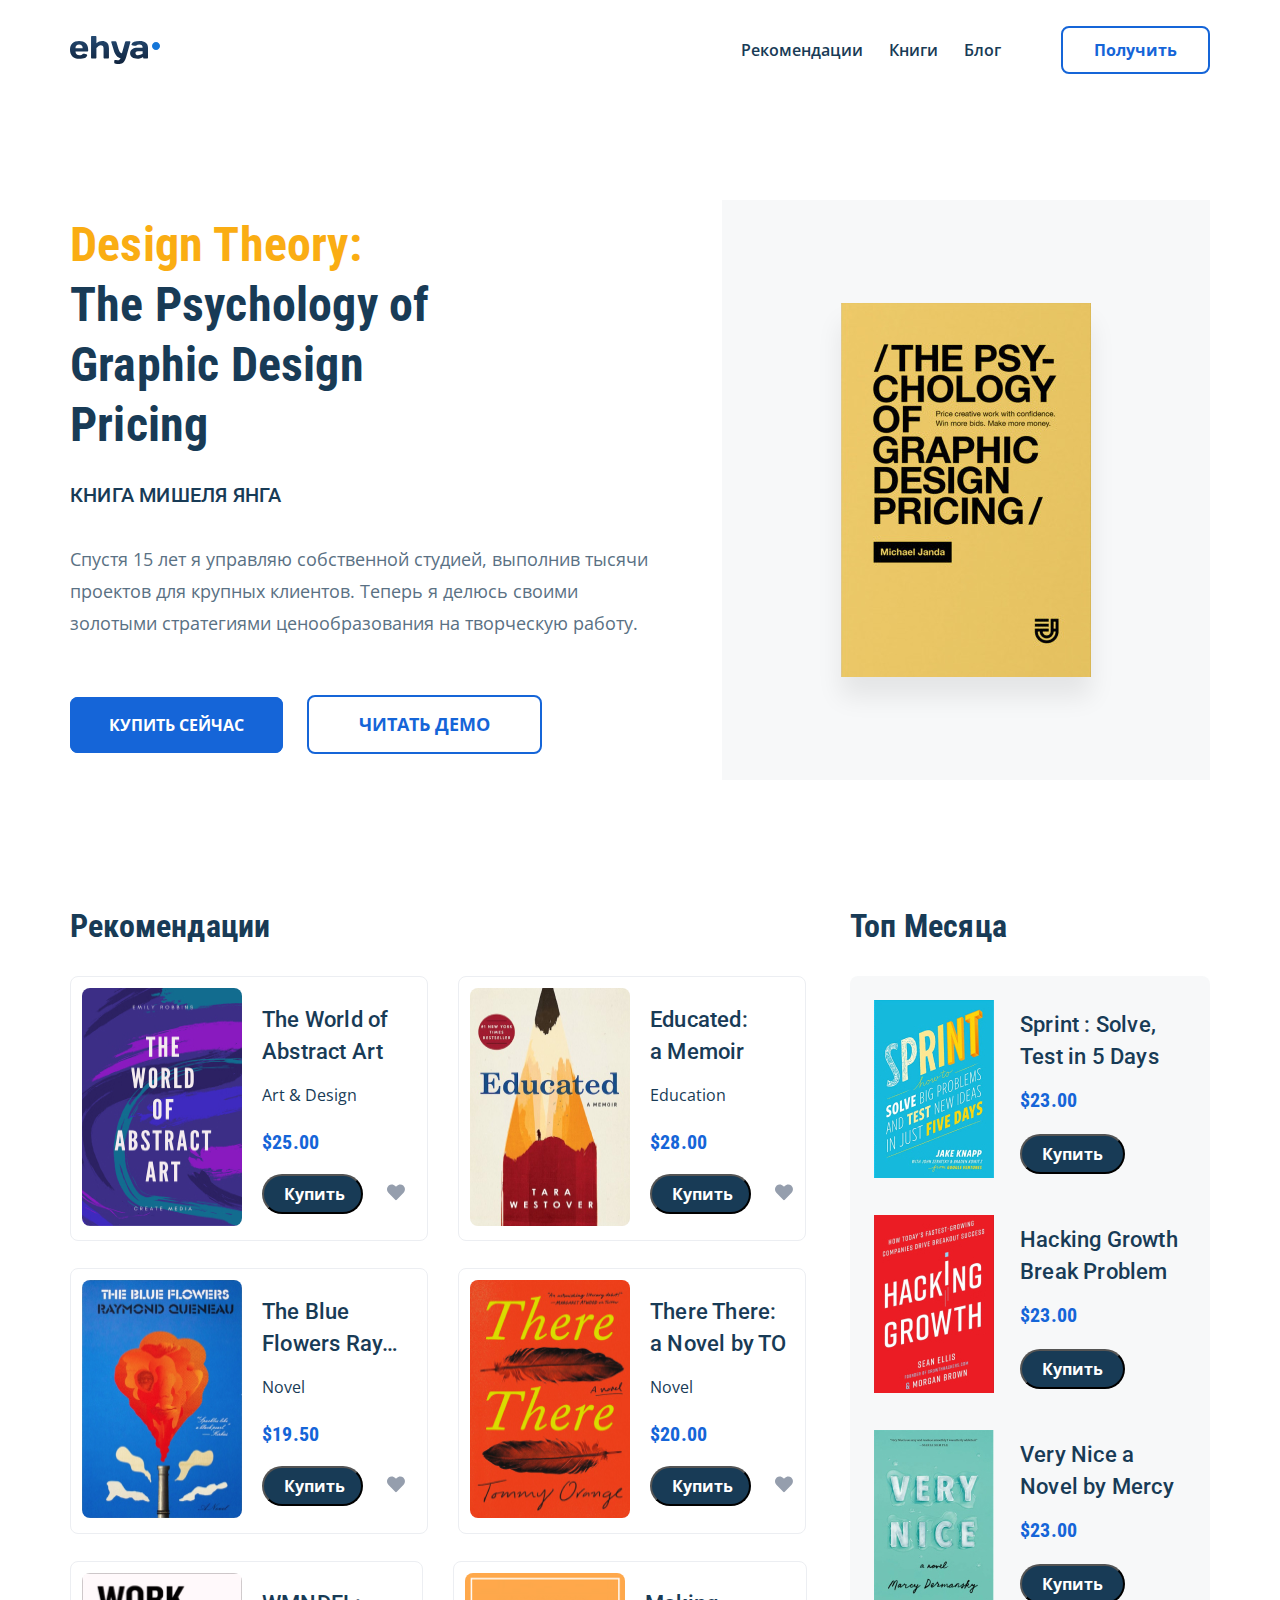
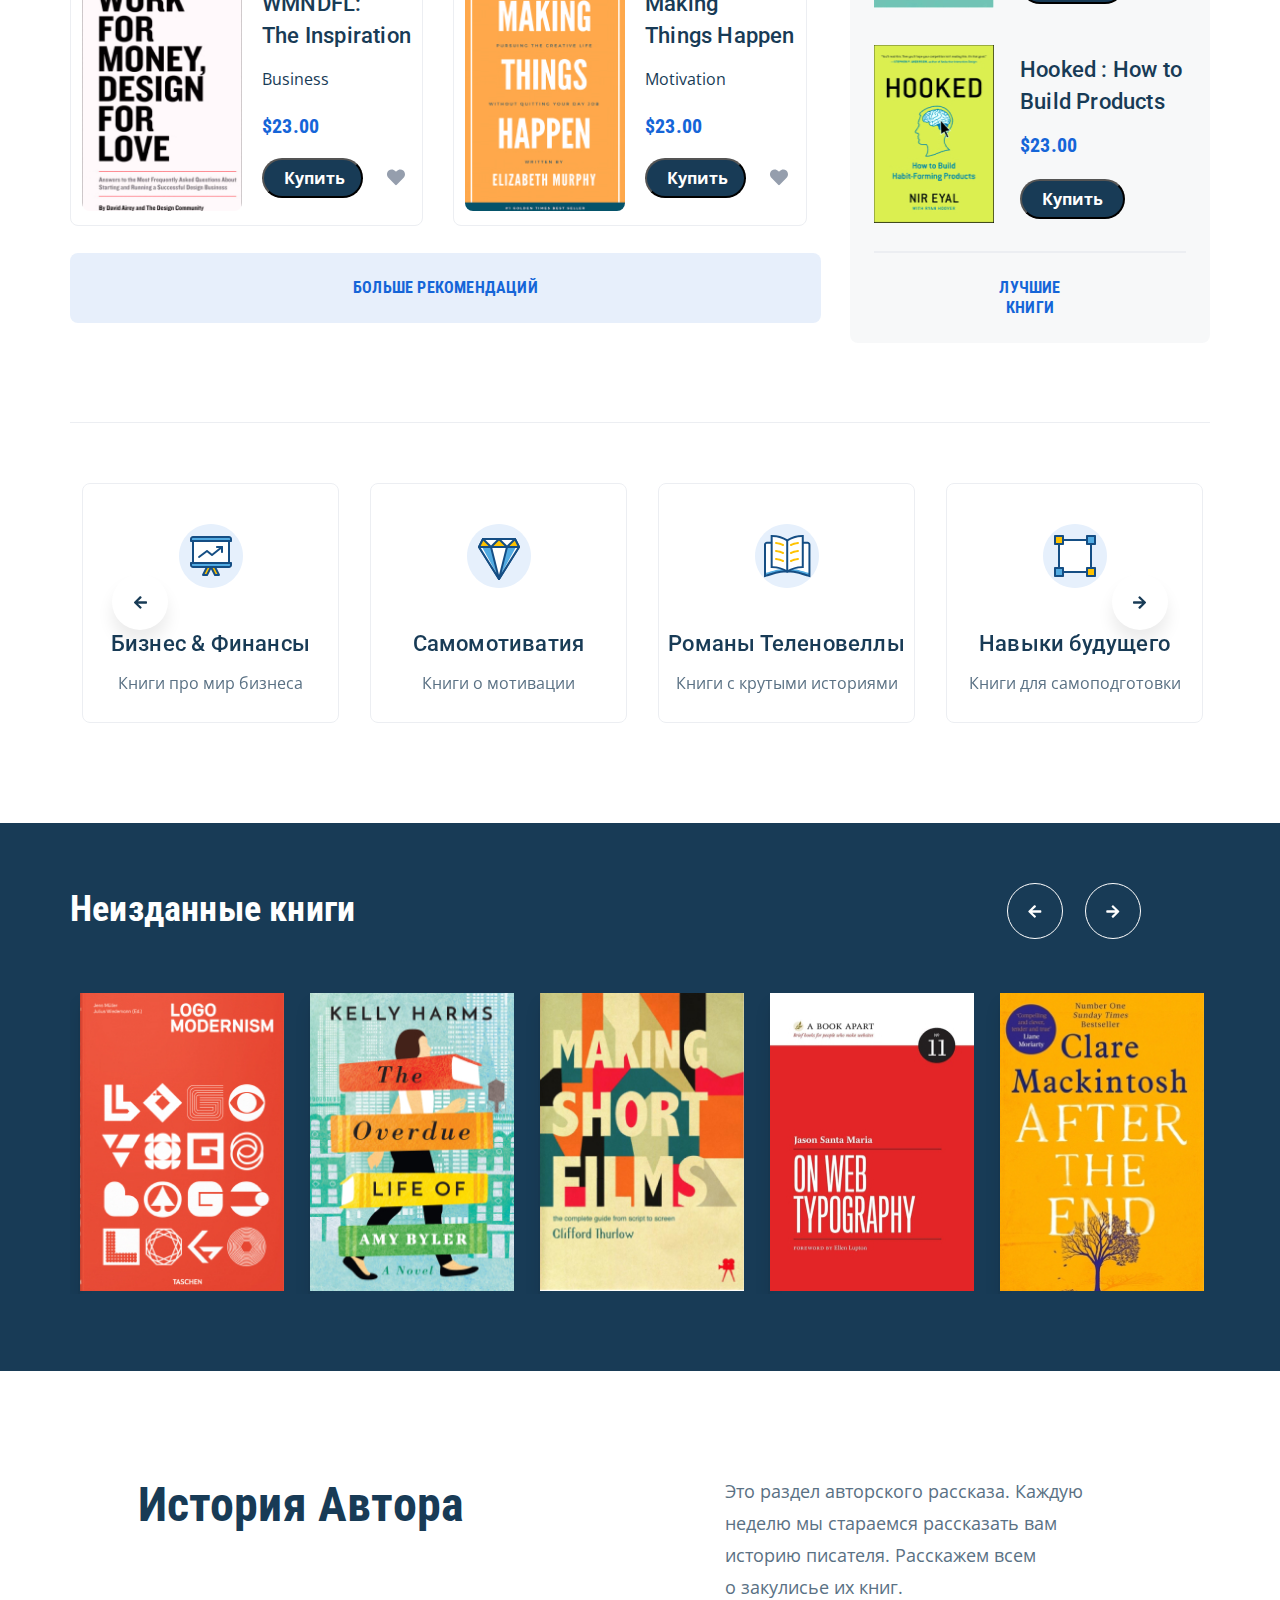
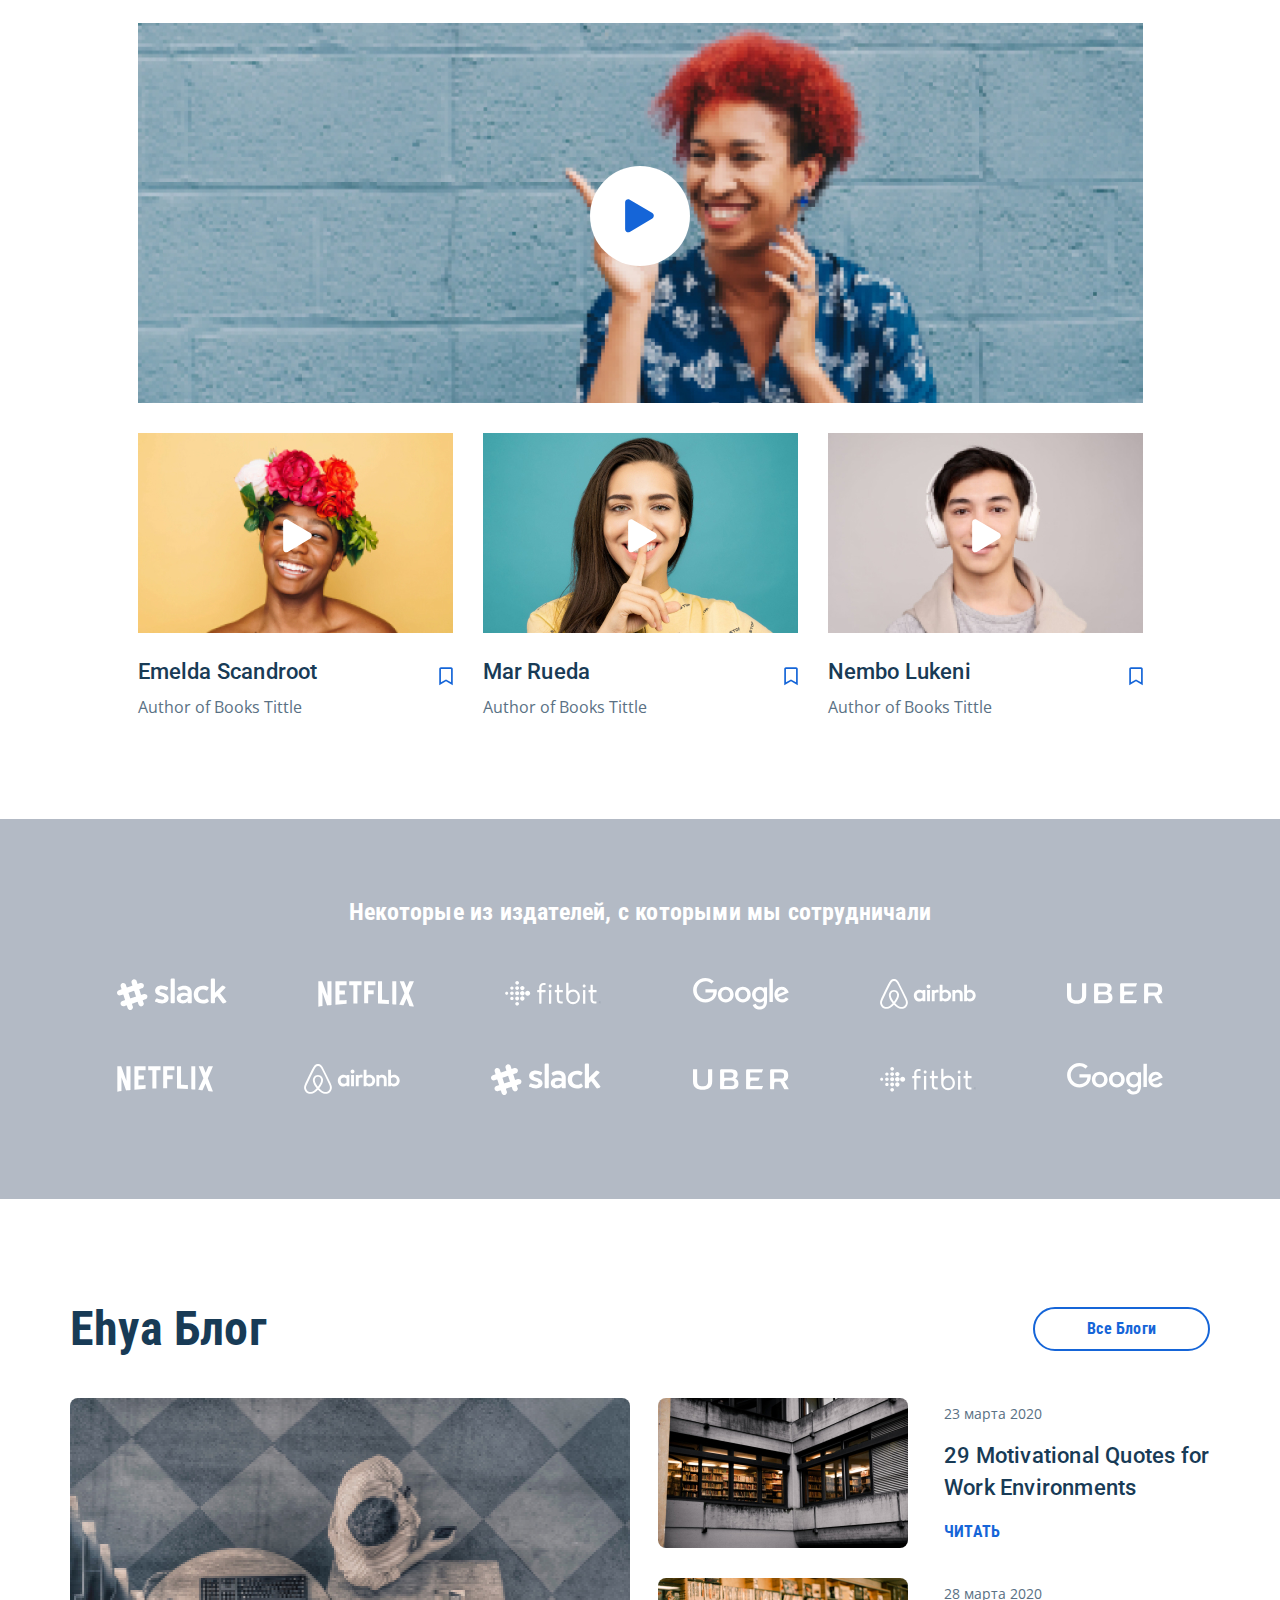
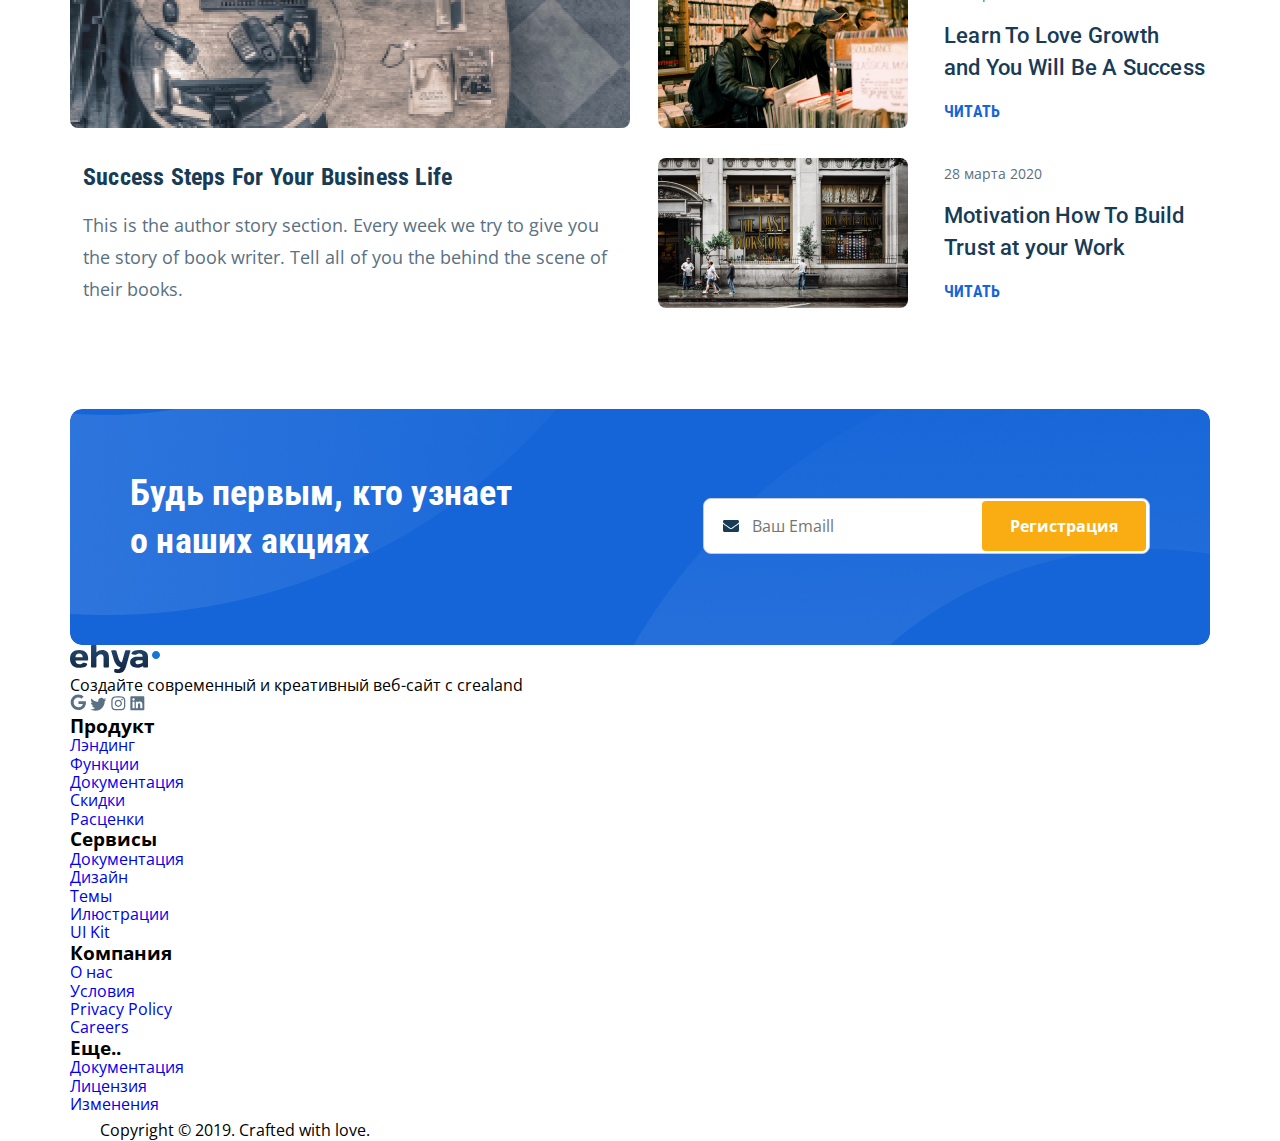
==== commit 73e514ec: "create: разметка для подвала" ====
--- a/index.html
+++ b/index.html
@@ -552,6 +552,103 @@
     </section>
     <!-- /.newsletter -->
 
+    <footer class="footer">
+      <div class="container">
+        <div class="footer__wrapper">
+          <div class="footer__primary">
+            <div class="footer__logo">
+              <img class="footer__logo-image" src="img/logo.svg" alt="Icon: Logo" />
+            </div>
+            <p class="footer__text">Создайте современный и креативный веб-сайт с crealand</p>
+            <div class="footer__icons-box">
+              <img class="footer__icon" src="img/icons/footer/google.svg" alt="Icon: google" />
+              <img class="footer__icon" src="img/icons/footer/twitter.svg" alt="Icon: twitter" />
+              <img class="footer__icon" src="img/icons/footer/instagram.svg" alt="Icon: instagram" />
+              <img class="footer__icon" src="img/icons/footer/linkedin.svg" alt="Icon: linkedin" />
+            </div>
+          </div>
+          <!-- /.footer__primary -->
+          <div class="footer__secondary">
+            <h3 class="footer__list-title">Продукт</h3>
+            <ul class="footer__list">
+              <li class="footer__item">
+                <a class="footer__link" href="#">Лэндинг</a>
+              </li>
+              <li class="footer__item">
+                <a class="footer__link" href="#">Функции</a>
+              </li>
+              <li class="footer__item">
+                <a class="footer__link" href="#">Документация</a>
+              </li>
+              <li class="footer__item">
+                <a class="footer__link" href="#">Скидки</a>
+              </li>
+              <li class="footer__item">
+                <a class="footer__link" href="#">Расценки</a>
+              </li>
+            </ul>
+            <!-- /.footer__list -->
+            <h3 class="footer__list-title">Сервисы</h3>
+            <ul class="footer__list">
+              <li class="footer__item">
+                <a class="footer__link" href="#">Документация</a>
+              </li>
+              <li class="footer__item">
+                <a class="footer__link" href="#">Дизайн</a>
+              </li>
+              <li class="footer__item">
+                <a class="footer__link" href="#">Темы</a>
+              </li>
+              <li class="footer__item">
+                <a class="footer__link" href="#">Илюстрации</a>
+              </li>
+              <li class="footer__item">
+                <a class="footer__link" href="#">UI Kit</a>
+              </li>
+            </ul>
+            <!-- /.footer__list -->
+            <h3 class="footer__list-title">Компания</h3>
+            <ul class="footer__list">
+              <li class="footer__item">
+                <a class="footer__link" href="#">О нас</a>
+              </li>
+              <li class="footer__item">
+                <a class="footer__link" href="#">Условия</a>
+              </li>
+              <li class="footer__item">
+                <a class="footer__link" href="#">Privacy Policy</a>
+              </li>
+              <li class="footer__item">
+                <a class="footer__link" href="#">Careers</a>
+              </li>
+            </ul>
+            <!-- /.footer__list -->
+            <h3 class="footer__list-title">Еще..</h3>
+            <ul class="footer__list">
+              <li class="footer__item">
+                <a class="footer__link" href="#">Документация</a>
+              </li>
+              <li class="footer__item">
+                <a class="footer__link" href="#">Лицензия</a>
+              </li>
+              <li class="footer__item">
+                <a class="footer__link" href="#">Изменения</a>
+              </li>
+            </ul>
+            <!-- /.footer__list -->
+          </div>
+          <!-- /.footer__secondary -->
+          <div class="footer__bottom">
+            <img class="footer__bottom-icon" src="img/icons/footer/heart.svg" alt="Icon: heart" />
+            <span class="footer__bottom-copyright">Copyright © 2019. Crafted with love.</span>
+          </div>
+          <!-- /.footer__bottom -->
+        </div>
+        <!-- /.footer__wrapper -->
+      </div>
+      <!-- /.container -->
+    </footer>
+
     <script src="js/jquery-3.6.0.min.js"></script>
     <script src="js/swiper-bundle.min.js"></script>
     <script src="js/main.js"></script>
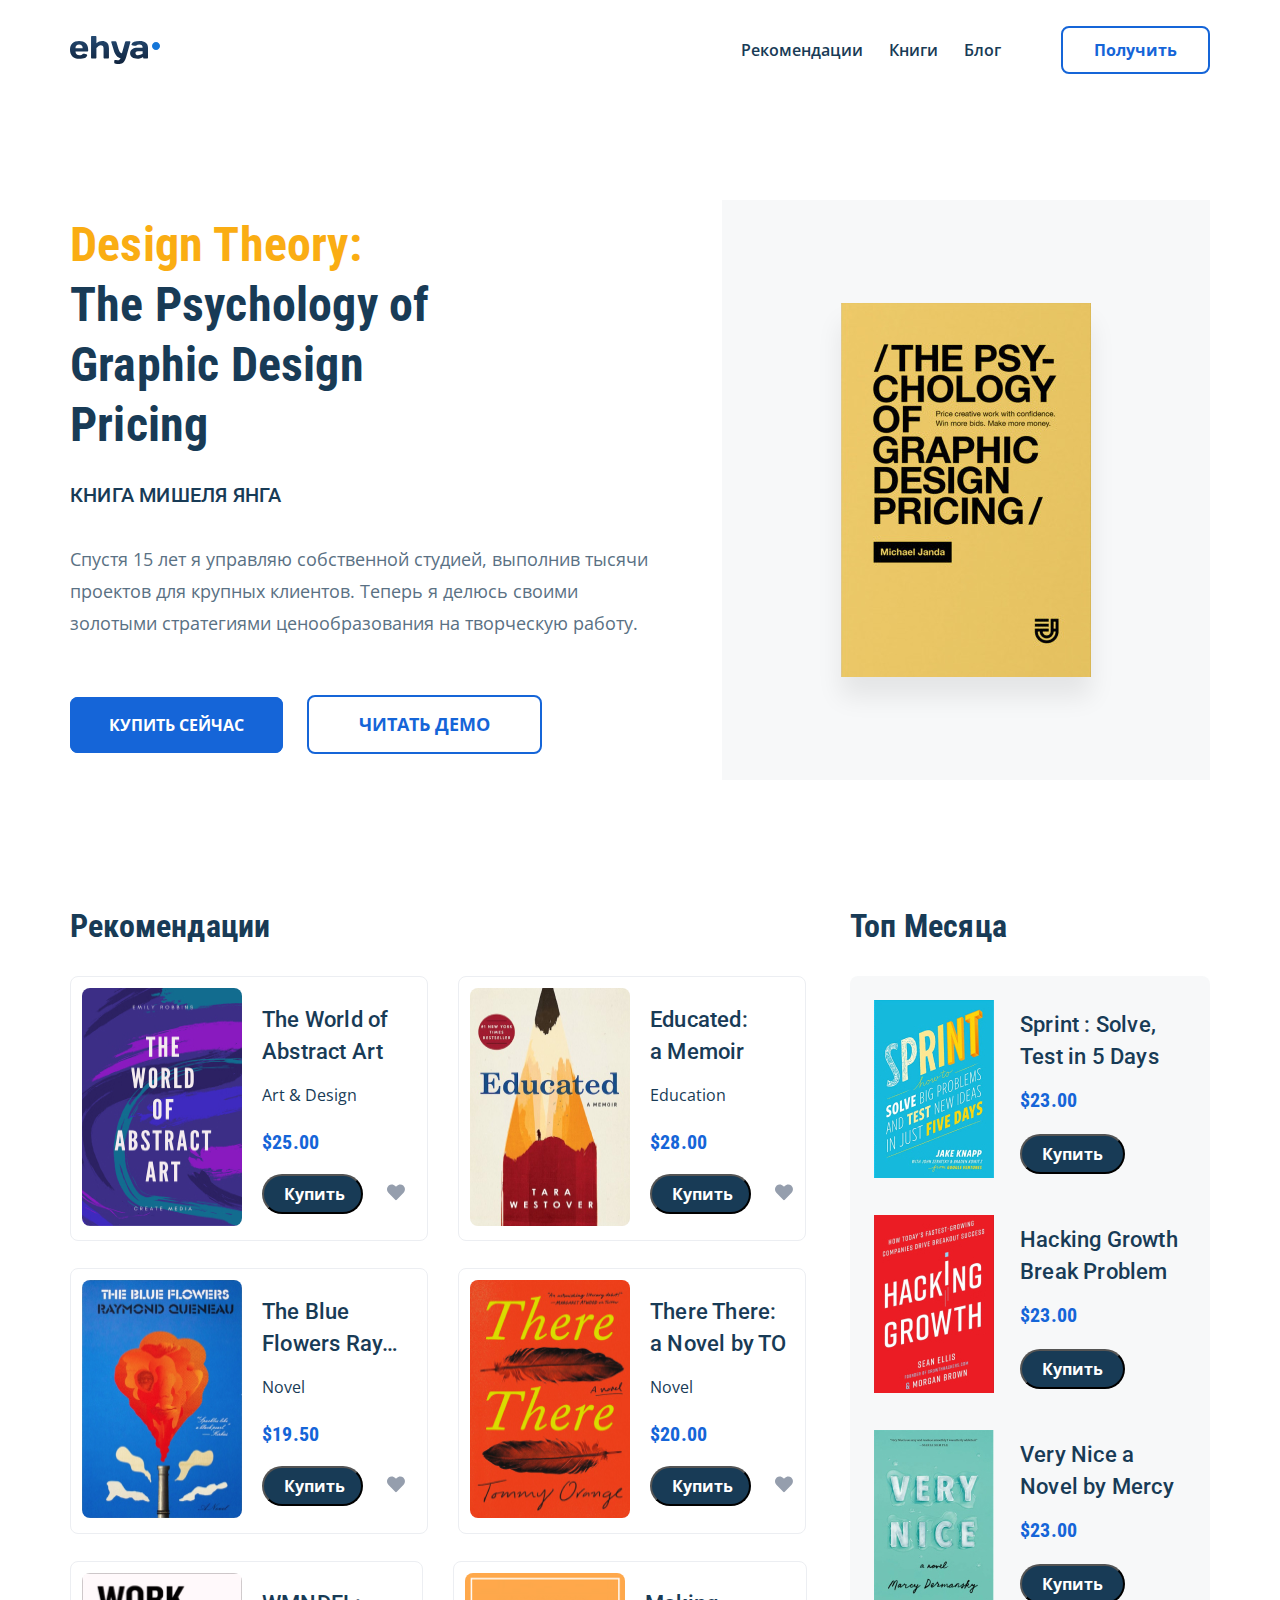
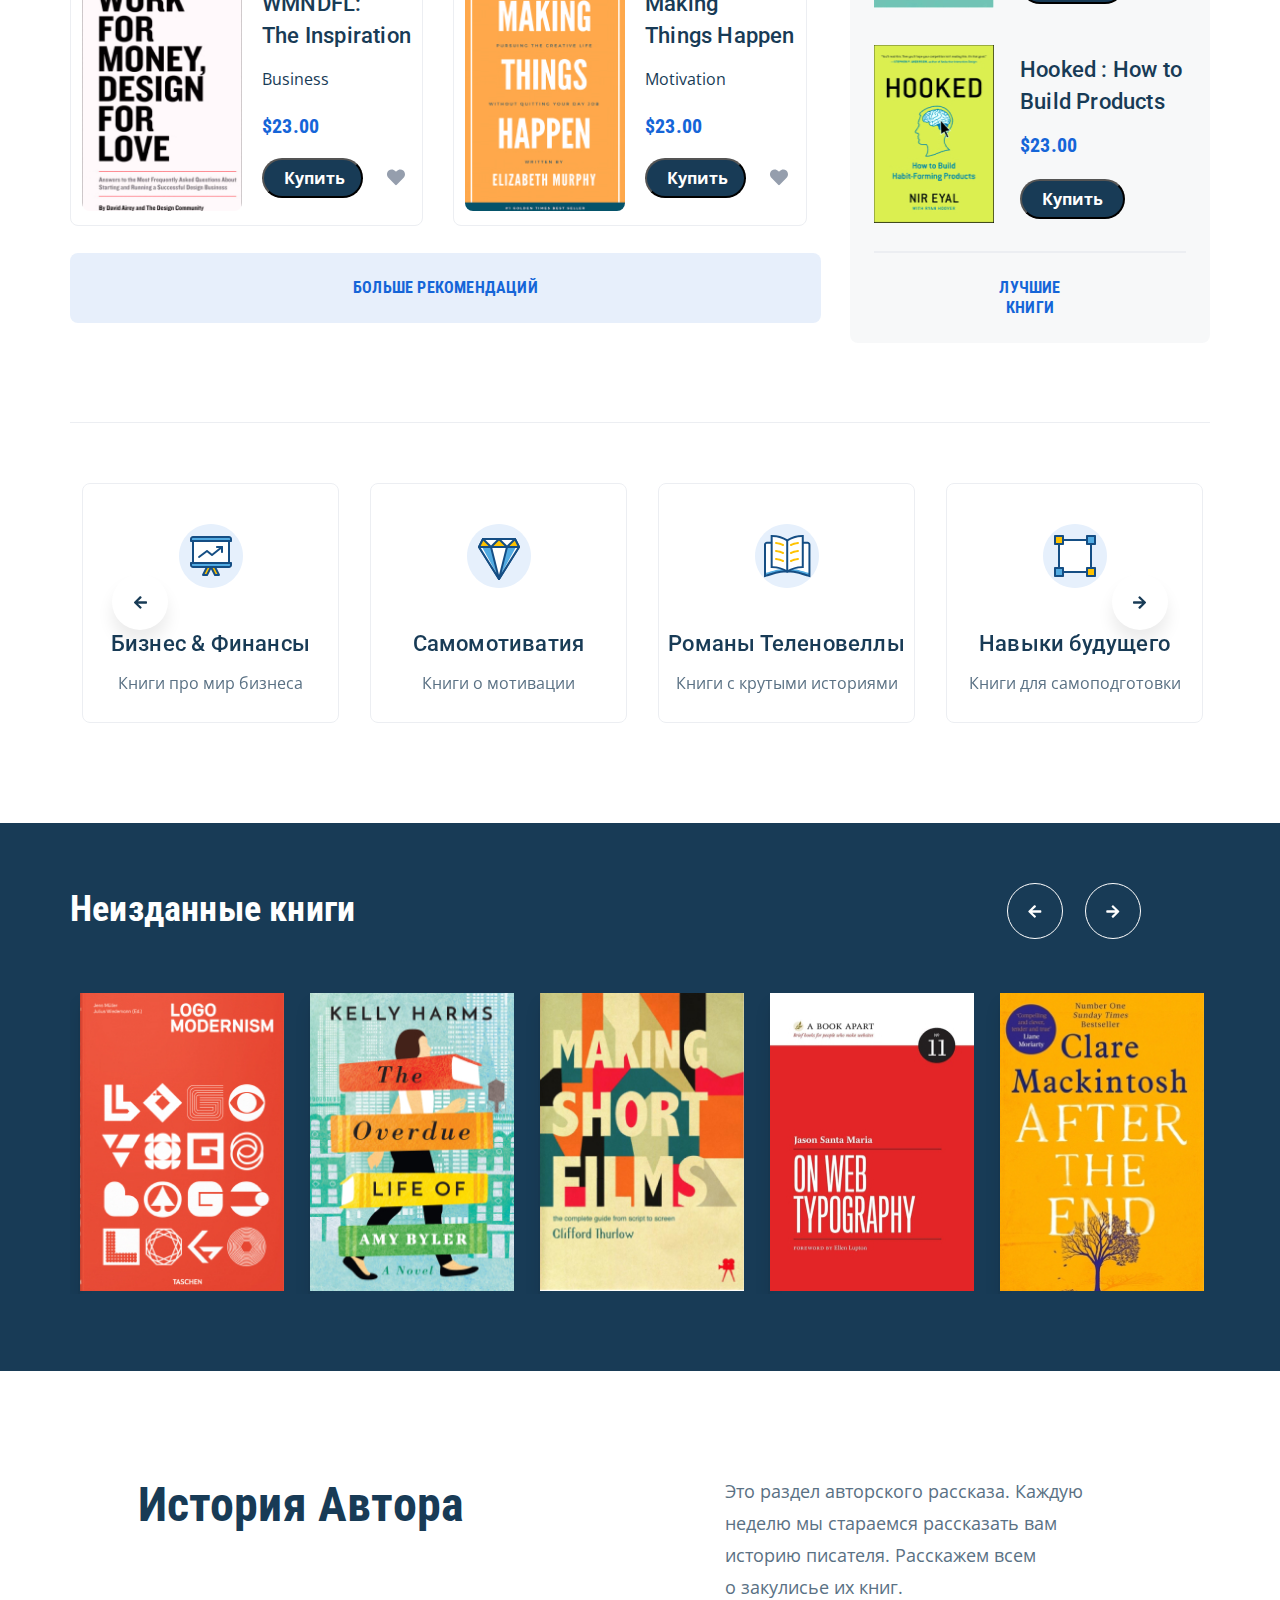
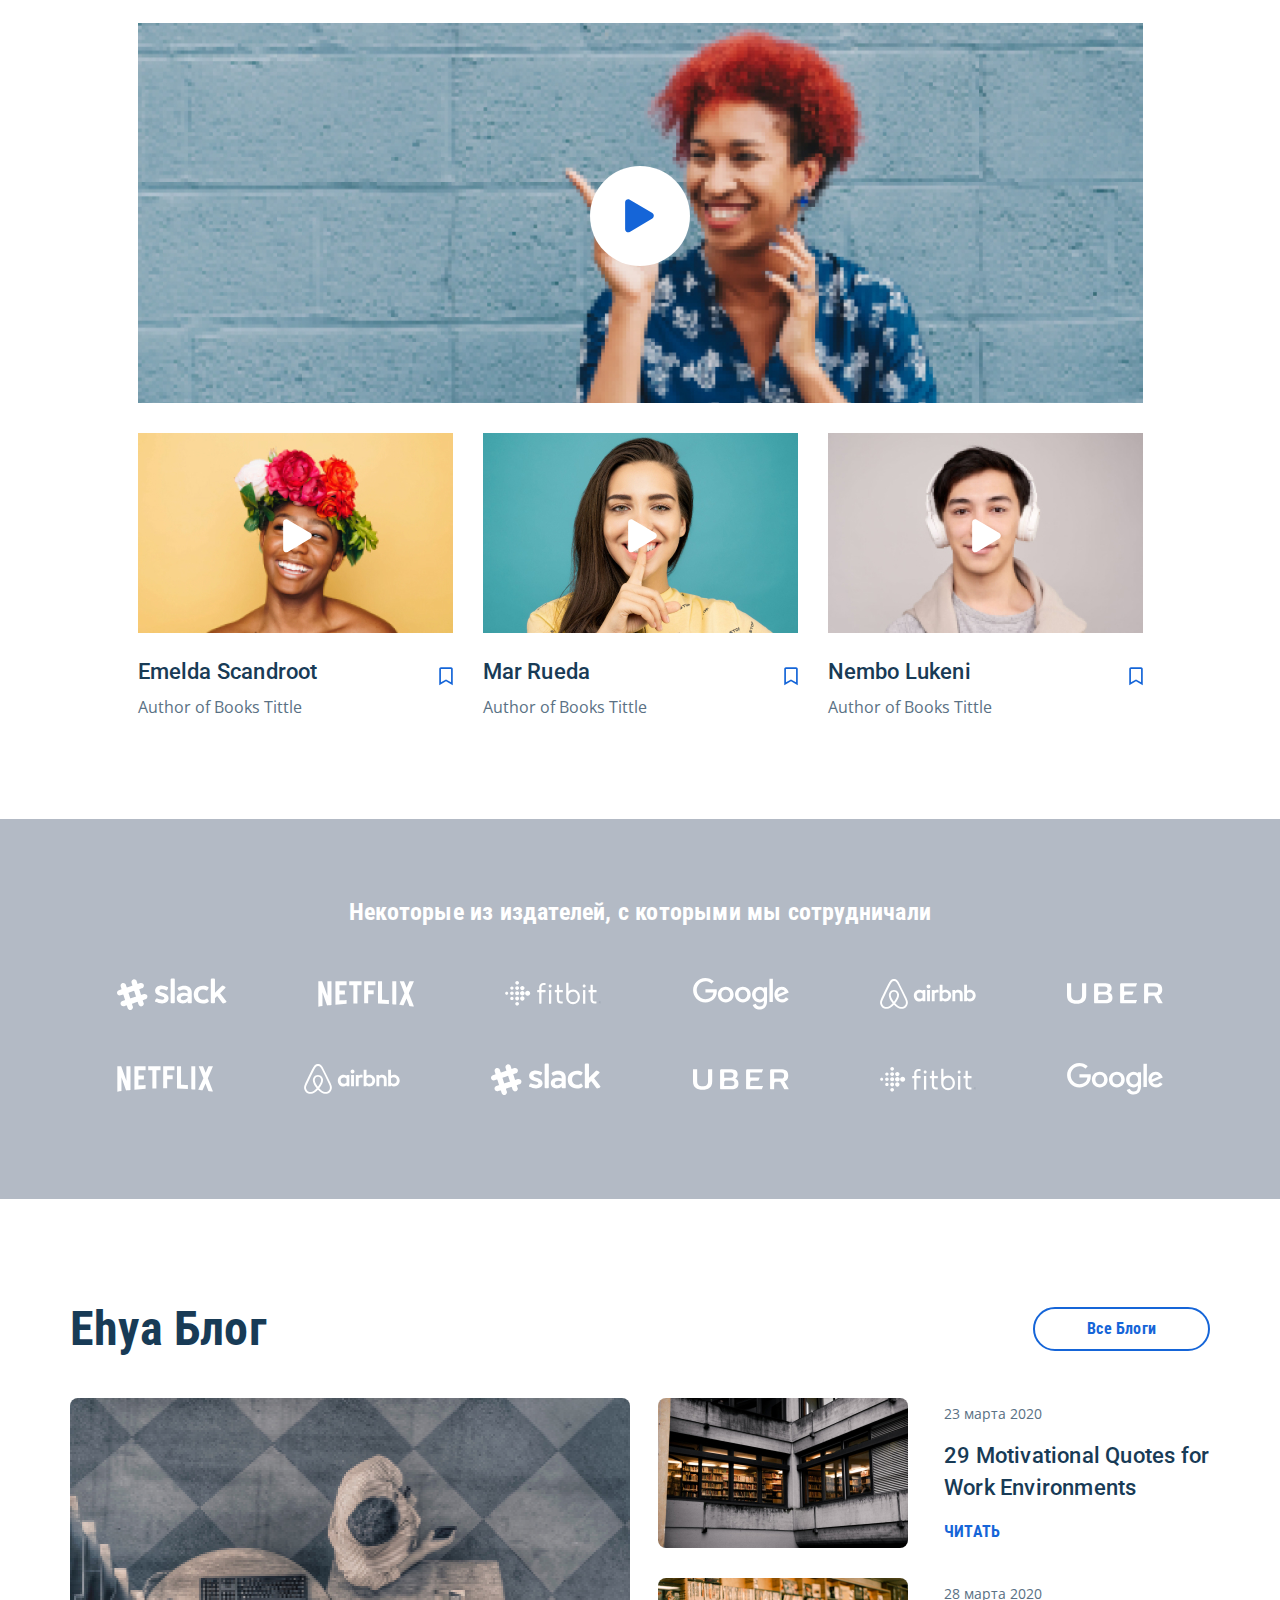
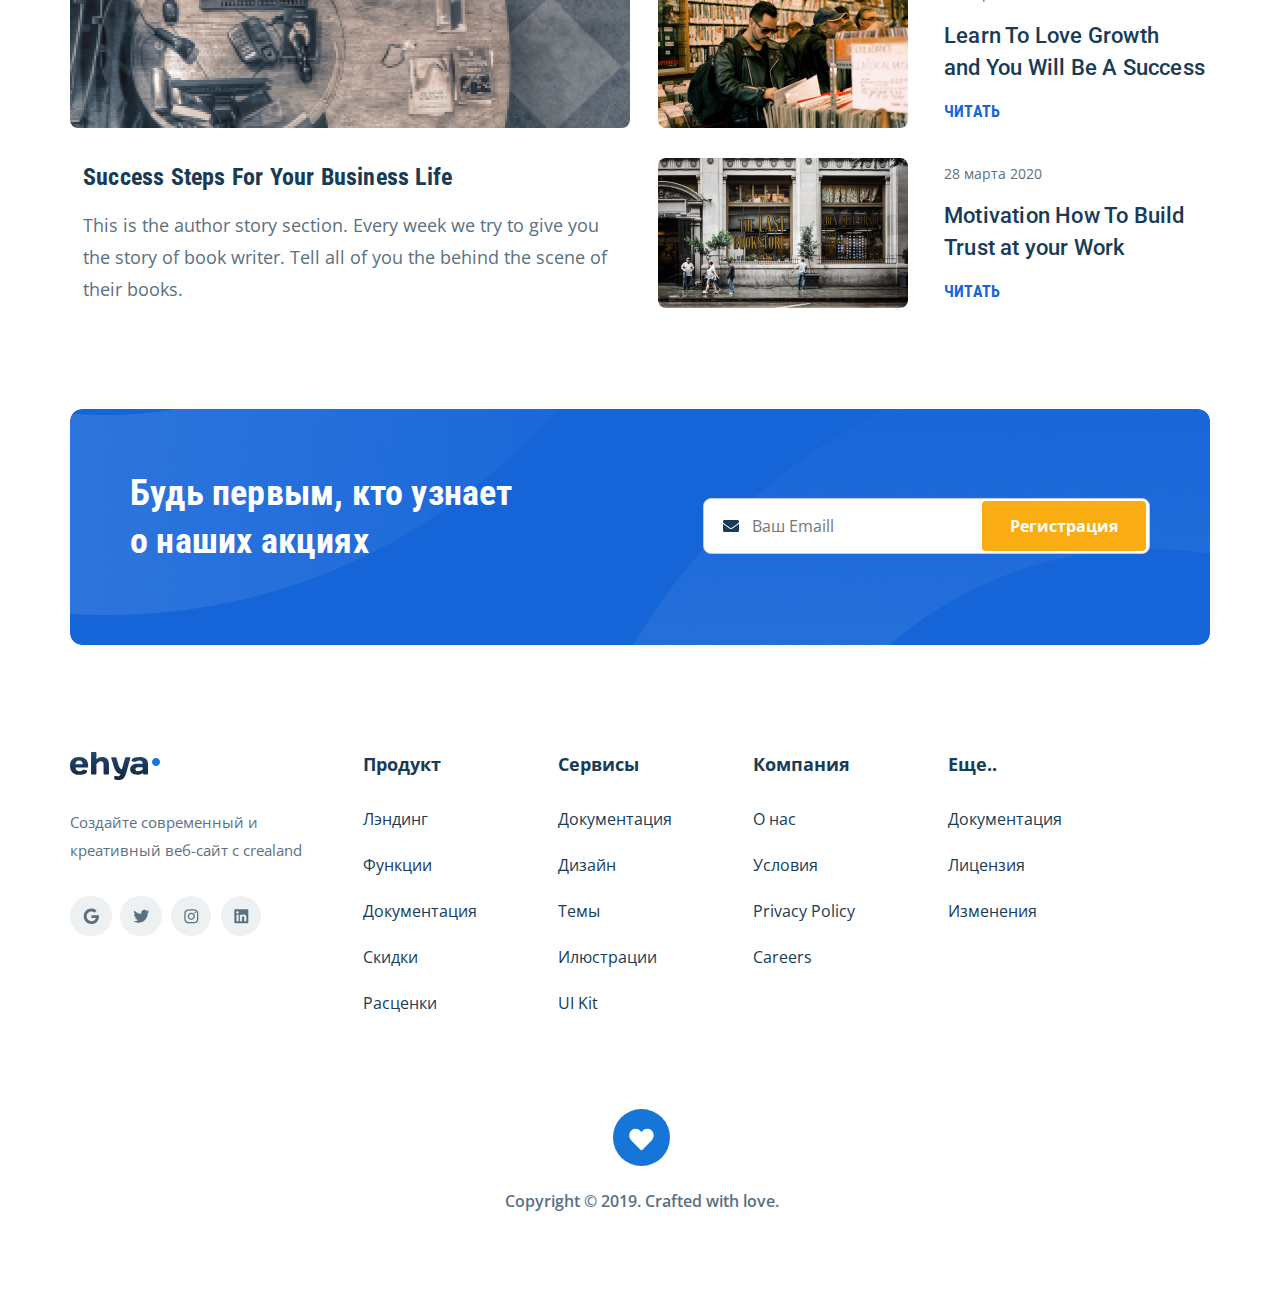
==== commit 0d54c761: "create: footer html css without media" ====
--- a/index.html
+++ b/index.html
@@ -541,7 +541,7 @@
         <div class="newsletter__wrapper">
           <h2 class="newsletter__title">Будь первым, кто узнает о наших акциях</h2>
           <form class="subscribe newsletter__subscribe form" method="POST" action="send.php">
-            <input class="subscribe__input" type="email" placeholder="Ваш Emaill" name="email" required />
+            <input class="subscribe__input" type="email" name="email" placeholder="Ваш Emaill" required />
             <img class="subscribe__input-icon" src="img/icons/mail.svg" alt="Icon: mail" />
             <button class="subscribe__input-button">Регистрация</button>
           </form>
@@ -556,19 +556,36 @@
       <div class="container">
         <div class="footer__wrapper">
           <div class="footer__primary">
-            <div class="footer__logo">
-              <img class="footer__logo-image" src="img/logo.svg" alt="Icon: Logo" />
-            </div>
-            <p class="footer__text">Создайте современный и креативный веб-сайт с crealand</p>
-            <div class="footer__icons-box">
-              <img class="footer__icon" src="img/icons/footer/google.svg" alt="Icon: google" />
-              <img class="footer__icon" src="img/icons/footer/twitter.svg" alt="Icon: twitter" />
-              <img class="footer__icon" src="img/icons/footer/instagram.svg" alt="Icon: instagram" />
-              <img class="footer__icon" src="img/icons/footer/linkedin.svg" alt="Icon: linkedin" />
-            </div>
+            <div class="footer__primary-logo">
+              <img class="footer__primary-image" src="img/logo.svg" alt="Icon: Logo" />
+            </div>
+            <p class="footer__primary-text">Создайте современный и креативный веб-сайт с crealand</p>
+            <ul class="footer__icons">
+              <li class="footer__icons-item">
+                <a class="footer__icons-link" target="_blank" href="https://www.google.ru/">
+                  <img class="footer__icons-image" src="img/icons/footer/google.svg" alt="Icon: google" />
+                </a>
+              </li>
+              <li class="footer__icons-item">
+                <a class="footer__icons-link" target="_blank" href="https://twitter.com/usedesignspace/">
+                  <img class="footer__icons-image" src="img/icons/footer/twitter.svg" alt="Icon: twitter" />
+                </a>
+              </li>
+              <li class="footer__icons-item">
+                <a class="footer__icons-link" target="_blank" href="https://instagram.com/designspace.io/">
+                  <img class="footer__icons-image" src="img/icons/footer/instagram.svg" alt="Icon: instagram" />
+                </a>
+              </li>
+              <li class="footer__icons-item">
+                <a class="footer__icons-link" target="_blank" href="https://ru.linkedin.com/">
+                  <img class="footer__icons-image" src="img/icons/footer/linkedin.svg" alt="Icon: linkedin" />
+                </a>
+              </li>
+            </ul>
+            <!-- /.footer__icons-box -->
           </div>
           <!-- /.footer__primary -->
-          <div class="footer__secondary">
+          <div class="footer__product">
             <h3 class="footer__list-title">Продукт</h3>
             <ul class="footer__list">
               <li class="footer__item">
@@ -588,6 +605,9 @@
               </li>
             </ul>
             <!-- /.footer__list -->
+          </div>
+          <!-- /.footer__product -->
+          <div class="footer__services">
             <h3 class="footer__list-title">Сервисы</h3>
             <ul class="footer__list">
               <li class="footer__item">
@@ -607,6 +627,9 @@
               </li>
             </ul>
             <!-- /.footer__list -->
+          </div>
+          <!-- /.footer__services -->
+          <div class="footer__company">
             <h3 class="footer__list-title">Компания</h3>
             <ul class="footer__list">
               <li class="footer__item">
@@ -623,6 +646,9 @@
               </li>
             </ul>
             <!-- /.footer__list -->
+          </div>
+          <!-- /.footer__company -->
+          <div class="footer__more">
             <h3 class="footer__list-title">Еще..</h3>
             <ul class="footer__list">
               <li class="footer__item">
@@ -637,7 +663,7 @@
             </ul>
             <!-- /.footer__list -->
           </div>
-          <!-- /.footer__secondary -->
+          <!-- /.footer__more -->
           <div class="footer__bottom">
             <img class="footer__bottom-icon" src="img/icons/footer/heart.svg" alt="Icon: heart" />
             <span class="footer__bottom-copyright">Copyright © 2019. Crafted with love.</span>
--- a/css/style.css
+++ b/css/style.css
@@ -1,2 +1,2 @@
-*{-webkit-box-sizing:border-box;box-sizing:border-box}body{font-family:'Open Sans', sans-serif}ul{margin:0;padding:0}li{list-style-type:none;margin:0}h1,h2,h3,h4,h5,p{margin:0}a{text-decoration:none}.container{max-width:1140px;margin:auto}.button{border:2px solid #1565D8;border-radius:8px;color:#1565D8;text-align:center;background-color:#fff;cursor:pointer}.title{font-family:Roboto Condensed;font-weight:bold;color:#183B56}.header{background-color:#fff;padding-bottom:69px}.header__mobile-menu{display:none}.header__wrapper{display:-webkit-box;display:-ms-flexbox;display:flex;-webkit-box-align:center;-ms-flex-align:center;align-items:center;-webkit-box-pack:justify;-ms-flex-pack:justify;justify-content:space-between;padding:26px 0}.header__logo{width:90px;height:28px}.header__logo-image{width:100%;height:100%}.header__navbar{display:-webkit-box;display:-ms-flexbox;display:flex;-webkit-box-align:center;-ms-flex-align:center;align-items:center}.header__menu{margin-left:auto}.header__menu-list{display:-webkit-box;display:-ms-flexbox;display:flex;-webkit-box-align:center;-ms-flex-align:center;align-items:center;-webkit-box-pack:justify;-ms-flex-pack:justify;justify-content:space-between;width:260px}.header__menu-link{color:#183B56}.header__menu-item{font-family:Open Sans;font-style:normal;font-weight:600;font-size:16px;line-height:22px;text-align:center}.header__button{max-width:150px;min-height:48px;font-family:Open Sans;font-style:normal;font-weight:bold;font-size:16px;line-height:22px;text-align:center;color:#1565D8;margin-left:60px;padding:10px 31px}.main{padding-bottom:96px}.main__wrapper{display:-webkit-box;display:-ms-flexbox;display:flex;-webkit-box-pack:justify;-ms-flex-pack:justify;justify-content:space-between;-webkit-box-align:center;-ms-flex-align:center;align-items:center}.main__info{padding:46px 0 56px}.main__title{max-width:443px;min-height:180px;font-style:normal;font-size:48px;line-height:60px;letter-spacing:0.2px;color:#183B56;margin-bottom:28px}.main__title-yellow{color:#FAAD13}.main__subtitle{max-width:215px;min-height:24px;font-family:Roboto;font-style:normal;font-weight:500;font-size:20px;line-height:24px;letter-spacing:0.2px;text-transform:uppercase;color:#183B56;margin-bottom:36px}.main__text{max-width:585px;min-height:96px;font-family:Open Sans;font-style:normal;font-weight:normal;font-size:18px;line-height:32px;color:#5A7184;margin-bottom:56px}.main__button-buy{max-width:217px;min-height:58px;font-style:normal;font-weight:bold;font-size:16px;line-height:22px;text-align:center;color:#fff;padding:15px 37px;background-color:#1565D8;margin-right:20px;text-transform:uppercase}.main__button-read{max-width:237px;min-height:58px;font-style:normal;font-weight:bold;font-size:18px;line-height:25px;text-align:center;color:#1565D8;padding:15px 50px;text-transform:uppercase}.main__cover{position:relative;width:488px;height:580px;background:rgba(179,186,197,0.1)}.main__cover-image{position:absolute;top:50%;left:50%;-webkit-transform:translate(-50%, -50%);transform:translate(-50%, -50%);width:250px;height:374px;background-image:url(../img/book-image.jpg);background-size:cover;background-position:center center;background-repeat:no-repeat;-webkit-box-shadow:0px 20px 24px rgba(0,0,0,0.08);box-shadow:0px 20px 24px rgba(0,0,0,0.08)}.recomendation{padding-bottom:79px}.recomendation__wrapper{display:-webkit-box;display:-ms-flexbox;display:flex}.recomendation__title{font-family:Roboto Condensed;font-style:normal;font-weight:bold;font-size:32px;line-height:40px;letter-spacing:0.2px;color:#183B56;margin-bottom:30px}.recomendation__cards{display:-webkit-box;display:-ms-flexbox;display:flex;-ms-flex-wrap:wrap;flex-wrap:wrap}.recomendation__card{display:-webkit-box;display:-ms-flexbox;display:flex;-webkit-box-align:center;-ms-flex-align:center;align-items:center;-webkit-box-pack:justify;-ms-flex-pack:justify;justify-content:space-between;max-width:358px;min-height:260px;border:1px solid #ECEEF2;border-radius:8px;padding:11px;margin:0 30px 27px 0}.recomendation__card-image img{width:160px;height:238px;border-radius:8px}.recomendation__card-info{margin-left:20px}.recomendation__card-title{font-family:Roboto;font-style:normal;font-weight:500;font-size:22px;line-height:32px;letter-spacing:0.2px;color:#183B56;margin-bottom:16px}.recomendation__card-subtitle{font-family:Open Sans;font-style:normal;font-weight:normal;font-size:16px;line-height:22px;color:#183B56;margin-bottom:24px}.recomendation__card-price{font-family:Roboto Condensed;font-style:normal;font-weight:bold;font-size:20px;line-height:24px;letter-spacing:0.2px;color:#1565D8;margin-bottom:20px}.recomendation__card-button{max-width:101px;min-height:36px;background-color:#183B56;font-family:Open Sans;font-style:normal;font-weight:bold;font-size:16px;line-height:22px;text-align:center;color:#FFFFFF;border-radius:20px;padding:7px 20px;cursor:pointer}.recomendation__card-cover{display:-webkit-box;display:-ms-flexbox;display:flex;-webkit-box-align:center;-ms-flex-align:center;align-items:center;-webkit-box-pack:justify;-ms-flex-pack:justify;justify-content:space-between;width:144px}.recomendation__card-icon{cursor:pointer}.recomendation__button-more{font-family:Roboto Condensed;font-style:normal;font-weight:bold;font-size:16px;line-height:20px;text-align:center;letter-spacing:0.2px;color:#1565D8;padding:25px 283px;text-transform:uppercase;background-color:rgba(21,101,216,0.1);border:none;border-radius:8px;cursor:pointer}.recomendation__boxes{background-color:rgba(179,186,197,0.1);border-radius:8px 8px 0 0;padding:24px}.recomendation__boxes-line{width:312px;height:1px;display:block;border:1px solid #ECEEF2;margin:auto}.recomendation__boxes-container{background-color:rgba(179,186,197,0.1);border-radius:0 0 8px 8px}.recomendation__box{display:-webkit-box;display:-ms-flexbox;display:flex;-webkit-box-align:center;-ms-flex-align:center;align-items:center;width:312px;height:182px;margin-bottom:33px}.recomendation__box:last-child{margin-bottom:0}.recomendation__box-image img{width:120px;height:178px}.recomendation__box-info{padding:8px 0;margin-left:26px}.recomendation__box-title{font-family:Roboto;font-style:normal;font-weight:500;font-size:22px;line-height:32px;letter-spacing:0.2px;color:#183B56;margin-bottom:15px}.recomendation__box-price{font-family:Roboto Condensed;font-style:normal;font-weight:bold;font-size:20px;line-height:24px;letter-spacing:0.2px;color:#1565D8;margin-bottom:22px}.recomendation__box-button{font-family:Open Sans;font-style:normal;font-weight:bold;font-size:16px;line-height:22px;text-align:center;color:#FFFFFF;background:#183B56;border-radius:20px;padding:7px 20px;cursor:pointer}.recomendation__top-link{display:block;font-family:Roboto Condensed;font-style:normal;font-weight:bold;font-size:16px;line-height:20px;text-align:center;letter-spacing:0.2px;color:#1565D8;text-transform:uppercase;padding:25px 124px}.genre{position:relative;padding-bottom:100px}.genre-line{display:block;width:100%;height:1px;background-color:#ECEEF2;margin-bottom:60px}.genre__card{display:-webkit-box;display:-ms-flexbox;display:flex;-webkit-box-orient:vertical;-webkit-box-direction:normal;-ms-flex-direction:column;flex-direction:column;-webkit-box-align:center;-ms-flex-align:center;align-items:center;width:257px;height:240px;background-color:#fff;border:1px solid #ECEEF2;border-radius:8px;padding:40px 0px 30px}.genre__card-icon{width:64px;height:64px;margin-bottom:40px}.genre__card-title{font-family:Roboto;font-style:normal;font-weight:500;font-size:22px;line-height:32px;text-align:center;letter-spacing:0.2px;color:#183B56;margin-bottom:12px}.genre__card-subtitle{font-family:Open Sans;font-style:normal;font-weight:normal;font-size:16px;line-height:22px;text-align:center;color:#5A7184}.genre__button{position:absolute;top:38%;-webkit-transform:translateY(-50%);transform:translateY(-50%);z-index:99;width:56px;height:56px;border:none;border-radius:50%;background-color:#fff;cursor:pointer;-webkit-box-shadow:0px 12px 16px rgba(0,0,0,0.08);box-shadow:0px 12px 16px rgba(0,0,0,0.08);background-repeat:no-repeat;background-size:14px;background-position:center}.genre__button-next{right:140px;background-image:url(../img/icons/arrow-right.svg);-webkit-transform:translateX(50%);transform:translateX(50%)}.genre__button-prev{left:140px;background-image:url(../img/icons/arrow-left.svg);-webkit-transform:translateX(-50%);transform:translateX(-50%)}.genre__swiper-slide{margin-right:3px}.unreleased{position:relative;background-color:#183B56;padding:62px 0 77px}.unreleased__title{font-family:Roboto Condensed;font-style:normal;font-weight:bold;font-size:36px;line-height:48px;letter-spacing:0.2px;color:#fff;margin-bottom:60px}.unreleased__swiper-slide{margin-right:2px;-webkit-box-shadow:0px 12px 16px rgba(0,0,0,0.08);box-shadow:0px 12px 16px rgba(0,0,0,0.08)}.unreleased__swiper-image{width:204px;height:298px}.unreleased__button{position:absolute;top:11%;-webkit-transform:translateY(-50%);transform:translateY(-50%);z-index:99;width:56px;height:56px;border:1px solid #fff;border-radius:50%;background-color:transparent;cursor:pointer;background-repeat:no-repeat;background-size:14px;background-position:center}.unreleased__button-prev{right:245px;background-image:url(../img/icons/arrow-white-left.svg);-webkit-transform:translateX(50%);transform:translateX(50%)}.unreleased__button-next{right:167px;background-image:url(../img/icons/arrow-white-right.svg);-webkit-transform:translateX(50%);transform:translateX(50%)}.author{padding:104px 0 100px}.author__container{width:1005px;margin:auto}.author__text{display:-webkit-box;display:-ms-flexbox;display:flex;-webkit-box-align:start;-ms-flex-align:start;align-items:flex-start;-webkit-box-pack:justify;-ms-flex-pack:justify;justify-content:space-between}.author__title{font-family:Roboto Condensed;font-style:normal;font-weight:bold;font-size:48px;line-height:60px;letter-spacing:0.2px;color:#183B56}.author__subtitle{width:383px;font-family:Open Sans;font-style:normal;font-weight:normal;font-size:18px;line-height:32px;color:#5A7184;margin-right:35px}.author__wrapper{margin-top:20px}.author__primary{position:relative}.author__primary-image{width:1005px;height:380px;margin-bottom:26px}.author__primary-button{position:absolute;width:100px;height:100px;top:47%;right:50%;-webkit-transform:translate(50%, -50%);transform:translate(50%, -50%);z-index:99;border:none;border-radius:50%;background-color:#fff;background-image:url(../img/icons/play-blue.svg);background-repeat:no-repeat;background-position:center;background-size:30px;cursor:pointer}.author__secondary{position:relative;display:-webkit-box;display:-ms-flexbox;display:flex;-webkit-box-align:center;-ms-flex-align:center;align-items:center;-webkit-box-pack:justify;-ms-flex-pack:justify;justify-content:space-between}.author__secondary-card{width:315px;height:286px;margin-right:30px}.author__secondary-image{width:315px;height:200px;margin-bottom:20px}.author__secondary-cover{display:-webkit-box;display:-ms-flexbox;display:flex;-webkit-box-align:center;-ms-flex-align:center;align-items:center;-webkit-box-pack:justify;-ms-flex-pack:justify;justify-content:space-between}.author__secondary-title{font-family:Roboto;font-style:normal;font-weight:500;font-size:22px;line-height:32px;letter-spacing:0.2px;color:#183B56;margin-bottom:8px}.author__secondary-icon{cursor:pointer}.author__secondary-subtitle{font-family:Open Sans;font-style:normal;font-weight:normal;font-size:16px;line-height:22px;color:#5A7184}.author__button{position:absolute;width:100px;height:100px;top:36%;right:50%;-webkit-transform:translate(50%, -50%);transform:translate(50%, -50%);z-index:99;border:none;border-radius:50%;background-color:transparent;background-repeat:no-repeat;background-position:center;background-size:30px;cursor:pointer}.author__button-first{background-image:url(../img/icons/play-white.svg);left:60px}.author__button-second{background-image:url(../img/icons/play-white.svg);right:500px}.author__button-third{background-image:url(../img/icons/play-white.svg);right:156px}.cooperation{background-color:#B3BAC5;padding:77px 0 100px}.cooperation__title{font-family:Roboto Condensed;font-style:normal;font-weight:bold;font-size:24px;line-height:32px;text-align:center;letter-spacing:0.2px;color:#FFFFFF;margin-bottom:50px}.cooperation__wrapper{display:-webkit-box;display:-ms-flexbox;display:flex;-webkit-box-orient:vertical;-webkit-box-direction:normal;-ms-flex-direction:column;flex-direction:column;width:1046px;margin:0 auto}.cooperation__list{display:-webkit-box;display:-ms-flexbox;display:flex;-webkit-box-align:center;-ms-flex-align:center;align-items:center;-webkit-box-pack:justify;-ms-flex-pack:justify;justify-content:space-between;margin-bottom:50px}.cooperation__list:last-child{margin-bottom:0}.blog{padding:100px 0 71px}.blog__top{display:-webkit-box;display:-ms-flexbox;display:flex;-webkit-box-align:center;-ms-flex-align:center;align-items:center;-webkit-box-pack:justify;-ms-flex-pack:justify;justify-content:space-between;margin-bottom:39px}.blog__title{font-family:Roboto Condensed;font-style:normal;font-weight:bold;font-size:48px;line-height:60px;letter-spacing:0.2px;color:#183B56}.blog__button{font-family:Roboto Condensed;font-style:normal;font-weight:bold;font-size:16px;line-height:20px;text-align:center;letter-spacing:0.2px;color:#1565D8;background-color:#fff;border:2px solid #1565D8;border-radius:22px;cursor:pointer;padding:10px 52px}.blog__wrapper{display:-webkit-box;display:-ms-flexbox;display:flex;-webkit-box-pack:justify;-ms-flex-pack:justify;justify-content:space-between}.blog__primary{width:560px;height:504px}.blog__primary-image{width:100%;height:330px;border-radius:8px;margin-bottom:30px}.blog__primary-title{font-family:Roboto Condensed;font-style:normal;font-weight:bold;font-size:24px;line-height:32px;letter-spacing:0.2px;color:#183B56;margin-bottom:16px;margin-left:13px}.blog__primary-text{font-family:Open Sans;font-style:normal;font-weight:normal;font-size:18px;line-height:32px;color:#5A7184;max-width:536px;margin-left:13px}.blog__box{display:-webkit-box;display:-ms-flexbox;display:flex;-webkit-box-align:center;-ms-flex-align:center;align-items:center;width:552px;height:150px;margin-bottom:30px}.blog__box-image{width:250px;height:150px;border-radius:8px;margin-right:36px}.blog__box-date{display:block;font-family:Open Sans;font-style:normal;font-weight:normal;font-size:14px;line-height:20px;color:#5A7184;margin-bottom:16px}.blog__box-title{font-family:Roboto;font-style:normal;font-weight:500;font-size:22px;line-height:32px;letter-spacing:0.2px;color:#183B56;margin-bottom:18px}.blog__box-link{font-family:Roboto Condensed;font-style:normal;font-weight:bold;font-size:16px;line-height:20px;letter-spacing:0.2px;color:#1665D8;text-transform:uppercase}.newsletter__title{max-width:393px;font-family:Roboto Condensed;font-style:normal;font-weight:bold;font-size:36px;line-height:48px;letter-spacing:0.2px;color:#FFFFFF}.newsletter__wrapper{display:-webkit-box;display:-ms-flexbox;display:flex;-webkit-box-align:center;-ms-flex-align:center;align-items:center;-webkit-box-pack:justify;-ms-flex-pack:justify;justify-content:space-between;background:#1565D8;border-radius:12px;padding:60px 60px 80px;background-image:url(../img/newsletter-bg.jpg)}.subscribe{position:relative}.subscribe__input{width:447px;height:56px;background:#FFFFFF;border:1px solid #C3CAD9;border-radius:8px;outline:none;margin-top:18px;padding-left:48px;padding-right:178px}.subscribe__input-icon{position:absolute;top:63%;left:20px;-webkit-transform:translateY(-50%);transform:translateY(-50%);width:16px;height:18px;z-index:99}.subscribe__input-button{position:absolute;top:63%;-webkit-transform:translateY(-50%);transform:translateY(-50%);right:4px;background-color:#FAAD13;border:none;border-radius:4px;font-family:Open Sans;font-style:normal;font-weight:bold;font-size:16px;line-height:22px;text-align:center;color:#FFFFFF;cursor:pointer;padding:14px 28px}@media (max-width: 1200px){.container{max-width:945px}.main__text{max-width:565px}.recomendation{padding-bottom:60px}.recomendation__wrapper{-webkit-box-orient:vertical;-webkit-box-direction:normal;-ms-flex-direction:column;flex-direction:column}.recomendation__wrapper-more{display:-webkit-box;display:-ms-flexbox;display:flex;-webkit-box-orient:vertical;-webkit-box-direction:normal;-ms-flex-direction:column;flex-direction:column;-webkit-box-align:start;-ms-flex-align:start;align-items:flex-start}.recomendation__wrapper-top{width:748px}.recomendation__cards{-webkit-box-pack:start;-ms-flex-pack:start;justify-content:flex-start;margin-bottom:30px}.recomendation__card:nth-child(2n){margin-right:0}.recomendation__button-more{margin-bottom:30px}.recomendation__boxes{display:-webkit-box;display:-ms-flexbox;display:flex;-ms-flex-wrap:wrap;flex-wrap:wrap}}@media (max-width: 992px){.container{max-width:730px}.header{padding:0 0 10px}.main__text{max-width:540px}.main__buttons{display:-webkit-box;display:-ms-flexbox;display:flex;-webkit-box-orient:vertical;-webkit-box-direction:normal;-ms-flex-direction:column;flex-direction:column;-webkit-box-align:start;-ms-flex-align:start;align-items:flex-start}.main__button-buy{max-width:235px;font-size:18px;margin:0 0 10px}.main__button-read{max-width:235px}.recomendation__card{margin:0 19px 27px 0}.recomendation__button-more{padding:25px 274px}}@media (max-width: 768px){.container{max-width:548px}.header-mobile-fixed{position:fixed;top:0;left:0;right:0;z-index:99}.header-mobile-menu{display:-webkit-box;display:-ms-flexbox;display:flex}.header__navbar{display:none;position:fixed;left:0;right:0;bottom:0;top:68px;background-color:#fff}.header__navbar-visible{display:-webkit-box;display:-ms-flexbox;display:flex;-webkit-box-orient:vertical;-webkit-box-direction:normal;-ms-flex-direction:column;flex-direction:column;-webkit-box-align:center;-ms-flex-align:center;align-items:center}.header__menu{margin-left:0}.header__menu-list{-webkit-box-orient:vertical;-webkit-box-direction:normal;-ms-flex-direction:column;flex-direction:column;-webkit-box-pack:center;-ms-flex-pack:center;justify-content:center;width:auto}.header__menu-item{margin-bottom:20px}.header__button{margin-left:0}.menu-button{width:22px;height:18px;display:-webkit-box;display:-ms-flexbox;display:flex;-webkit-box-align:center;-ms-flex-align:center;align-items:center;-webkit-box-pack:justify;-ms-flex-pack:justify;justify-content:space-between;-webkit-box-orient:vertical;-webkit-box-direction:normal;-ms-flex-direction:column;flex-direction:column;border:none;background-color:#fff;cursor:pointer}.menu-button__line{width:22px;height:2.2px;background-color:#3A4C66}.main{padding-top:70px}.main__wrapper{-webkit-box-orient:vertical;-webkit-box-direction:normal;-ms-flex-direction:column;flex-direction:column}.main__buttons{-webkit-box-orient:horizontal;-webkit-box-direction:normal;-ms-flex-direction:row;flex-direction:row}.main__button-buy{margin-bottom:0;margin-right:15px}.recomendation__button-more{padding:25px 183px}.recomendation__card:not(:first-child){display:none}}@media (max-width: 576px){.container{max-width:84vw}.main__cover{width:400px;height:530px}.main__text{max-width:415px}.main__buttons{-webkit-box-orient:vertical;-webkit-box-direction:normal;-ms-flex-direction:column;flex-direction:column;-webkit-box-align:center;-ms-flex-align:center;align-items:center}.main__button-buy{margin:0 0 10px}}@media (min-width: 320px) and (max-width: 480px){.container{max-width:86vw}.header{padding:0}.header__wrapper{padding:20px 0}.main{padding-top:100px;padding-bottom:56px}.main__info{padding-top:0;padding-bottom:35px}.main__title{max-width:inherit;min-height:160px;font-family:Roboto Condensed;font-style:normal;font-weight:bold;font-size:32px;line-height:40px;text-align:center;margin-bottom:24px}.main__subtitle{max-width:inherit;font-weight:normal;font-size:16px;text-align:center;margin-bottom:33px}.main__text{font-style:normal;font-weight:normal;font-size:16px;line-height:23px;text-align:center;margin-bottom:16px}.main__button-buy{max-width:176px;min-height:40px;font-size:16px;padding:7px 18px;margin-bottom:15px}.main__button-read{max-width:176px;min-height:40px;font-size:16px;padding:5px 27px}.main__cover{width:280px;height:333px}.main__cover-image{width:143px;height:215px}}
+*{-webkit-box-sizing:border-box;box-sizing:border-box}body{font-family:'Open Sans', sans-serif}ul{margin:0;padding:0}li{list-style-type:none;margin:0}h1,h2,h3,h4,h5,p{margin:0}a{text-decoration:none}.container{max-width:1140px;margin:auto}.button{border:2px solid #1565D8;border-radius:8px;color:#1565D8;text-align:center;background-color:#fff;cursor:pointer}.title{font-family:Roboto Condensed;font-weight:bold;color:#183B56}.header{background-color:#fff;padding-bottom:69px}.header__mobile-menu{display:none}.header__wrapper{display:-webkit-box;display:-ms-flexbox;display:flex;-webkit-box-align:center;-ms-flex-align:center;align-items:center;-webkit-box-pack:justify;-ms-flex-pack:justify;justify-content:space-between;padding:26px 0}.header__logo{width:90px;height:28px}.header__logo-image{width:100%;height:100%}.header__navbar{display:-webkit-box;display:-ms-flexbox;display:flex;-webkit-box-align:center;-ms-flex-align:center;align-items:center}.header__menu{margin-left:auto}.header__menu-list{display:-webkit-box;display:-ms-flexbox;display:flex;-webkit-box-align:center;-ms-flex-align:center;align-items:center;-webkit-box-pack:justify;-ms-flex-pack:justify;justify-content:space-between;width:260px}.header__menu-link{color:#183B56}.header__menu-item{font-family:Open Sans;font-style:normal;font-weight:600;font-size:16px;line-height:22px;text-align:center}.header__button{max-width:150px;min-height:48px;font-family:Open Sans;font-style:normal;font-weight:bold;font-size:16px;line-height:22px;text-align:center;color:#1565D8;margin-left:60px;padding:10px 31px}.main{padding-bottom:96px}.main__wrapper{display:-webkit-box;display:-ms-flexbox;display:flex;-webkit-box-pack:justify;-ms-flex-pack:justify;justify-content:space-between;-webkit-box-align:center;-ms-flex-align:center;align-items:center}.main__info{padding:46px 0 56px}.main__title{max-width:443px;min-height:180px;font-style:normal;font-size:48px;line-height:60px;letter-spacing:0.2px;color:#183B56;margin-bottom:28px}.main__title-yellow{color:#FAAD13}.main__subtitle{max-width:215px;min-height:24px;font-family:Roboto;font-style:normal;font-weight:500;font-size:20px;line-height:24px;letter-spacing:0.2px;text-transform:uppercase;color:#183B56;margin-bottom:36px}.main__text{max-width:585px;min-height:96px;font-family:Open Sans;font-style:normal;font-weight:normal;font-size:18px;line-height:32px;color:#5A7184;margin-bottom:56px}.main__button-buy{max-width:217px;min-height:58px;font-style:normal;font-weight:bold;font-size:16px;line-height:22px;text-align:center;color:#fff;padding:15px 37px;background-color:#1565D8;margin-right:20px;text-transform:uppercase}.main__button-read{max-width:237px;min-height:58px;font-style:normal;font-weight:bold;font-size:18px;line-height:25px;text-align:center;color:#1565D8;padding:15px 50px;text-transform:uppercase}.main__cover{position:relative;width:488px;height:580px;background:rgba(179,186,197,0.1)}.main__cover-image{position:absolute;top:50%;left:50%;-webkit-transform:translate(-50%, -50%);transform:translate(-50%, -50%);width:250px;height:374px;background-image:url(../img/book-image.jpg);background-size:cover;background-position:center center;background-repeat:no-repeat;-webkit-box-shadow:0px 20px 24px rgba(0,0,0,0.08);box-shadow:0px 20px 24px rgba(0,0,0,0.08)}.recomendation{padding-bottom:79px}.recomendation__wrapper{display:-webkit-box;display:-ms-flexbox;display:flex}.recomendation__title{font-family:Roboto Condensed;font-style:normal;font-weight:bold;font-size:32px;line-height:40px;letter-spacing:0.2px;color:#183B56;margin-bottom:30px}.recomendation__cards{display:-webkit-box;display:-ms-flexbox;display:flex;-ms-flex-wrap:wrap;flex-wrap:wrap}.recomendation__card{display:-webkit-box;display:-ms-flexbox;display:flex;-webkit-box-align:center;-ms-flex-align:center;align-items:center;-webkit-box-pack:justify;-ms-flex-pack:justify;justify-content:space-between;max-width:358px;min-height:260px;border:1px solid #ECEEF2;border-radius:8px;padding:11px;margin:0 30px 27px 0}.recomendation__card-image img{width:160px;height:238px;border-radius:8px}.recomendation__card-info{margin-left:20px}.recomendation__card-title{font-family:Roboto;font-style:normal;font-weight:500;font-size:22px;line-height:32px;letter-spacing:0.2px;color:#183B56;margin-bottom:16px}.recomendation__card-subtitle{font-family:Open Sans;font-style:normal;font-weight:normal;font-size:16px;line-height:22px;color:#183B56;margin-bottom:24px}.recomendation__card-price{font-family:Roboto Condensed;font-style:normal;font-weight:bold;font-size:20px;line-height:24px;letter-spacing:0.2px;color:#1565D8;margin-bottom:20px}.recomendation__card-button{max-width:101px;min-height:36px;background-color:#183B56;font-family:Open Sans;font-style:normal;font-weight:bold;font-size:16px;line-height:22px;text-align:center;color:#FFFFFF;border-radius:20px;padding:7px 20px;cursor:pointer}.recomendation__card-cover{display:-webkit-box;display:-ms-flexbox;display:flex;-webkit-box-align:center;-ms-flex-align:center;align-items:center;-webkit-box-pack:justify;-ms-flex-pack:justify;justify-content:space-between;width:144px}.recomendation__card-icon{cursor:pointer}.recomendation__button-more{font-family:Roboto Condensed;font-style:normal;font-weight:bold;font-size:16px;line-height:20px;text-align:center;letter-spacing:0.2px;color:#1565D8;padding:25px 283px;text-transform:uppercase;background-color:rgba(21,101,216,0.1);border:none;border-radius:8px;cursor:pointer}.recomendation__boxes{background-color:rgba(179,186,197,0.1);border-radius:8px 8px 0 0;padding:24px}.recomendation__boxes-line{width:312px;height:1px;display:block;border:1px solid #ECEEF2;margin:auto}.recomendation__boxes-container{background-color:rgba(179,186,197,0.1);border-radius:0 0 8px 8px}.recomendation__box{display:-webkit-box;display:-ms-flexbox;display:flex;-webkit-box-align:center;-ms-flex-align:center;align-items:center;width:312px;height:182px;margin-bottom:33px}.recomendation__box:last-child{margin-bottom:0}.recomendation__box-image img{width:120px;height:178px}.recomendation__box-info{padding:8px 0;margin-left:26px}.recomendation__box-title{font-family:Roboto;font-style:normal;font-weight:500;font-size:22px;line-height:32px;letter-spacing:0.2px;color:#183B56;margin-bottom:15px}.recomendation__box-price{font-family:Roboto Condensed;font-style:normal;font-weight:bold;font-size:20px;line-height:24px;letter-spacing:0.2px;color:#1565D8;margin-bottom:22px}.recomendation__box-button{font-family:Open Sans;font-style:normal;font-weight:bold;font-size:16px;line-height:22px;text-align:center;color:#FFFFFF;background:#183B56;border-radius:20px;padding:7px 20px;cursor:pointer}.recomendation__top-link{display:block;font-family:Roboto Condensed;font-style:normal;font-weight:bold;font-size:16px;line-height:20px;text-align:center;letter-spacing:0.2px;color:#1565D8;text-transform:uppercase;padding:25px 124px}.genre{position:relative;padding-bottom:100px}.genre-line{display:block;width:100%;height:1px;background-color:#ECEEF2;margin-bottom:60px}.genre__card{display:-webkit-box;display:-ms-flexbox;display:flex;-webkit-box-orient:vertical;-webkit-box-direction:normal;-ms-flex-direction:column;flex-direction:column;-webkit-box-align:center;-ms-flex-align:center;align-items:center;width:257px;height:240px;background-color:#fff;border:1px solid #ECEEF2;border-radius:8px;padding:40px 0px 30px}.genre__card-icon{width:64px;height:64px;margin-bottom:40px}.genre__card-title{font-family:Roboto;font-style:normal;font-weight:500;font-size:22px;line-height:32px;text-align:center;letter-spacing:0.2px;color:#183B56;margin-bottom:12px}.genre__card-subtitle{font-family:Open Sans;font-style:normal;font-weight:normal;font-size:16px;line-height:22px;text-align:center;color:#5A7184}.genre__button{position:absolute;top:38%;-webkit-transform:translateY(-50%);transform:translateY(-50%);z-index:99;width:56px;height:56px;border:none;border-radius:50%;background-color:#fff;cursor:pointer;-webkit-box-shadow:0px 12px 16px rgba(0,0,0,0.08);box-shadow:0px 12px 16px rgba(0,0,0,0.08);background-repeat:no-repeat;background-size:14px;background-position:center}.genre__button-next{right:140px;background-image:url(../img/icons/arrow-right.svg);-webkit-transform:translateX(50%);transform:translateX(50%)}.genre__button-prev{left:140px;background-image:url(../img/icons/arrow-left.svg);-webkit-transform:translateX(-50%);transform:translateX(-50%)}.genre__swiper-slide{margin-right:3px}.unreleased{position:relative;background-color:#183B56;padding:62px 0 77px}.unreleased__title{font-family:Roboto Condensed;font-style:normal;font-weight:bold;font-size:36px;line-height:48px;letter-spacing:0.2px;color:#fff;margin-bottom:60px}.unreleased__swiper-slide{margin-right:2px;-webkit-box-shadow:0px 12px 16px rgba(0,0,0,0.08);box-shadow:0px 12px 16px rgba(0,0,0,0.08)}.unreleased__swiper-image{width:204px;height:298px}.unreleased__button{position:absolute;top:11%;-webkit-transform:translateY(-50%);transform:translateY(-50%);z-index:99;width:56px;height:56px;border:1px solid #fff;border-radius:50%;background-color:transparent;cursor:pointer;background-repeat:no-repeat;background-size:14px;background-position:center}.unreleased__button-prev{right:245px;background-image:url(../img/icons/arrow-white-left.svg);-webkit-transform:translateX(50%);transform:translateX(50%)}.unreleased__button-next{right:167px;background-image:url(../img/icons/arrow-white-right.svg);-webkit-transform:translateX(50%);transform:translateX(50%)}.author{padding:104px 0 100px}.author__container{width:1005px;margin:auto}.author__text{display:-webkit-box;display:-ms-flexbox;display:flex;-webkit-box-align:start;-ms-flex-align:start;align-items:flex-start;-webkit-box-pack:justify;-ms-flex-pack:justify;justify-content:space-between}.author__title{font-family:Roboto Condensed;font-style:normal;font-weight:bold;font-size:48px;line-height:60px;letter-spacing:0.2px;color:#183B56}.author__subtitle{width:383px;font-family:Open Sans;font-style:normal;font-weight:normal;font-size:18px;line-height:32px;color:#5A7184;margin-right:35px}.author__wrapper{margin-top:20px}.author__primary{position:relative}.author__primary-image{width:1005px;height:380px;margin-bottom:26px}.author__primary-button{position:absolute;width:100px;height:100px;top:47%;right:50%;-webkit-transform:translate(50%, -50%);transform:translate(50%, -50%);z-index:99;border:none;border-radius:50%;background-color:#fff;background-image:url(../img/icons/play-blue.svg);background-repeat:no-repeat;background-position:center;background-size:30px;cursor:pointer}.author__secondary{position:relative;display:-webkit-box;display:-ms-flexbox;display:flex;-webkit-box-align:center;-ms-flex-align:center;align-items:center;-webkit-box-pack:justify;-ms-flex-pack:justify;justify-content:space-between}.author__secondary-card{width:315px;height:286px;margin-right:30px}.author__secondary-image{width:315px;height:200px;margin-bottom:20px}.author__secondary-cover{display:-webkit-box;display:-ms-flexbox;display:flex;-webkit-box-align:center;-ms-flex-align:center;align-items:center;-webkit-box-pack:justify;-ms-flex-pack:justify;justify-content:space-between}.author__secondary-title{font-family:Roboto;font-style:normal;font-weight:500;font-size:22px;line-height:32px;letter-spacing:0.2px;color:#183B56;margin-bottom:8px}.author__secondary-icon{cursor:pointer}.author__secondary-subtitle{font-family:Open Sans;font-style:normal;font-weight:normal;font-size:16px;line-height:22px;color:#5A7184}.author__button{position:absolute;width:100px;height:100px;top:36%;right:50%;-webkit-transform:translate(50%, -50%);transform:translate(50%, -50%);z-index:99;border:none;border-radius:50%;background-color:transparent;background-repeat:no-repeat;background-position:center;background-size:30px;cursor:pointer}.author__button-first{background-image:url(../img/icons/play-white.svg);left:60px}.author__button-second{background-image:url(../img/icons/play-white.svg);right:500px}.author__button-third{background-image:url(../img/icons/play-white.svg);right:156px}.cooperation{background-color:#B3BAC5;padding:77px 0 100px}.cooperation__title{font-family:Roboto Condensed;font-style:normal;font-weight:bold;font-size:24px;line-height:32px;text-align:center;letter-spacing:0.2px;color:#FFFFFF;margin-bottom:50px}.cooperation__wrapper{display:-webkit-box;display:-ms-flexbox;display:flex;-webkit-box-orient:vertical;-webkit-box-direction:normal;-ms-flex-direction:column;flex-direction:column;width:1046px;margin:0 auto}.cooperation__list{display:-webkit-box;display:-ms-flexbox;display:flex;-webkit-box-align:center;-ms-flex-align:center;align-items:center;-webkit-box-pack:justify;-ms-flex-pack:justify;justify-content:space-between;margin-bottom:50px}.cooperation__list:last-child{margin-bottom:0}.blog{padding:100px 0 71px}.blog__top{display:-webkit-box;display:-ms-flexbox;display:flex;-webkit-box-align:center;-ms-flex-align:center;align-items:center;-webkit-box-pack:justify;-ms-flex-pack:justify;justify-content:space-between;margin-bottom:39px}.blog__title{font-family:Roboto Condensed;font-style:normal;font-weight:bold;font-size:48px;line-height:60px;letter-spacing:0.2px;color:#183B56}.blog__button{font-family:Roboto Condensed;font-style:normal;font-weight:bold;font-size:16px;line-height:20px;text-align:center;letter-spacing:0.2px;color:#1565D8;background-color:#fff;border:2px solid #1565D8;border-radius:22px;cursor:pointer;padding:10px 52px}.blog__wrapper{display:-webkit-box;display:-ms-flexbox;display:flex;-webkit-box-pack:justify;-ms-flex-pack:justify;justify-content:space-between}.blog__primary{width:560px;height:504px}.blog__primary-image{width:100%;height:330px;border-radius:8px;margin-bottom:30px}.blog__primary-title{font-family:Roboto Condensed;font-style:normal;font-weight:bold;font-size:24px;line-height:32px;letter-spacing:0.2px;color:#183B56;margin-bottom:16px;margin-left:13px}.blog__primary-text{font-family:Open Sans;font-style:normal;font-weight:normal;font-size:18px;line-height:32px;color:#5A7184;max-width:536px;margin-left:13px}.blog__box{display:-webkit-box;display:-ms-flexbox;display:flex;-webkit-box-align:center;-ms-flex-align:center;align-items:center;width:552px;height:150px;margin-bottom:30px}.blog__box-image{width:250px;height:150px;border-radius:8px;margin-right:36px}.blog__box-date{display:block;font-family:Open Sans;font-style:normal;font-weight:normal;font-size:14px;line-height:20px;color:#5A7184;margin-bottom:16px}.blog__box-title{font-family:Roboto;font-style:normal;font-weight:500;font-size:22px;line-height:32px;letter-spacing:0.2px;color:#183B56;margin-bottom:18px}.blog__box-link{font-family:Roboto Condensed;font-style:normal;font-weight:bold;font-size:16px;line-height:20px;letter-spacing:0.2px;color:#1665D8;text-transform:uppercase}.newsletter__title{max-width:393px;font-family:Roboto Condensed;font-style:normal;font-weight:bold;font-size:36px;line-height:48px;letter-spacing:0.2px;color:#FFFFFF}.newsletter__wrapper{display:-webkit-box;display:-ms-flexbox;display:flex;-webkit-box-align:center;-ms-flex-align:center;align-items:center;-webkit-box-pack:justify;-ms-flex-pack:justify;justify-content:space-between;background:#1565D8;border-radius:12px;padding:60px 60px 80px;background-image:url(../img/newsletter-bg.jpg)}.subscribe{position:relative}.subscribe__input{width:447px;height:56px;background:#FFFFFF;border:1px solid #C3CAD9;border-radius:8px;outline:none;margin-top:18px;padding-left:48px;padding-right:178px}.subscribe__input-icon{position:absolute;top:63%;left:20px;-webkit-transform:translateY(-50%);transform:translateY(-50%);width:16px;height:18px;z-index:99}.subscribe__input-button{position:absolute;top:63%;-webkit-transform:translateY(-50%);transform:translateY(-50%);right:4px;background-color:#FAAD13;border:none;border-radius:4px;font-family:Open Sans;font-style:normal;font-weight:bold;font-size:16px;line-height:22px;text-align:center;color:#FFFFFF;cursor:pointer;padding:14px 28px}.footer{padding:107px 0 80px}.footer__wrapper{display:-ms-grid;display:grid;-ms-grid-columns:263px 165px 165px 165px 165px;grid-template-columns:263px 165px 165px 165px 165px;-ms-grid-rows:262px 105px;grid-template-rows:262px 105px;grid-column-gap:30px;grid-row-gap:95px}.footer__primary-logo{width:90px;height:28px;margin-bottom:28px}.footer__primary-image{width:100%;height:100%}.footer__primary-text{font-family:Open Sans;font-style:normal;font-weight:normal;font-size:15px;line-height:28px;color:#5A7184;margin-bottom:32px}.footer__icons{display:-webkit-box;display:-ms-flexbox;display:flex;-webkit-box-align:center;-ms-flex-align:center;align-items:center}.footer__icons-item{width:42px;height:40px;margin-right:8px}.footer__icons-image{width:100%;height:100%}.footer__product{-ms-grid-column:2;-ms-grid-column-span:1;grid-column:2/3}.footer__services{-ms-grid-column:3;-ms-grid-column-span:1;grid-column:3/4}.footer__company{-ms-grid-column:4;-ms-grid-column-span:1;grid-column:4/5}.footer__more{-ms-grid-column:5;-ms-grid-column-span:1;grid-column:5/6}.footer__list-title{font-family:Open Sans;font-style:normal;font-weight:bold;font-size:18px;line-height:25px;color:#183B56;margin-bottom:31px}.footer__item{margin-bottom:24px}.footer__link{font-family:Open Sans;font-style:normal;font-weight:normal;font-size:16px;line-height:22px;color:#183B56}.footer__bottom{-ms-grid-row:2;-ms-grid-row-span:1;grid-row:2/3;-ms-grid-column:1;-ms-grid-column-span:5;grid-column:1/6;display:-webkit-box;display:-ms-flexbox;display:flex;-webkit-box-orient:vertical;-webkit-box-direction:normal;-ms-flex-direction:column;flex-direction:column;-webkit-box-align:center;-ms-flex-align:center;align-items:center;margin-left:100px}.footer__bottom-icon{width:57px;height:57px;margin-bottom:24px}.footer__bottom-copyright{font-family:Open Sans;font-style:normal;font-weight:600;font-size:16px;line-height:22px;text-align:center;color:#5A7184}@media (max-width: 1200px){.container{max-width:945px}.main__text{max-width:565px}.recomendation{padding-bottom:60px}.recomendation__wrapper{-webkit-box-orient:vertical;-webkit-box-direction:normal;-ms-flex-direction:column;flex-direction:column}.recomendation__wrapper-more{display:-webkit-box;display:-ms-flexbox;display:flex;-webkit-box-orient:vertical;-webkit-box-direction:normal;-ms-flex-direction:column;flex-direction:column;-webkit-box-align:start;-ms-flex-align:start;align-items:flex-start}.recomendation__wrapper-top{width:748px}.recomendation__cards{-webkit-box-pack:start;-ms-flex-pack:start;justify-content:flex-start;margin-bottom:30px}.recomendation__card:nth-child(2n){margin-right:0}.recomendation__button-more{margin-bottom:30px}.recomendation__boxes{display:-webkit-box;display:-ms-flexbox;display:flex;-ms-flex-wrap:wrap;flex-wrap:wrap}}@media (max-width: 992px){.container{max-width:730px}.header{padding:0 0 10px}.main__text{max-width:540px}.main__buttons{display:-webkit-box;display:-ms-flexbox;display:flex;-webkit-box-orient:vertical;-webkit-box-direction:normal;-ms-flex-direction:column;flex-direction:column;-webkit-box-align:start;-ms-flex-align:start;align-items:flex-start}.main__button-buy{max-width:235px;font-size:18px;margin:0 0 10px}.main__button-read{max-width:235px}.recomendation__card{margin:0 19px 27px 0}.recomendation__button-more{padding:25px 274px}}@media (max-width: 768px){.container{max-width:548px}.header-mobile-fixed{position:fixed;top:0;left:0;right:0;z-index:99}.header-mobile-menu{display:-webkit-box;display:-ms-flexbox;display:flex}.header__navbar{display:none;position:fixed;left:0;right:0;bottom:0;top:68px;background-color:#fff}.header__navbar-visible{display:-webkit-box;display:-ms-flexbox;display:flex;-webkit-box-orient:vertical;-webkit-box-direction:normal;-ms-flex-direction:column;flex-direction:column;-webkit-box-align:center;-ms-flex-align:center;align-items:center}.header__menu{margin-left:0}.header__menu-list{-webkit-box-orient:vertical;-webkit-box-direction:normal;-ms-flex-direction:column;flex-direction:column;-webkit-box-pack:center;-ms-flex-pack:center;justify-content:center;width:auto}.header__menu-item{margin-bottom:20px}.header__button{margin-left:0}.menu-button{width:22px;height:18px;display:-webkit-box;display:-ms-flexbox;display:flex;-webkit-box-align:center;-ms-flex-align:center;align-items:center;-webkit-box-pack:justify;-ms-flex-pack:justify;justify-content:space-between;-webkit-box-orient:vertical;-webkit-box-direction:normal;-ms-flex-direction:column;flex-direction:column;border:none;background-color:#fff;cursor:pointer}.menu-button__line{width:22px;height:2.2px;background-color:#3A4C66}.main{padding-top:70px}.main__wrapper{-webkit-box-orient:vertical;-webkit-box-direction:normal;-ms-flex-direction:column;flex-direction:column}.main__buttons{-webkit-box-orient:horizontal;-webkit-box-direction:normal;-ms-flex-direction:row;flex-direction:row}.main__button-buy{margin-bottom:0;margin-right:15px}.recomendation__button-more{padding:25px 183px}.recomendation__card:not(:first-child){display:none}}@media (max-width: 576px){.container{max-width:84vw}.main__cover{width:400px;height:530px}.main__text{max-width:415px}.main__buttons{-webkit-box-orient:vertical;-webkit-box-direction:normal;-ms-flex-direction:column;flex-direction:column;-webkit-box-align:center;-ms-flex-align:center;align-items:center}.main__button-buy{margin:0 0 10px}}@media (min-width: 320px) and (max-width: 480px){.container{max-width:86vw}.header{padding:0}.header__wrapper{padding:20px 0}.main{padding-top:100px;padding-bottom:56px}.main__info{padding-top:0;padding-bottom:35px}.main__title{max-width:inherit;min-height:160px;font-family:Roboto Condensed;font-style:normal;font-weight:bold;font-size:32px;line-height:40px;text-align:center;margin-bottom:24px}.main__subtitle{max-width:inherit;font-weight:normal;font-size:16px;text-align:center;margin-bottom:33px}.main__text{font-style:normal;font-weight:normal;font-size:16px;line-height:23px;text-align:center;margin-bottom:16px}.main__button-buy{max-width:176px;min-height:40px;font-size:16px;padding:7px 18px;margin-bottom:15px}.main__button-read{max-width:176px;min-height:40px;font-size:16px;padding:5px 27px}.main__cover{width:280px;height:333px}.main__cover-image{width:143px;height:215px}}
 /*# sourceMappingURL=style.css.map */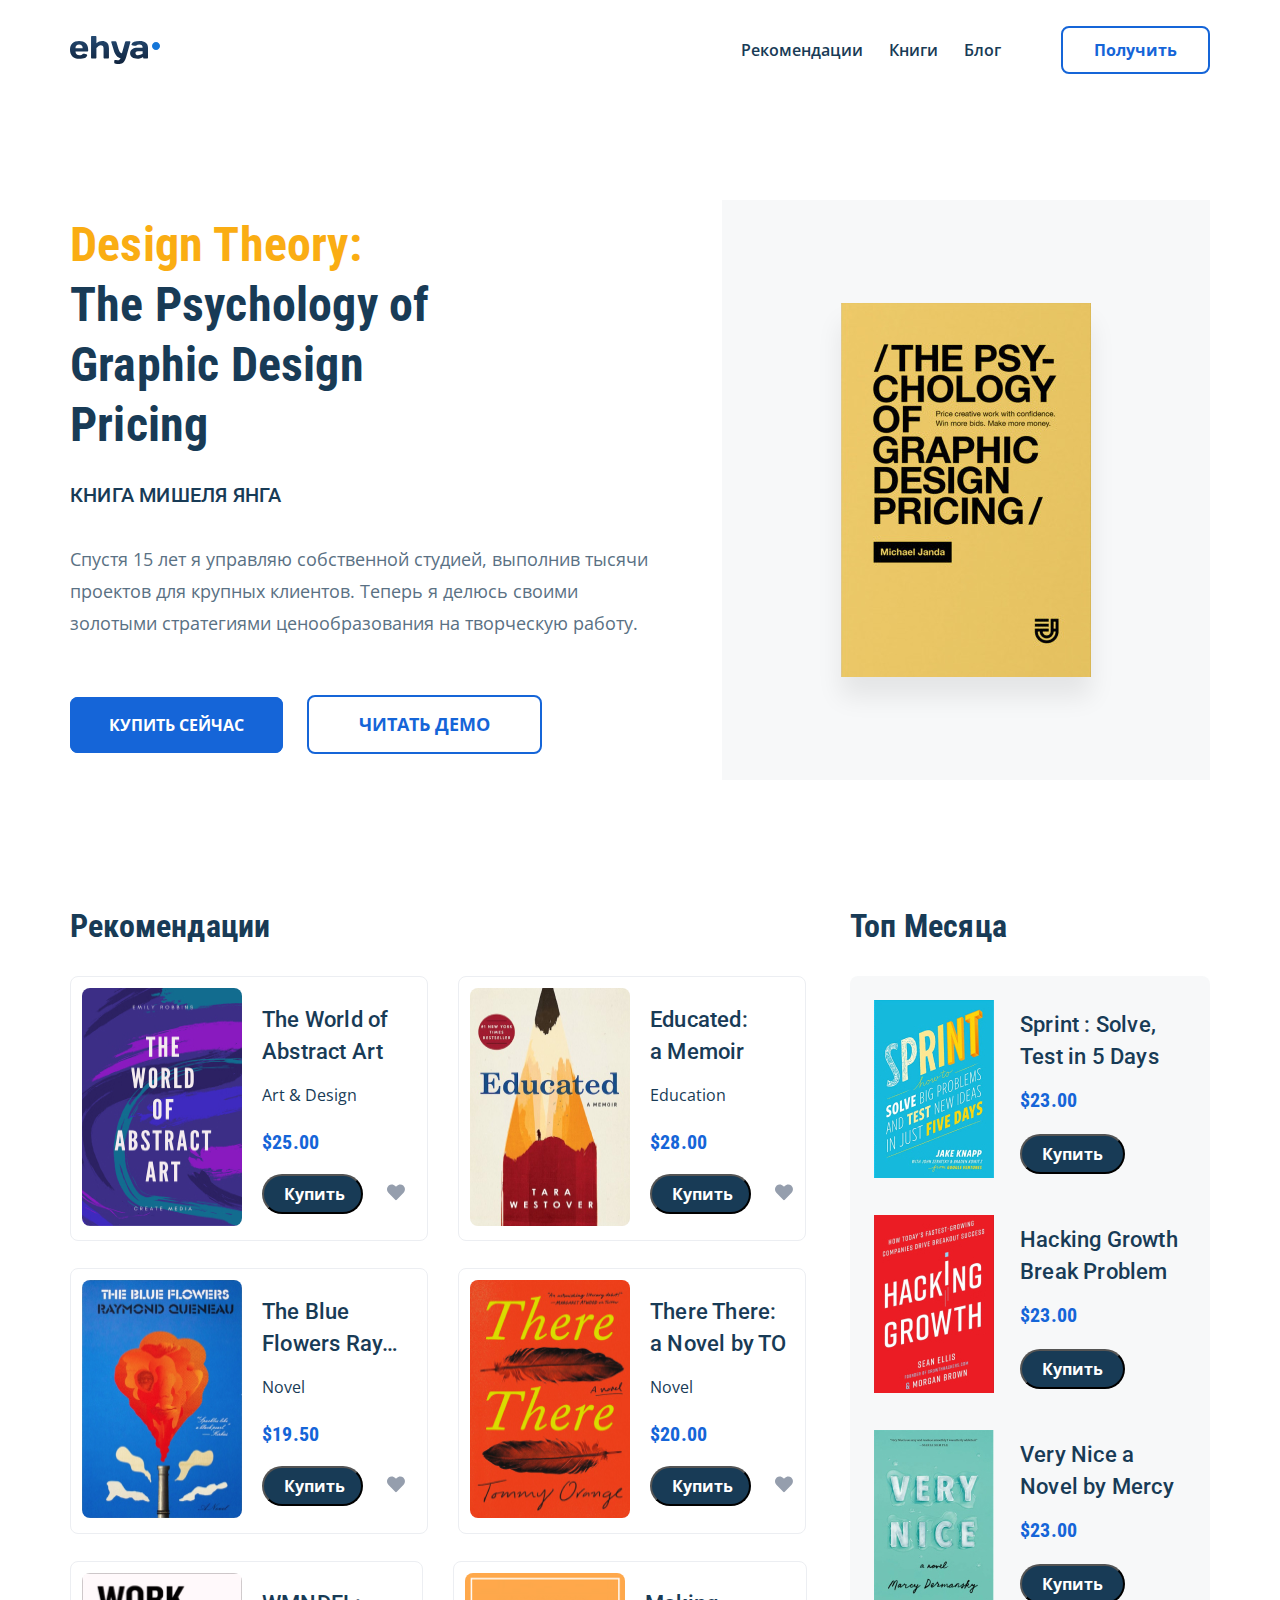
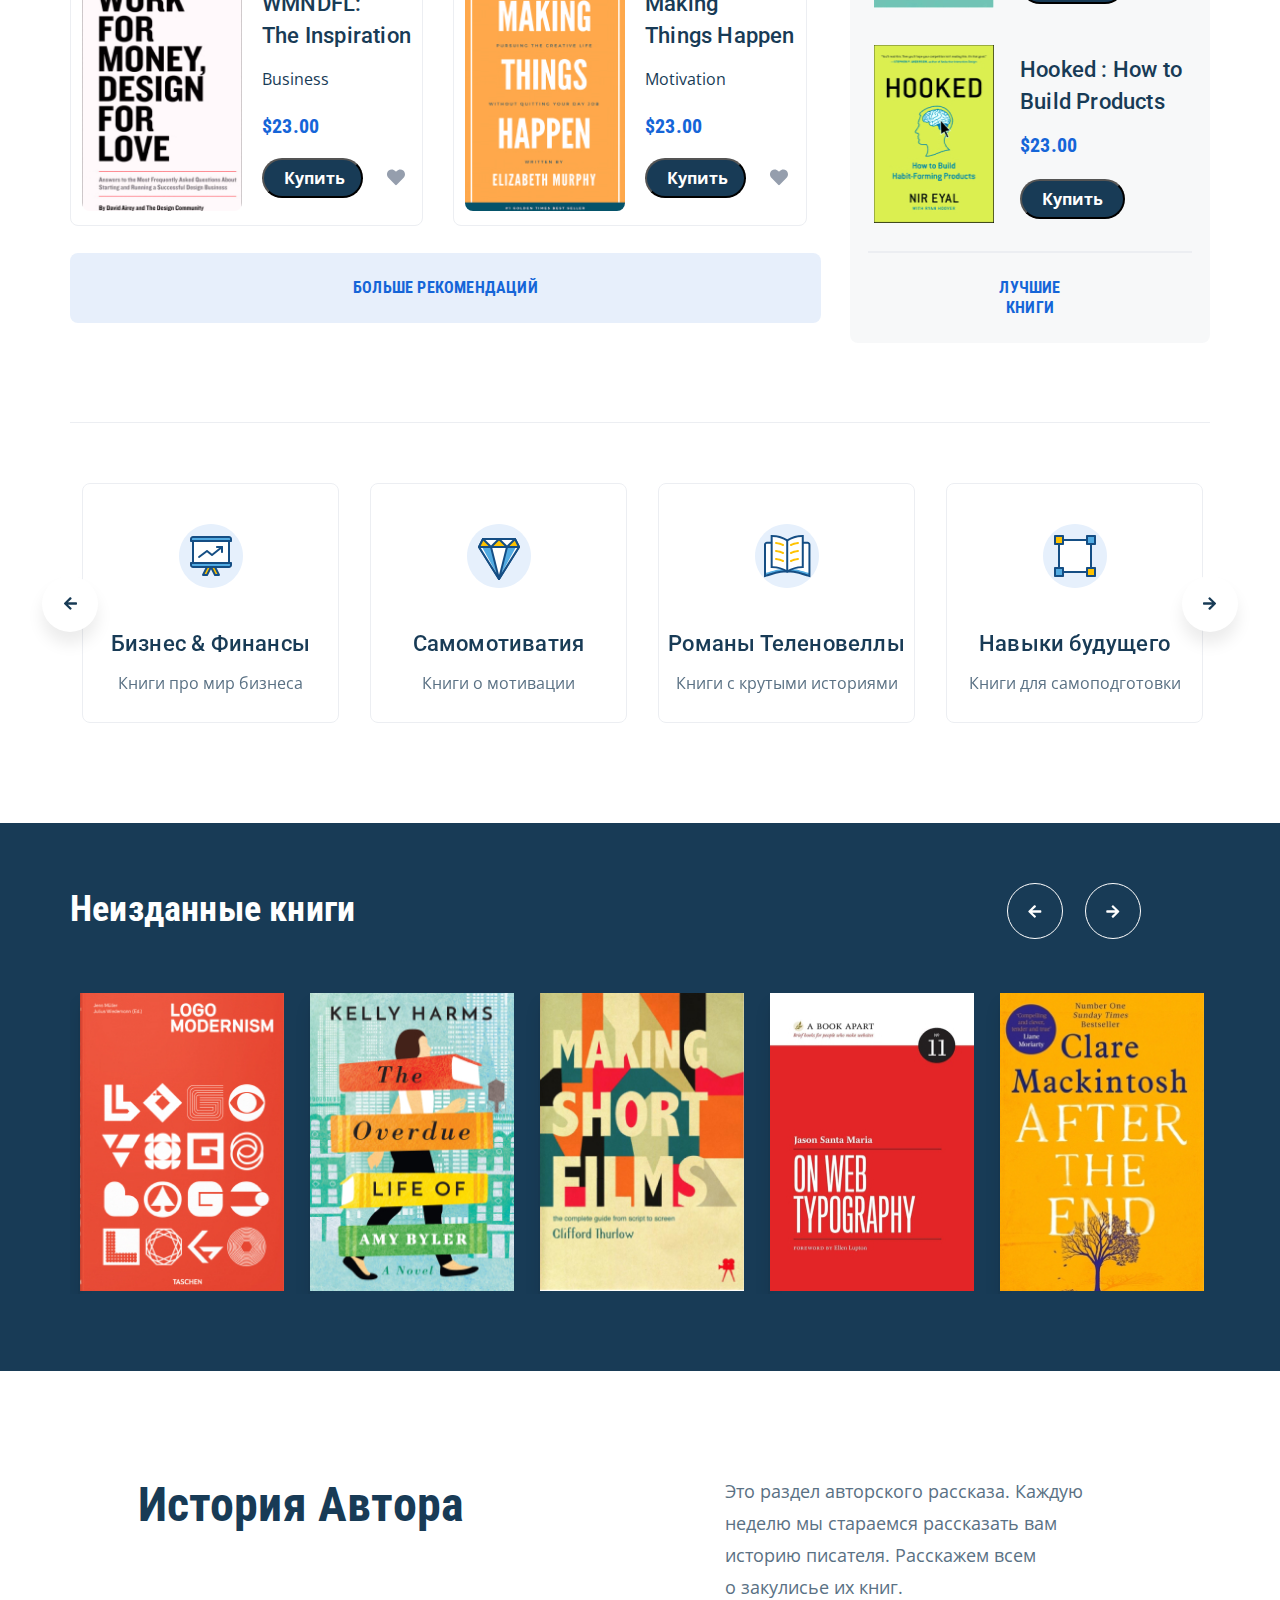
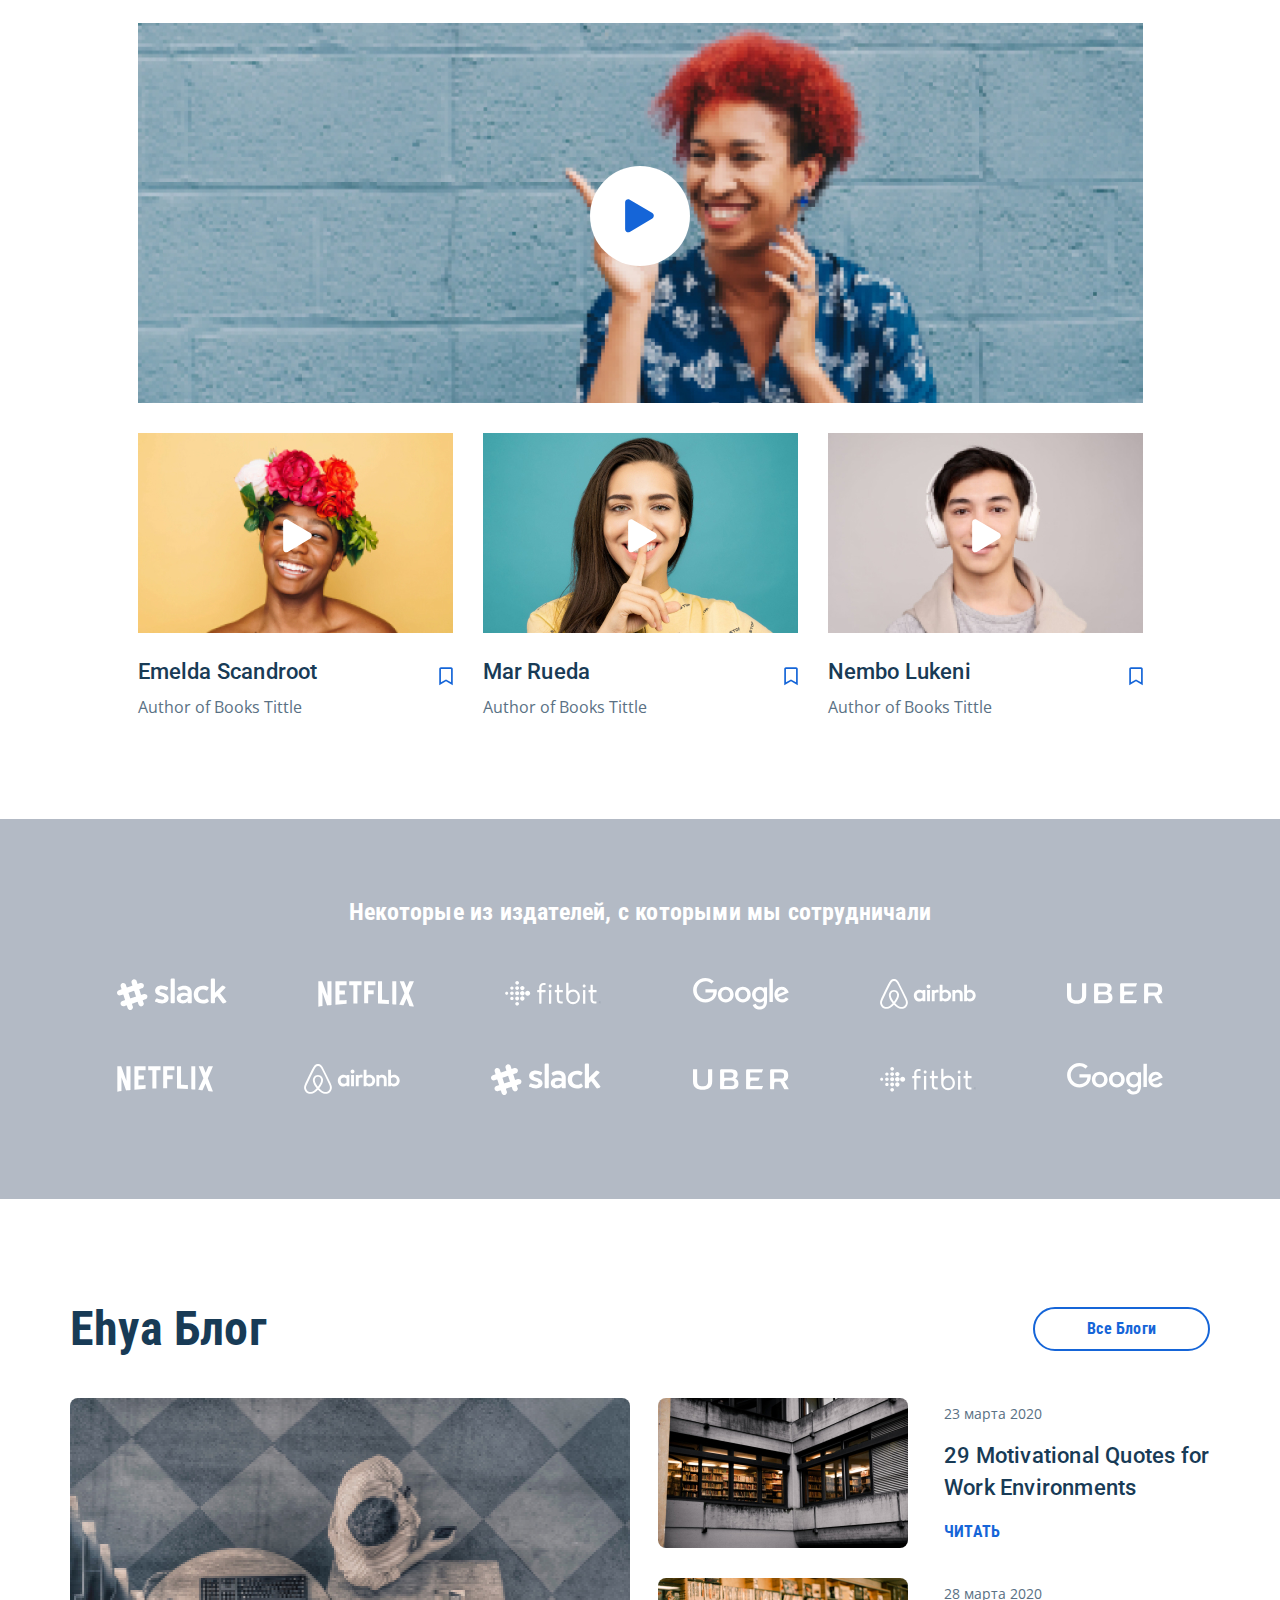
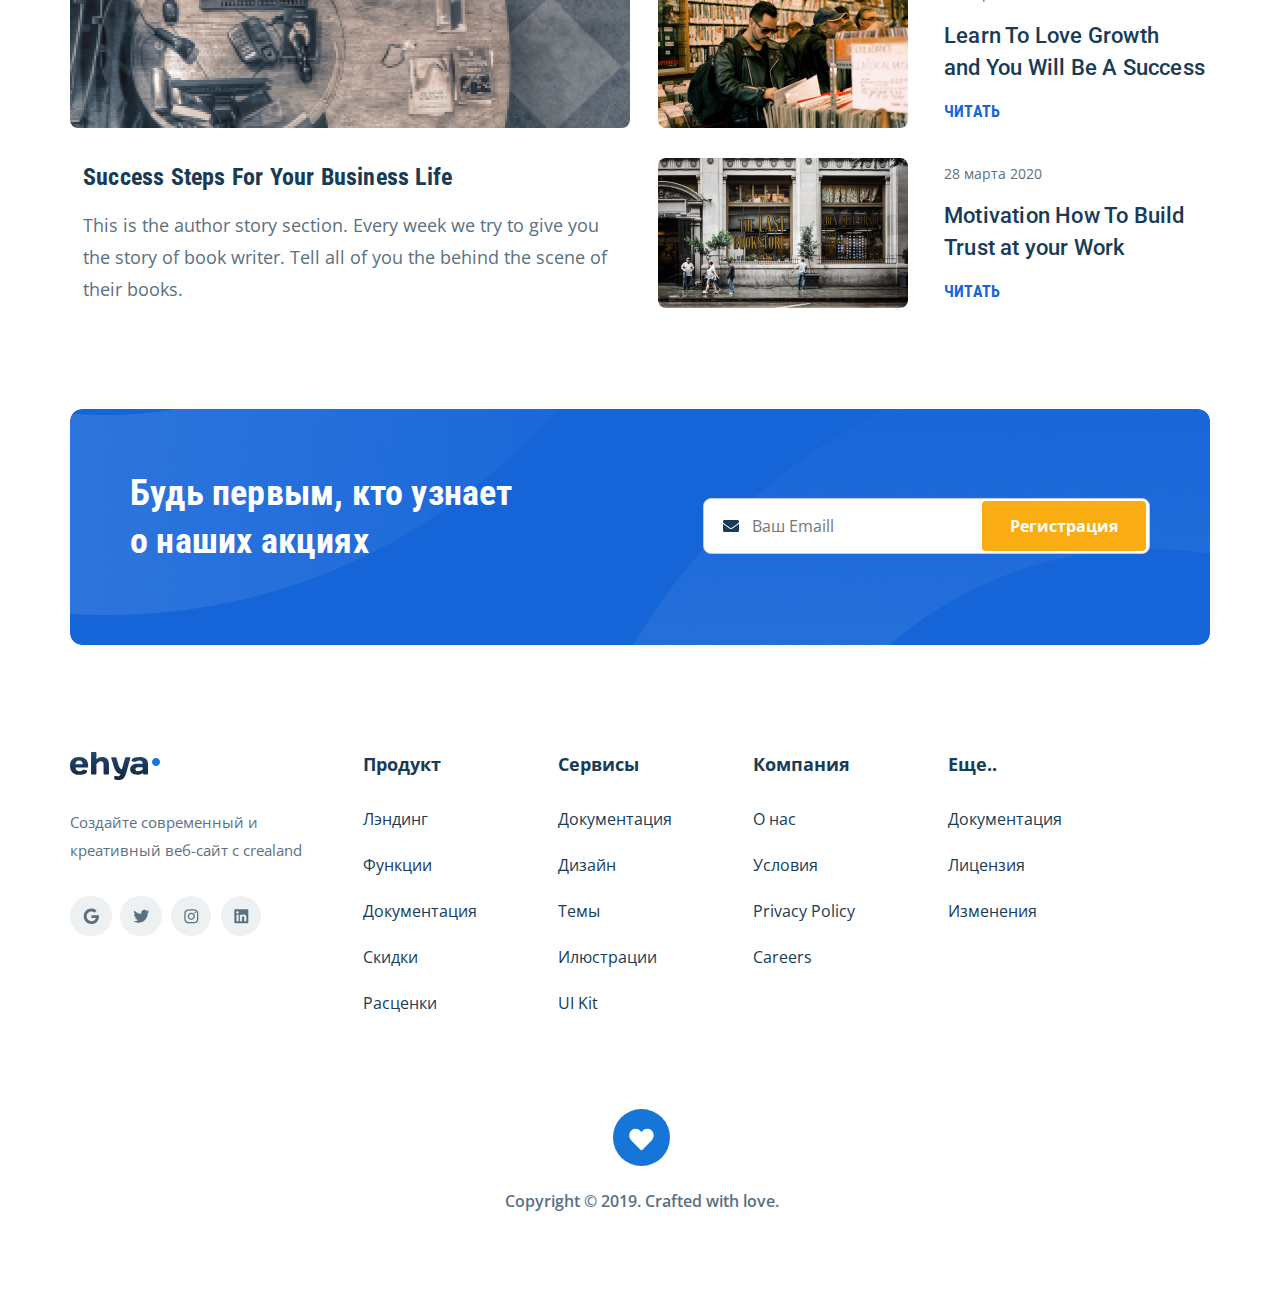
==== commit 5ad0fa52: "fix: правки" ====
--- a/index.html
+++ b/index.html
@@ -274,9 +274,9 @@
     <section class="genre">
       <div class="container">
         <span class="genre-line"></span>
-        <div class="swiper genre-slider">
-          <div class="swiper-wrapper genre__swiper-wrapper">
-            <div class="swiper-slide genre__swiper-slide">
+        <div class="genre-slider swiper">
+          <div class="genre__swiper-wrapper swiper-wrapper">
+            <div class="genre__swiper-slide swiper-slide">
               <div class="genre__card">
                 <img class="genre__card-icon" src="img/icons/business.svg" alt="Icon: Business" />
                 <h2 class="genre__card-title">Бизнес & Финансы</h2>
@@ -316,10 +316,10 @@
           <!-- /.swiper-wrapper -->
         </div>
         <!-- /.genre-slider -->
-      </div>
-      <!-- /.container -->
-      <button class="genre__button genre__button-prev"></button>
-      <button class="genre__button genre__button-next"></button>
+        <button class="genre__button genre__button-prev"></button>
+        <button class="genre__button genre__button-next"></button>
+      </div>
+      <!-- /.container -->
     </section>
     <!-- /.genre -->
 
@@ -429,7 +429,7 @@
     </section>
     <!-- /.author -->
 
-    <section class="cooperation">
+    <div class="cooperation">
       <div class="container">
         <div class="cooperation__title">Некоторые из издателей, с которыми мы сотрудничали</div>
         <div class="cooperation__wrapper">
@@ -477,7 +477,7 @@
         <!-- /.cooperation__wrapper -->
       </div>
       <!-- /.container -->
-    </section>
+    </div>
     <!-- /.cooperation -->
 
     <section class="blog">
@@ -540,7 +540,7 @@
       <div class="container">
         <div class="newsletter__wrapper">
           <h2 class="newsletter__title">Будь первым, кто узнает о наших акциях</h2>
-          <form class="subscribe newsletter__subscribe form" method="POST" action="send.php">
+          <form class="subscribe newsletter__subscribe form" action="send.php" method="POST">
             <input class="subscribe__input" type="email" name="email" placeholder="Ваш Emaill" required />
             <img class="subscribe__input-icon" src="img/icons/mail.svg" alt="Icon: mail" />
             <button class="subscribe__input-button">Регистрация</button>
@@ -556,9 +556,9 @@
       <div class="container">
         <div class="footer__wrapper">
           <div class="footer__primary">
-            <div class="footer__primary-logo">
+            <a class="footer__primary-logo" href="index.html">
               <img class="footer__primary-image" src="img/logo.svg" alt="Icon: Logo" />
-            </div>
+            </a>
             <p class="footer__primary-text">Создайте современный и креативный веб-сайт с crealand</p>
             <ul class="footer__icons">
               <li class="footer__icons-item">
@@ -677,6 +677,7 @@
 
     <script src="js/jquery-3.6.0.min.js"></script>
     <script src="js/swiper-bundle.min.js"></script>
+    <script src="js/jquery.validate.min.js"></script>
     <script src="js/main.js"></script>
   </body>
 </html>
--- a/css/style.css
+++ b/css/style.css
@@ -1,2 +1,2 @@
-*{-webkit-box-sizing:border-box;box-sizing:border-box}body{font-family:'Open Sans', sans-serif}ul{margin:0;padding:0}li{list-style-type:none;margin:0}h1,h2,h3,h4,h5,p{margin:0}a{text-decoration:none}.container{max-width:1140px;margin:auto}.button{border:2px solid #1565D8;border-radius:8px;color:#1565D8;text-align:center;background-color:#fff;cursor:pointer}.title{font-family:Roboto Condensed;font-weight:bold;color:#183B56}.header{background-color:#fff;padding-bottom:69px}.header__mobile-menu{display:none}.header__wrapper{display:-webkit-box;display:-ms-flexbox;display:flex;-webkit-box-align:center;-ms-flex-align:center;align-items:center;-webkit-box-pack:justify;-ms-flex-pack:justify;justify-content:space-between;padding:26px 0}.header__logo{width:90px;height:28px}.header__logo-image{width:100%;height:100%}.header__navbar{display:-webkit-box;display:-ms-flexbox;display:flex;-webkit-box-align:center;-ms-flex-align:center;align-items:center}.header__menu{margin-left:auto}.header__menu-list{display:-webkit-box;display:-ms-flexbox;display:flex;-webkit-box-align:center;-ms-flex-align:center;align-items:center;-webkit-box-pack:justify;-ms-flex-pack:justify;justify-content:space-between;width:260px}.header__menu-link{color:#183B56}.header__menu-item{font-family:Open Sans;font-style:normal;font-weight:600;font-size:16px;line-height:22px;text-align:center}.header__button{max-width:150px;min-height:48px;font-family:Open Sans;font-style:normal;font-weight:bold;font-size:16px;line-height:22px;text-align:center;color:#1565D8;margin-left:60px;padding:10px 31px}.main{padding-bottom:96px}.main__wrapper{display:-webkit-box;display:-ms-flexbox;display:flex;-webkit-box-pack:justify;-ms-flex-pack:justify;justify-content:space-between;-webkit-box-align:center;-ms-flex-align:center;align-items:center}.main__info{padding:46px 0 56px}.main__title{max-width:443px;min-height:180px;font-style:normal;font-size:48px;line-height:60px;letter-spacing:0.2px;color:#183B56;margin-bottom:28px}.main__title-yellow{color:#FAAD13}.main__subtitle{max-width:215px;min-height:24px;font-family:Roboto;font-style:normal;font-weight:500;font-size:20px;line-height:24px;letter-spacing:0.2px;text-transform:uppercase;color:#183B56;margin-bottom:36px}.main__text{max-width:585px;min-height:96px;font-family:Open Sans;font-style:normal;font-weight:normal;font-size:18px;line-height:32px;color:#5A7184;margin-bottom:56px}.main__button-buy{max-width:217px;min-height:58px;font-style:normal;font-weight:bold;font-size:16px;line-height:22px;text-align:center;color:#fff;padding:15px 37px;background-color:#1565D8;margin-right:20px;text-transform:uppercase}.main__button-read{max-width:237px;min-height:58px;font-style:normal;font-weight:bold;font-size:18px;line-height:25px;text-align:center;color:#1565D8;padding:15px 50px;text-transform:uppercase}.main__cover{position:relative;width:488px;height:580px;background:rgba(179,186,197,0.1)}.main__cover-image{position:absolute;top:50%;left:50%;-webkit-transform:translate(-50%, -50%);transform:translate(-50%, -50%);width:250px;height:374px;background-image:url(../img/book-image.jpg);background-size:cover;background-position:center center;background-repeat:no-repeat;-webkit-box-shadow:0px 20px 24px rgba(0,0,0,0.08);box-shadow:0px 20px 24px rgba(0,0,0,0.08)}.recomendation{padding-bottom:79px}.recomendation__wrapper{display:-webkit-box;display:-ms-flexbox;display:flex}.recomendation__title{font-family:Roboto Condensed;font-style:normal;font-weight:bold;font-size:32px;line-height:40px;letter-spacing:0.2px;color:#183B56;margin-bottom:30px}.recomendation__cards{display:-webkit-box;display:-ms-flexbox;display:flex;-ms-flex-wrap:wrap;flex-wrap:wrap}.recomendation__card{display:-webkit-box;display:-ms-flexbox;display:flex;-webkit-box-align:center;-ms-flex-align:center;align-items:center;-webkit-box-pack:justify;-ms-flex-pack:justify;justify-content:space-between;max-width:358px;min-height:260px;border:1px solid #ECEEF2;border-radius:8px;padding:11px;margin:0 30px 27px 0}.recomendation__card-image img{width:160px;height:238px;border-radius:8px}.recomendation__card-info{margin-left:20px}.recomendation__card-title{font-family:Roboto;font-style:normal;font-weight:500;font-size:22px;line-height:32px;letter-spacing:0.2px;color:#183B56;margin-bottom:16px}.recomendation__card-subtitle{font-family:Open Sans;font-style:normal;font-weight:normal;font-size:16px;line-height:22px;color:#183B56;margin-bottom:24px}.recomendation__card-price{font-family:Roboto Condensed;font-style:normal;font-weight:bold;font-size:20px;line-height:24px;letter-spacing:0.2px;color:#1565D8;margin-bottom:20px}.recomendation__card-button{max-width:101px;min-height:36px;background-color:#183B56;font-family:Open Sans;font-style:normal;font-weight:bold;font-size:16px;line-height:22px;text-align:center;color:#FFFFFF;border-radius:20px;padding:7px 20px;cursor:pointer}.recomendation__card-cover{display:-webkit-box;display:-ms-flexbox;display:flex;-webkit-box-align:center;-ms-flex-align:center;align-items:center;-webkit-box-pack:justify;-ms-flex-pack:justify;justify-content:space-between;width:144px}.recomendation__card-icon{cursor:pointer}.recomendation__button-more{font-family:Roboto Condensed;font-style:normal;font-weight:bold;font-size:16px;line-height:20px;text-align:center;letter-spacing:0.2px;color:#1565D8;padding:25px 283px;text-transform:uppercase;background-color:rgba(21,101,216,0.1);border:none;border-radius:8px;cursor:pointer}.recomendation__boxes{background-color:rgba(179,186,197,0.1);border-radius:8px 8px 0 0;padding:24px}.recomendation__boxes-line{width:312px;height:1px;display:block;border:1px solid #ECEEF2;margin:auto}.recomendation__boxes-container{background-color:rgba(179,186,197,0.1);border-radius:0 0 8px 8px}.recomendation__box{display:-webkit-box;display:-ms-flexbox;display:flex;-webkit-box-align:center;-ms-flex-align:center;align-items:center;width:312px;height:182px;margin-bottom:33px}.recomendation__box:last-child{margin-bottom:0}.recomendation__box-image img{width:120px;height:178px}.recomendation__box-info{padding:8px 0;margin-left:26px}.recomendation__box-title{font-family:Roboto;font-style:normal;font-weight:500;font-size:22px;line-height:32px;letter-spacing:0.2px;color:#183B56;margin-bottom:15px}.recomendation__box-price{font-family:Roboto Condensed;font-style:normal;font-weight:bold;font-size:20px;line-height:24px;letter-spacing:0.2px;color:#1565D8;margin-bottom:22px}.recomendation__box-button{font-family:Open Sans;font-style:normal;font-weight:bold;font-size:16px;line-height:22px;text-align:center;color:#FFFFFF;background:#183B56;border-radius:20px;padding:7px 20px;cursor:pointer}.recomendation__top-link{display:block;font-family:Roboto Condensed;font-style:normal;font-weight:bold;font-size:16px;line-height:20px;text-align:center;letter-spacing:0.2px;color:#1565D8;text-transform:uppercase;padding:25px 124px}.genre{position:relative;padding-bottom:100px}.genre-line{display:block;width:100%;height:1px;background-color:#ECEEF2;margin-bottom:60px}.genre__card{display:-webkit-box;display:-ms-flexbox;display:flex;-webkit-box-orient:vertical;-webkit-box-direction:normal;-ms-flex-direction:column;flex-direction:column;-webkit-box-align:center;-ms-flex-align:center;align-items:center;width:257px;height:240px;background-color:#fff;border:1px solid #ECEEF2;border-radius:8px;padding:40px 0px 30px}.genre__card-icon{width:64px;height:64px;margin-bottom:40px}.genre__card-title{font-family:Roboto;font-style:normal;font-weight:500;font-size:22px;line-height:32px;text-align:center;letter-spacing:0.2px;color:#183B56;margin-bottom:12px}.genre__card-subtitle{font-family:Open Sans;font-style:normal;font-weight:normal;font-size:16px;line-height:22px;text-align:center;color:#5A7184}.genre__button{position:absolute;top:38%;-webkit-transform:translateY(-50%);transform:translateY(-50%);z-index:99;width:56px;height:56px;border:none;border-radius:50%;background-color:#fff;cursor:pointer;-webkit-box-shadow:0px 12px 16px rgba(0,0,0,0.08);box-shadow:0px 12px 16px rgba(0,0,0,0.08);background-repeat:no-repeat;background-size:14px;background-position:center}.genre__button-next{right:140px;background-image:url(../img/icons/arrow-right.svg);-webkit-transform:translateX(50%);transform:translateX(50%)}.genre__button-prev{left:140px;background-image:url(../img/icons/arrow-left.svg);-webkit-transform:translateX(-50%);transform:translateX(-50%)}.genre__swiper-slide{margin-right:3px}.unreleased{position:relative;background-color:#183B56;padding:62px 0 77px}.unreleased__title{font-family:Roboto Condensed;font-style:normal;font-weight:bold;font-size:36px;line-height:48px;letter-spacing:0.2px;color:#fff;margin-bottom:60px}.unreleased__swiper-slide{margin-right:2px;-webkit-box-shadow:0px 12px 16px rgba(0,0,0,0.08);box-shadow:0px 12px 16px rgba(0,0,0,0.08)}.unreleased__swiper-image{width:204px;height:298px}.unreleased__button{position:absolute;top:11%;-webkit-transform:translateY(-50%);transform:translateY(-50%);z-index:99;width:56px;height:56px;border:1px solid #fff;border-radius:50%;background-color:transparent;cursor:pointer;background-repeat:no-repeat;background-size:14px;background-position:center}.unreleased__button-prev{right:245px;background-image:url(../img/icons/arrow-white-left.svg);-webkit-transform:translateX(50%);transform:translateX(50%)}.unreleased__button-next{right:167px;background-image:url(../img/icons/arrow-white-right.svg);-webkit-transform:translateX(50%);transform:translateX(50%)}.author{padding:104px 0 100px}.author__container{width:1005px;margin:auto}.author__text{display:-webkit-box;display:-ms-flexbox;display:flex;-webkit-box-align:start;-ms-flex-align:start;align-items:flex-start;-webkit-box-pack:justify;-ms-flex-pack:justify;justify-content:space-between}.author__title{font-family:Roboto Condensed;font-style:normal;font-weight:bold;font-size:48px;line-height:60px;letter-spacing:0.2px;color:#183B56}.author__subtitle{width:383px;font-family:Open Sans;font-style:normal;font-weight:normal;font-size:18px;line-height:32px;color:#5A7184;margin-right:35px}.author__wrapper{margin-top:20px}.author__primary{position:relative}.author__primary-image{width:1005px;height:380px;margin-bottom:26px}.author__primary-button{position:absolute;width:100px;height:100px;top:47%;right:50%;-webkit-transform:translate(50%, -50%);transform:translate(50%, -50%);z-index:99;border:none;border-radius:50%;background-color:#fff;background-image:url(../img/icons/play-blue.svg);background-repeat:no-repeat;background-position:center;background-size:30px;cursor:pointer}.author__secondary{position:relative;display:-webkit-box;display:-ms-flexbox;display:flex;-webkit-box-align:center;-ms-flex-align:center;align-items:center;-webkit-box-pack:justify;-ms-flex-pack:justify;justify-content:space-between}.author__secondary-card{width:315px;height:286px;margin-right:30px}.author__secondary-image{width:315px;height:200px;margin-bottom:20px}.author__secondary-cover{display:-webkit-box;display:-ms-flexbox;display:flex;-webkit-box-align:center;-ms-flex-align:center;align-items:center;-webkit-box-pack:justify;-ms-flex-pack:justify;justify-content:space-between}.author__secondary-title{font-family:Roboto;font-style:normal;font-weight:500;font-size:22px;line-height:32px;letter-spacing:0.2px;color:#183B56;margin-bottom:8px}.author__secondary-icon{cursor:pointer}.author__secondary-subtitle{font-family:Open Sans;font-style:normal;font-weight:normal;font-size:16px;line-height:22px;color:#5A7184}.author__button{position:absolute;width:100px;height:100px;top:36%;right:50%;-webkit-transform:translate(50%, -50%);transform:translate(50%, -50%);z-index:99;border:none;border-radius:50%;background-color:transparent;background-repeat:no-repeat;background-position:center;background-size:30px;cursor:pointer}.author__button-first{background-image:url(../img/icons/play-white.svg);left:60px}.author__button-second{background-image:url(../img/icons/play-white.svg);right:500px}.author__button-third{background-image:url(../img/icons/play-white.svg);right:156px}.cooperation{background-color:#B3BAC5;padding:77px 0 100px}.cooperation__title{font-family:Roboto Condensed;font-style:normal;font-weight:bold;font-size:24px;line-height:32px;text-align:center;letter-spacing:0.2px;color:#FFFFFF;margin-bottom:50px}.cooperation__wrapper{display:-webkit-box;display:-ms-flexbox;display:flex;-webkit-box-orient:vertical;-webkit-box-direction:normal;-ms-flex-direction:column;flex-direction:column;width:1046px;margin:0 auto}.cooperation__list{display:-webkit-box;display:-ms-flexbox;display:flex;-webkit-box-align:center;-ms-flex-align:center;align-items:center;-webkit-box-pack:justify;-ms-flex-pack:justify;justify-content:space-between;margin-bottom:50px}.cooperation__list:last-child{margin-bottom:0}.blog{padding:100px 0 71px}.blog__top{display:-webkit-box;display:-ms-flexbox;display:flex;-webkit-box-align:center;-ms-flex-align:center;align-items:center;-webkit-box-pack:justify;-ms-flex-pack:justify;justify-content:space-between;margin-bottom:39px}.blog__title{font-family:Roboto Condensed;font-style:normal;font-weight:bold;font-size:48px;line-height:60px;letter-spacing:0.2px;color:#183B56}.blog__button{font-family:Roboto Condensed;font-style:normal;font-weight:bold;font-size:16px;line-height:20px;text-align:center;letter-spacing:0.2px;color:#1565D8;background-color:#fff;border:2px solid #1565D8;border-radius:22px;cursor:pointer;padding:10px 52px}.blog__wrapper{display:-webkit-box;display:-ms-flexbox;display:flex;-webkit-box-pack:justify;-ms-flex-pack:justify;justify-content:space-between}.blog__primary{width:560px;height:504px}.blog__primary-image{width:100%;height:330px;border-radius:8px;margin-bottom:30px}.blog__primary-title{font-family:Roboto Condensed;font-style:normal;font-weight:bold;font-size:24px;line-height:32px;letter-spacing:0.2px;color:#183B56;margin-bottom:16px;margin-left:13px}.blog__primary-text{font-family:Open Sans;font-style:normal;font-weight:normal;font-size:18px;line-height:32px;color:#5A7184;max-width:536px;margin-left:13px}.blog__box{display:-webkit-box;display:-ms-flexbox;display:flex;-webkit-box-align:center;-ms-flex-align:center;align-items:center;width:552px;height:150px;margin-bottom:30px}.blog__box-image{width:250px;height:150px;border-radius:8px;margin-right:36px}.blog__box-date{display:block;font-family:Open Sans;font-style:normal;font-weight:normal;font-size:14px;line-height:20px;color:#5A7184;margin-bottom:16px}.blog__box-title{font-family:Roboto;font-style:normal;font-weight:500;font-size:22px;line-height:32px;letter-spacing:0.2px;color:#183B56;margin-bottom:18px}.blog__box-link{font-family:Roboto Condensed;font-style:normal;font-weight:bold;font-size:16px;line-height:20px;letter-spacing:0.2px;color:#1665D8;text-transform:uppercase}.newsletter__title{max-width:393px;font-family:Roboto Condensed;font-style:normal;font-weight:bold;font-size:36px;line-height:48px;letter-spacing:0.2px;color:#FFFFFF}.newsletter__wrapper{display:-webkit-box;display:-ms-flexbox;display:flex;-webkit-box-align:center;-ms-flex-align:center;align-items:center;-webkit-box-pack:justify;-ms-flex-pack:justify;justify-content:space-between;background:#1565D8;border-radius:12px;padding:60px 60px 80px;background-image:url(../img/newsletter-bg.jpg)}.subscribe{position:relative}.subscribe__input{width:447px;height:56px;background:#FFFFFF;border:1px solid #C3CAD9;border-radius:8px;outline:none;margin-top:18px;padding-left:48px;padding-right:178px}.subscribe__input-icon{position:absolute;top:63%;left:20px;-webkit-transform:translateY(-50%);transform:translateY(-50%);width:16px;height:18px;z-index:99}.subscribe__input-button{position:absolute;top:63%;-webkit-transform:translateY(-50%);transform:translateY(-50%);right:4px;background-color:#FAAD13;border:none;border-radius:4px;font-family:Open Sans;font-style:normal;font-weight:bold;font-size:16px;line-height:22px;text-align:center;color:#FFFFFF;cursor:pointer;padding:14px 28px}.footer{padding:107px 0 80px}.footer__wrapper{display:-ms-grid;display:grid;-ms-grid-columns:263px 165px 165px 165px 165px;grid-template-columns:263px 165px 165px 165px 165px;-ms-grid-rows:262px 105px;grid-template-rows:262px 105px;grid-column-gap:30px;grid-row-gap:95px}.footer__primary-logo{width:90px;height:28px;margin-bottom:28px}.footer__primary-image{width:100%;height:100%}.footer__primary-text{font-family:Open Sans;font-style:normal;font-weight:normal;font-size:15px;line-height:28px;color:#5A7184;margin-bottom:32px}.footer__icons{display:-webkit-box;display:-ms-flexbox;display:flex;-webkit-box-align:center;-ms-flex-align:center;align-items:center}.footer__icons-item{width:42px;height:40px;margin-right:8px}.footer__icons-image{width:100%;height:100%}.footer__product{-ms-grid-column:2;-ms-grid-column-span:1;grid-column:2/3}.footer__services{-ms-grid-column:3;-ms-grid-column-span:1;grid-column:3/4}.footer__company{-ms-grid-column:4;-ms-grid-column-span:1;grid-column:4/5}.footer__more{-ms-grid-column:5;-ms-grid-column-span:1;grid-column:5/6}.footer__list-title{font-family:Open Sans;font-style:normal;font-weight:bold;font-size:18px;line-height:25px;color:#183B56;margin-bottom:31px}.footer__item{margin-bottom:24px}.footer__link{font-family:Open Sans;font-style:normal;font-weight:normal;font-size:16px;line-height:22px;color:#183B56}.footer__bottom{-ms-grid-row:2;-ms-grid-row-span:1;grid-row:2/3;-ms-grid-column:1;-ms-grid-column-span:5;grid-column:1/6;display:-webkit-box;display:-ms-flexbox;display:flex;-webkit-box-orient:vertical;-webkit-box-direction:normal;-ms-flex-direction:column;flex-direction:column;-webkit-box-align:center;-ms-flex-align:center;align-items:center;margin-left:100px}.footer__bottom-icon{width:57px;height:57px;margin-bottom:24px}.footer__bottom-copyright{font-family:Open Sans;font-style:normal;font-weight:600;font-size:16px;line-height:22px;text-align:center;color:#5A7184}@media (max-width: 1200px){.container{max-width:945px}.main__text{max-width:565px}.recomendation{padding-bottom:60px}.recomendation__wrapper{-webkit-box-orient:vertical;-webkit-box-direction:normal;-ms-flex-direction:column;flex-direction:column}.recomendation__wrapper-more{display:-webkit-box;display:-ms-flexbox;display:flex;-webkit-box-orient:vertical;-webkit-box-direction:normal;-ms-flex-direction:column;flex-direction:column;-webkit-box-align:start;-ms-flex-align:start;align-items:flex-start}.recomendation__wrapper-top{width:748px}.recomendation__cards{-webkit-box-pack:start;-ms-flex-pack:start;justify-content:flex-start;margin-bottom:30px}.recomendation__card:nth-child(2n){margin-right:0}.recomendation__button-more{margin-bottom:30px}.recomendation__boxes{display:-webkit-box;display:-ms-flexbox;display:flex;-ms-flex-wrap:wrap;flex-wrap:wrap}}@media (max-width: 992px){.container{max-width:730px}.header{padding:0 0 10px}.main__text{max-width:540px}.main__buttons{display:-webkit-box;display:-ms-flexbox;display:flex;-webkit-box-orient:vertical;-webkit-box-direction:normal;-ms-flex-direction:column;flex-direction:column;-webkit-box-align:start;-ms-flex-align:start;align-items:flex-start}.main__button-buy{max-width:235px;font-size:18px;margin:0 0 10px}.main__button-read{max-width:235px}.recomendation__card{margin:0 19px 27px 0}.recomendation__button-more{padding:25px 274px}}@media (max-width: 768px){.container{max-width:548px}.header-mobile-fixed{position:fixed;top:0;left:0;right:0;z-index:99}.header-mobile-menu{display:-webkit-box;display:-ms-flexbox;display:flex}.header__navbar{display:none;position:fixed;left:0;right:0;bottom:0;top:68px;background-color:#fff}.header__navbar-visible{display:-webkit-box;display:-ms-flexbox;display:flex;-webkit-box-orient:vertical;-webkit-box-direction:normal;-ms-flex-direction:column;flex-direction:column;-webkit-box-align:center;-ms-flex-align:center;align-items:center}.header__menu{margin-left:0}.header__menu-list{-webkit-box-orient:vertical;-webkit-box-direction:normal;-ms-flex-direction:column;flex-direction:column;-webkit-box-pack:center;-ms-flex-pack:center;justify-content:center;width:auto}.header__menu-item{margin-bottom:20px}.header__button{margin-left:0}.menu-button{width:22px;height:18px;display:-webkit-box;display:-ms-flexbox;display:flex;-webkit-box-align:center;-ms-flex-align:center;align-items:center;-webkit-box-pack:justify;-ms-flex-pack:justify;justify-content:space-between;-webkit-box-orient:vertical;-webkit-box-direction:normal;-ms-flex-direction:column;flex-direction:column;border:none;background-color:#fff;cursor:pointer}.menu-button__line{width:22px;height:2.2px;background-color:#3A4C66}.main{padding-top:70px}.main__wrapper{-webkit-box-orient:vertical;-webkit-box-direction:normal;-ms-flex-direction:column;flex-direction:column}.main__buttons{-webkit-box-orient:horizontal;-webkit-box-direction:normal;-ms-flex-direction:row;flex-direction:row}.main__button-buy{margin-bottom:0;margin-right:15px}.recomendation__button-more{padding:25px 183px}.recomendation__card:not(:first-child){display:none}}@media (max-width: 576px){.container{max-width:84vw}.main__cover{width:400px;height:530px}.main__text{max-width:415px}.main__buttons{-webkit-box-orient:vertical;-webkit-box-direction:normal;-ms-flex-direction:column;flex-direction:column;-webkit-box-align:center;-ms-flex-align:center;align-items:center}.main__button-buy{margin:0 0 10px}}@media (min-width: 320px) and (max-width: 480px){.container{max-width:86vw}.header{padding:0}.header__wrapper{padding:20px 0}.main{padding-top:100px;padding-bottom:56px}.main__info{padding-top:0;padding-bottom:35px}.main__title{max-width:inherit;min-height:160px;font-family:Roboto Condensed;font-style:normal;font-weight:bold;font-size:32px;line-height:40px;text-align:center;margin-bottom:24px}.main__subtitle{max-width:inherit;font-weight:normal;font-size:16px;text-align:center;margin-bottom:33px}.main__text{font-style:normal;font-weight:normal;font-size:16px;line-height:23px;text-align:center;margin-bottom:16px}.main__button-buy{max-width:176px;min-height:40px;font-size:16px;padding:7px 18px;margin-bottom:15px}.main__button-read{max-width:176px;min-height:40px;font-size:16px;padding:5px 27px}.main__cover{width:280px;height:333px}.main__cover-image{width:143px;height:215px}}
+*{-webkit-box-sizing:border-box;box-sizing:border-box}body{font-family:'Open Sans', sans-serif}ul{margin:0;padding:0}li{list-style-type:none;margin:0}h1,h2,h3,h4,h5,p{margin:0}a{text-decoration:none}.container{max-width:1140px;margin:auto}.button{border:2px solid #1565D8;border-radius:8px;color:#1565D8;text-align:center;background-color:#fff;cursor:pointer}.title{font-family:Roboto Condensed;font-weight:bold;color:#183B56}.error{font-family:Open Sans;font-style:normal;font-weight:normal;font-size:18px;line-height:20px}.header{background-color:#fff;padding-bottom:69px}.header__mobile-menu{display:none}.header__wrapper{display:-webkit-box;display:-ms-flexbox;display:flex;-webkit-box-align:center;-ms-flex-align:center;align-items:center;-webkit-box-pack:justify;-ms-flex-pack:justify;justify-content:space-between;padding:26px 0}.header__logo{width:90px;height:28px}.header__logo-image{width:100%;height:100%}.header__navbar{display:-webkit-box;display:-ms-flexbox;display:flex;-webkit-box-align:center;-ms-flex-align:center;align-items:center}.header__menu{margin-left:auto}.header__menu-list{display:-webkit-box;display:-ms-flexbox;display:flex;-webkit-box-align:center;-ms-flex-align:center;align-items:center;-webkit-box-pack:justify;-ms-flex-pack:justify;justify-content:space-between;width:260px}.header__menu-link{color:#183B56}.header__menu-item{font-family:Open Sans;font-style:normal;font-weight:600;font-size:16px;line-height:22px;text-align:center}.header__button{max-width:150px;min-height:48px;font-family:Open Sans;font-style:normal;font-weight:bold;font-size:16px;line-height:22px;text-align:center;color:#1565D8;margin-left:60px;padding:10px 31px}.main{padding-bottom:96px}.main__wrapper{display:-webkit-box;display:-ms-flexbox;display:flex;-webkit-box-pack:justify;-ms-flex-pack:justify;justify-content:space-between;-webkit-box-align:center;-ms-flex-align:center;align-items:center}.main__info{padding:46px 0 56px}.main__title{max-width:443px;min-height:180px;font-style:normal;font-size:48px;line-height:60px;letter-spacing:0.2px;color:#183B56;margin-bottom:28px}.main__title-yellow{color:#FAAD13}.main__subtitle{max-width:215px;min-height:24px;font-family:Roboto;font-style:normal;font-weight:500;font-size:20px;line-height:24px;letter-spacing:0.2px;text-transform:uppercase;color:#183B56;margin-bottom:36px}.main__text{max-width:585px;min-height:96px;font-family:Open Sans;font-style:normal;font-weight:normal;font-size:18px;line-height:32px;color:#5A7184;margin-bottom:56px}.main__button-buy{max-width:217px;min-height:58px;font-style:normal;font-weight:bold;font-size:16px;line-height:22px;text-align:center;color:#fff;padding:15px 37px;background-color:#1565D8;margin-right:20px;text-transform:uppercase}.main__button-read{max-width:237px;min-height:58px;font-style:normal;font-weight:bold;font-size:18px;line-height:25px;text-align:center;color:#1565D8;padding:15px 50px;text-transform:uppercase}.main__cover{position:relative;width:488px;height:580px;background:rgba(179,186,197,0.1)}.main__cover-image{position:absolute;top:50%;left:50%;-webkit-transform:translate(-50%, -50%);transform:translate(-50%, -50%);width:250px;height:374px;background-image:url(../img/book-image.jpg);background-size:cover;background-position:center center;background-repeat:no-repeat;-webkit-box-shadow:0px 20px 24px rgba(0,0,0,0.08);box-shadow:0px 20px 24px rgba(0,0,0,0.08)}.recomendation{padding-bottom:79px}.recomendation__wrapper{display:-webkit-box;display:-ms-flexbox;display:flex}.recomendation__title{font-family:Roboto Condensed;font-style:normal;font-weight:bold;font-size:32px;line-height:40px;letter-spacing:0.2px;color:#183B56;margin-bottom:30px}.recomendation__cards{display:-webkit-box;display:-ms-flexbox;display:flex;-ms-flex-wrap:wrap;flex-wrap:wrap}.recomendation__card{display:-webkit-box;display:-ms-flexbox;display:flex;-webkit-box-align:center;-ms-flex-align:center;align-items:center;-webkit-box-pack:justify;-ms-flex-pack:justify;justify-content:space-between;max-width:358px;min-height:260px;border:1px solid #ECEEF2;border-radius:8px;padding:11px;margin:0 30px 27px 0}.recomendation__card-image img{width:160px;height:238px;border-radius:8px}.recomendation__card-info{margin-left:20px}.recomendation__card-title{font-family:Roboto;font-style:normal;font-weight:500;font-size:22px;line-height:32px;letter-spacing:0.2px;color:#183B56;margin-bottom:16px}.recomendation__card-subtitle{font-family:Open Sans;font-style:normal;font-weight:normal;font-size:16px;line-height:22px;color:#183B56;margin-bottom:24px}.recomendation__card-price{font-family:Roboto Condensed;font-style:normal;font-weight:bold;font-size:20px;line-height:24px;letter-spacing:0.2px;color:#1565D8;margin-bottom:20px}.recomendation__card-button{max-width:101px;min-height:36px;background-color:#183B56;font-family:Open Sans;font-style:normal;font-weight:bold;font-size:16px;line-height:22px;text-align:center;color:#FFFFFF;border-radius:20px;padding:7px 20px;cursor:pointer}.recomendation__card-cover{display:-webkit-box;display:-ms-flexbox;display:flex;-webkit-box-align:center;-ms-flex-align:center;align-items:center;-webkit-box-pack:justify;-ms-flex-pack:justify;justify-content:space-between;width:144px}.recomendation__card-icon{cursor:pointer}.recomendation__button-more{font-family:Roboto Condensed;font-style:normal;font-weight:bold;font-size:16px;line-height:20px;text-align:center;letter-spacing:0.2px;color:#1565D8;padding:25px 283px;text-transform:uppercase;background-color:rgba(21,101,216,0.1);border:none;border-radius:8px;cursor:pointer}.recomendation__boxes{background-color:rgba(179,186,197,0.1);border-radius:8px 8px 0 0;padding:24px}.recomendation__boxes-line{width:90%;height:1px;display:block;border:1px solid #ECEEF2;margin:auto}.recomendation__boxes-container{background-color:rgba(179,186,197,0.1);border-radius:0 0 8px 8px}.recomendation__box{display:-webkit-box;display:-ms-flexbox;display:flex;-webkit-box-align:center;-ms-flex-align:center;align-items:center;width:312px;height:182px;margin-bottom:33px}.recomendation__box:last-child{margin-bottom:0}.recomendation__box-image img{width:120px;height:178px}.recomendation__box-info{padding:8px 0;margin-left:26px}.recomendation__box-title{font-family:Roboto;font-style:normal;font-weight:500;font-size:22px;line-height:32px;letter-spacing:0.2px;color:#183B56;margin-bottom:15px}.recomendation__box-price{font-family:Roboto Condensed;font-style:normal;font-weight:bold;font-size:20px;line-height:24px;letter-spacing:0.2px;color:#1565D8;margin-bottom:22px}.recomendation__box-button{font-family:Open Sans;font-style:normal;font-weight:bold;font-size:16px;line-height:22px;text-align:center;color:#FFFFFF;background:#183B56;border-radius:20px;padding:7px 20px;cursor:pointer}.recomendation__top-link{display:block;font-family:Roboto Condensed;font-style:normal;font-weight:bold;font-size:16px;line-height:20px;text-align:center;letter-spacing:0.2px;color:#1565D8;text-transform:uppercase;padding:25px 124px}.container{position:relative}.genre{padding-bottom:100px}.genre-slider{min-width:0}.genre__swiper-slide{margin-right:3px}.genre-line{display:block;width:100%;height:1px;background-color:#ECEEF2;margin-bottom:60px}.genre__card{display:-webkit-box;display:-ms-flexbox;display:flex;-webkit-box-orient:vertical;-webkit-box-direction:normal;-ms-flex-direction:column;flex-direction:column;-webkit-box-align:center;-ms-flex-align:center;align-items:center;width:257px;height:240px;background-color:#fff;border:1px solid #ECEEF2;border-radius:8px;padding:40px 0px 30px}.genre__card-icon{width:64px;height:64px;margin-bottom:40px}.genre__card-title{font-family:Roboto;font-style:normal;font-weight:500;font-size:22px;line-height:32px;text-align:center;letter-spacing:0.2px;color:#183B56;margin-bottom:12px}.genre__card-subtitle{font-family:Open Sans;font-style:normal;font-weight:normal;font-size:16px;line-height:22px;text-align:center;color:#5A7184}.genre__button{position:absolute;top:51%;-webkit-transform:translateY(-50%);transform:translateY(-50%);z-index:99;width:56px;height:56px;border:none;border-radius:50%;background-color:#fff;cursor:pointer;-webkit-box-shadow:0px 12px 16px rgba(0,0,0,0.08);box-shadow:0px 12px 16px rgba(0,0,0,0.08);background-repeat:no-repeat;background-size:14px;background-position:center}.genre__button-next{right:0px;background-image:url(../img/icons/arrow-right.svg);-webkit-transform:translateX(50%);transform:translateX(50%)}.genre__button-prev{left:0px;background-image:url(../img/icons/arrow-left.svg);-webkit-transform:translateX(-50%);transform:translateX(-50%)}.unreleased{position:relative;background-color:#183B56;padding:62px 0 77px}.unreleased__title{font-family:Roboto Condensed;font-style:normal;font-weight:bold;font-size:36px;line-height:48px;letter-spacing:0.2px;color:#fff;margin-bottom:60px}.unreleased__swiper-slide{margin-right:2px;-webkit-box-shadow:0px 12px 16px rgba(0,0,0,0.08);box-shadow:0px 12px 16px rgba(0,0,0,0.08)}.unreleased__swiper-image{width:204px;height:298px}.unreleased__button{position:absolute;top:11%;-webkit-transform:translateY(-50%);transform:translateY(-50%);z-index:99;width:56px;height:56px;border:1px solid #fff;border-radius:50%;background-color:transparent;cursor:pointer;background-repeat:no-repeat;background-size:14px;background-position:center}.unreleased__button-prev{right:245px;background-image:url(../img/icons/arrow-white-left.svg);-webkit-transform:translateX(50%);transform:translateX(50%)}.unreleased__button-next{right:167px;background-image:url(../img/icons/arrow-white-right.svg);-webkit-transform:translateX(50%);transform:translateX(50%)}.author{padding:104px 0 100px}.author__container{width:1005px;margin:auto}.author__text{display:-webkit-box;display:-ms-flexbox;display:flex;-webkit-box-align:start;-ms-flex-align:start;align-items:flex-start;-webkit-box-pack:justify;-ms-flex-pack:justify;justify-content:space-between}.author__title{font-family:Roboto Condensed;font-style:normal;font-weight:bold;font-size:48px;line-height:60px;letter-spacing:0.2px;color:#183B56}.author__subtitle{width:383px;font-family:Open Sans;font-style:normal;font-weight:normal;font-size:18px;line-height:32px;color:#5A7184;margin-right:35px}.author__wrapper{margin-top:20px}.author__primary{position:relative}.author__primary-image{width:1005px;height:380px;margin-bottom:26px}.author__primary-button{position:absolute;width:100px;height:100px;top:47%;right:50%;-webkit-transform:translate(50%, -50%);transform:translate(50%, -50%);z-index:99;border:none;border-radius:50%;background-color:#fff;background-image:url(../img/icons/play-blue.svg);background-repeat:no-repeat;background-position:center;background-size:30px;cursor:pointer}.author__secondary{position:relative;display:-webkit-box;display:-ms-flexbox;display:flex;-webkit-box-align:center;-ms-flex-align:center;align-items:center;-webkit-box-pack:justify;-ms-flex-pack:justify;justify-content:space-between}.author__secondary-card{width:315px;height:286px;margin-right:30px}.author__secondary-image{width:315px;height:200px;margin-bottom:20px}.author__secondary-cover{display:-webkit-box;display:-ms-flexbox;display:flex;-webkit-box-align:center;-ms-flex-align:center;align-items:center;-webkit-box-pack:justify;-ms-flex-pack:justify;justify-content:space-between}.author__secondary-title{font-family:Roboto;font-style:normal;font-weight:500;font-size:22px;line-height:32px;letter-spacing:0.2px;color:#183B56;margin-bottom:8px}.author__secondary-icon{cursor:pointer}.author__secondary-subtitle{font-family:Open Sans;font-style:normal;font-weight:normal;font-size:16px;line-height:22px;color:#5A7184}.author__button{position:absolute;width:100px;height:100px;top:36%;right:50%;-webkit-transform:translate(50%, -50%);transform:translate(50%, -50%);z-index:99;border:none;border-radius:50%;background-color:transparent;background-repeat:no-repeat;background-position:center;background-size:30px;cursor:pointer}.author__button-first{background-image:url(../img/icons/play-white.svg);left:60px}.author__button-second{background-image:url(../img/icons/play-white.svg);right:500px}.author__button-third{background-image:url(../img/icons/play-white.svg);right:156px}.cooperation{background-color:#B3BAC5;padding:77px 0 100px}.cooperation__title{font-family:Roboto Condensed;font-style:normal;font-weight:bold;font-size:24px;line-height:32px;text-align:center;letter-spacing:0.2px;color:#FFFFFF;margin-bottom:50px}.cooperation__wrapper{display:-webkit-box;display:-ms-flexbox;display:flex;-webkit-box-orient:vertical;-webkit-box-direction:normal;-ms-flex-direction:column;flex-direction:column;width:1046px;margin:0 auto}.cooperation__list{display:-webkit-box;display:-ms-flexbox;display:flex;-webkit-box-align:center;-ms-flex-align:center;align-items:center;-webkit-box-pack:justify;-ms-flex-pack:justify;justify-content:space-between;margin-bottom:50px}.cooperation__list:last-child{margin-bottom:0}.blog{padding:100px 0 71px}.blog__top{display:-webkit-box;display:-ms-flexbox;display:flex;-webkit-box-align:center;-ms-flex-align:center;align-items:center;-webkit-box-pack:justify;-ms-flex-pack:justify;justify-content:space-between;margin-bottom:39px}.blog__title{font-family:Roboto Condensed;font-style:normal;font-weight:bold;font-size:48px;line-height:60px;letter-spacing:0.2px;color:#183B56}.blog__button{font-family:Roboto Condensed;font-style:normal;font-weight:bold;font-size:16px;line-height:20px;text-align:center;letter-spacing:0.2px;color:#1565D8;background-color:#fff;border:2px solid #1565D8;border-radius:22px;cursor:pointer;padding:10px 52px}.blog__wrapper{display:-webkit-box;display:-ms-flexbox;display:flex;-webkit-box-pack:justify;-ms-flex-pack:justify;justify-content:space-between}.blog__primary{width:560px;height:504px}.blog__primary-image{width:100%;height:330px;border-radius:8px;margin-bottom:30px}.blog__primary-title{font-family:Roboto Condensed;font-style:normal;font-weight:bold;font-size:24px;line-height:32px;letter-spacing:0.2px;color:#183B56;margin-bottom:16px;margin-left:13px}.blog__primary-text{font-family:Open Sans;font-style:normal;font-weight:normal;font-size:18px;line-height:32px;color:#5A7184;max-width:536px;margin-left:13px}.blog__box{display:-webkit-box;display:-ms-flexbox;display:flex;-webkit-box-align:center;-ms-flex-align:center;align-items:center;width:552px;height:150px;margin-bottom:30px}.blog__box-image{width:250px;height:150px;border-radius:8px;margin-right:36px}.blog__box-date{display:block;font-family:Open Sans;font-style:normal;font-weight:normal;font-size:14px;line-height:20px;color:#5A7184;margin-bottom:16px}.blog__box-title{font-family:Roboto;font-style:normal;font-weight:500;font-size:22px;line-height:32px;letter-spacing:0.2px;color:#183B56;margin-bottom:18px}.blog__box-link{font-family:Roboto Condensed;font-style:normal;font-weight:bold;font-size:16px;line-height:20px;letter-spacing:0.2px;color:#1665D8;text-transform:uppercase}.newsletter__title{max-width:393px;font-family:Roboto Condensed;font-style:normal;font-weight:bold;font-size:36px;line-height:48px;letter-spacing:0.2px;color:#FFFFFF}.newsletter__wrapper{display:-webkit-box;display:-ms-flexbox;display:flex;-webkit-box-align:center;-ms-flex-align:center;align-items:center;-webkit-box-pack:justify;-ms-flex-pack:justify;justify-content:space-between;background:#1565D8;border-radius:12px;padding:60px 60px 80px;background-image:url(../img/newsletter-bg.jpg)}.subscribe{position:relative;width:447px;height:73px}.subscribe__input{width:447px;height:56px;background:#FFFFFF;border:1px solid #C3CAD9;border-radius:8px;outline:none;margin-top:18px;padding-left:48px;padding-right:178px}.subscribe__input-icon{position:absolute;top:63%;left:20px;-webkit-transform:translateY(-50%);transform:translateY(-50%);width:16px;height:18px;z-index:99}.subscribe__input-button{position:absolute;top:63%;-webkit-transform:translateY(-50%);transform:translateY(-50%);right:4px;background-color:#FAAD13;border:none;border-radius:4px;font-family:Open Sans;font-style:normal;font-weight:bold;font-size:16px;line-height:22px;text-align:center;color:#FFFFFF;cursor:pointer;padding:14px 28px}.footer{padding:107px 0 80px}.footer__wrapper{display:-ms-grid;display:grid;-ms-grid-columns:263px 165px 165px 165px 165px;grid-template-columns:263px 165px 165px 165px 165px;-ms-grid-rows:262px 105px;grid-template-rows:262px 105px;grid-column-gap:30px;grid-row-gap:95px}.footer__primary-logo{display:block;width:90px;height:28px;margin-bottom:28px}.footer__primary-image{width:90px;height:28px}.footer__primary-text{font-family:Open Sans;font-style:normal;font-weight:normal;font-size:15px;line-height:28px;color:#5A7184;margin-bottom:32px}.footer__icons{display:-webkit-box;display:-ms-flexbox;display:flex;-webkit-box-align:center;-ms-flex-align:center;align-items:center}.footer__icons-item{width:42px;height:40px;margin-right:8px}.footer__icons-image{width:100%;height:100%}.footer__product{-ms-grid-column:2;-ms-grid-column-span:1;grid-column:2/3}.footer__services{-ms-grid-column:3;-ms-grid-column-span:1;grid-column:3/4}.footer__company{-ms-grid-column:4;-ms-grid-column-span:1;grid-column:4/5}.footer__more{-ms-grid-column:5;-ms-grid-column-span:1;grid-column:5/6}.footer__list-title{font-family:Open Sans;font-style:normal;font-weight:bold;font-size:18px;line-height:25px;color:#183B56;margin-bottom:31px}.footer__item{margin-bottom:24px}.footer__link{font-family:Open Sans;font-style:normal;font-weight:normal;font-size:16px;line-height:22px;color:#183B56}.footer__bottom{-ms-grid-row:2;-ms-grid-row-span:1;grid-row:2/3;-ms-grid-column:1;-ms-grid-column-span:5;grid-column:1/6;display:-webkit-box;display:-ms-flexbox;display:flex;-webkit-box-orient:vertical;-webkit-box-direction:normal;-ms-flex-direction:column;flex-direction:column;-webkit-box-align:center;-ms-flex-align:center;align-items:center;margin-left:100px}.footer__bottom-icon{width:57px;height:57px;margin-bottom:24px}.footer__bottom-copyright{font-family:Open Sans;font-style:normal;font-weight:600;font-size:16px;line-height:22px;text-align:center;color:#5A7184}@media (max-width: 1200px){.container{max-width:945px}.main__text{max-width:565px}.recomendation{padding-bottom:60px}.recomendation__wrapper{-webkit-box-orient:vertical;-webkit-box-direction:normal;-ms-flex-direction:column;flex-direction:column}.recomendation__wrapper-more{display:-webkit-box;display:-ms-flexbox;display:flex;-webkit-box-orient:vertical;-webkit-box-direction:normal;-ms-flex-direction:column;flex-direction:column;-webkit-box-align:start;-ms-flex-align:start;align-items:flex-start}.recomendation__wrapper-top{width:748px}.recomendation__cards{-webkit-box-pack:start;-ms-flex-pack:start;justify-content:flex-start;margin-bottom:30px}.recomendation__card:nth-child(2n){margin-right:0}.recomendation__button-more{margin-bottom:30px}.recomendation__boxes{display:-webkit-box;display:-ms-flexbox;display:flex;-ms-flex-wrap:wrap;flex-wrap:wrap}}@media (max-width: 992px){.container{max-width:730px}.header{padding:0 0 10px}.main__text{max-width:540px}.main__buttons{display:-webkit-box;display:-ms-flexbox;display:flex;-webkit-box-orient:vertical;-webkit-box-direction:normal;-ms-flex-direction:column;flex-direction:column;-webkit-box-align:start;-ms-flex-align:start;align-items:flex-start}.main__button-buy{max-width:235px;font-size:18px;margin:0 0 10px}.main__button-read{max-width:237px}.recomendation__card{margin:0 19px 27px 0}.recomendation__button-more{padding:25px 274px}.recomendation__wrapper-top{width:100%}}@media (max-width: 768px){.container{max-width:548px}.header-mobile-fixed{position:fixed;top:0;left:0;right:0;z-index:99}.header-mobile-menu{display:-webkit-box;display:-ms-flexbox;display:flex}.header__navbar{display:none;position:fixed;left:0;right:0;bottom:0;top:68px;background-color:#fff}.header__navbar-visible{display:-webkit-box;display:-ms-flexbox;display:flex;-webkit-box-orient:vertical;-webkit-box-direction:normal;-ms-flex-direction:column;flex-direction:column;-webkit-box-align:center;-ms-flex-align:center;align-items:center}.header__menu{margin-left:0}.header__menu-list{-webkit-box-orient:vertical;-webkit-box-direction:normal;-ms-flex-direction:column;flex-direction:column;-webkit-box-pack:center;-ms-flex-pack:center;justify-content:center;width:auto}.header__menu-item{margin-bottom:20px}.header__button{margin-left:0}.menu-button{width:22px;height:18px;display:-webkit-box;display:-ms-flexbox;display:flex;-webkit-box-align:center;-ms-flex-align:center;align-items:center;-webkit-box-pack:justify;-ms-flex-pack:justify;justify-content:space-between;-webkit-box-orient:vertical;-webkit-box-direction:normal;-ms-flex-direction:column;flex-direction:column;border:none;background-color:#fff;cursor:pointer}.menu-button__line{width:22px;height:2.2px;background-color:#3A4C66}.main{padding-top:70px}.main__wrapper{-webkit-box-orient:vertical;-webkit-box-direction:normal;-ms-flex-direction:column;flex-direction:column}.main__buttons{-webkit-box-orient:horizontal;-webkit-box-direction:normal;-ms-flex-direction:row;flex-direction:row}.main__button-buy{margin-bottom:0;margin-right:15px}.recomendation__button-more{padding:25px 183px}.recomendation__card:not(:first-child){display:none}}@media (max-width: 576px){.container{max-width:84vw}.main__cover{width:400px;height:530px}.main__text{max-width:415px}.main__buttons{-webkit-box-orient:vertical;-webkit-box-direction:normal;-ms-flex-direction:column;flex-direction:column;-webkit-box-align:center;-ms-flex-align:center;align-items:center}.main__button-buy{margin:0 0 10px}}@media (min-width: 320px) and (max-width: 480px){.container{max-width:86vw}.header{padding:0}.header__wrapper{padding:20px 0}.main{padding-top:100px;padding-bottom:56px}.main__info{padding-top:0;padding-bottom:35px}.main__title{max-width:inherit;min-height:160px;font-family:Roboto Condensed;font-style:normal;font-weight:bold;font-size:32px;line-height:40px;text-align:center;margin-bottom:24px}.main__subtitle{max-width:inherit;font-weight:normal;font-size:16px;text-align:center;margin-bottom:33px}.main__text{font-style:normal;font-weight:normal;font-size:16px;line-height:23px;text-align:center;margin-bottom:16px}.main__button-buy{max-width:176px;min-height:40px;font-size:16px;padding:7px 18px;margin-bottom:15px}.main__button-read{max-width:176px;min-height:40px;font-size:16px;padding:5px 27px}.main__cover{width:280px;height:333px}.main__cover-image{width:143px;height:215px}.recomendation__card{max-width:280px;min-height:312px}}
 /*# sourceMappingURL=style.css.map */